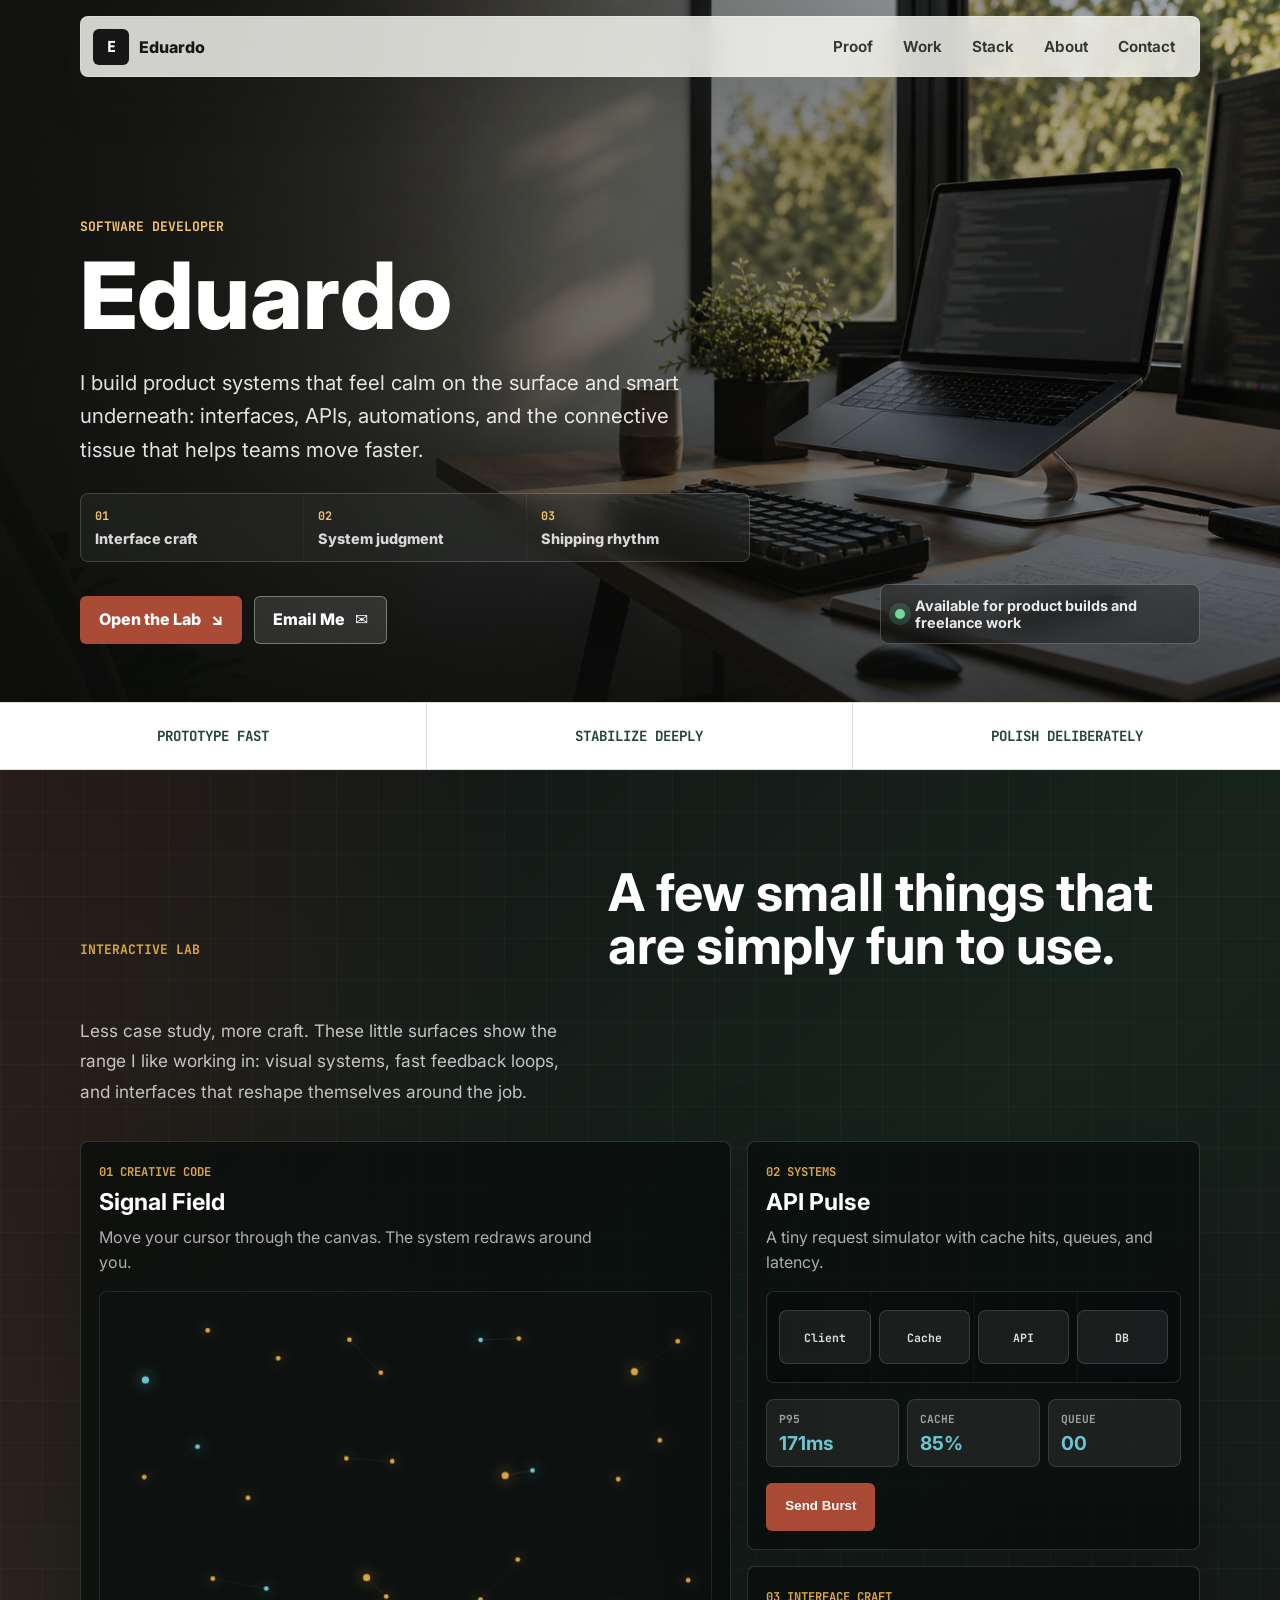
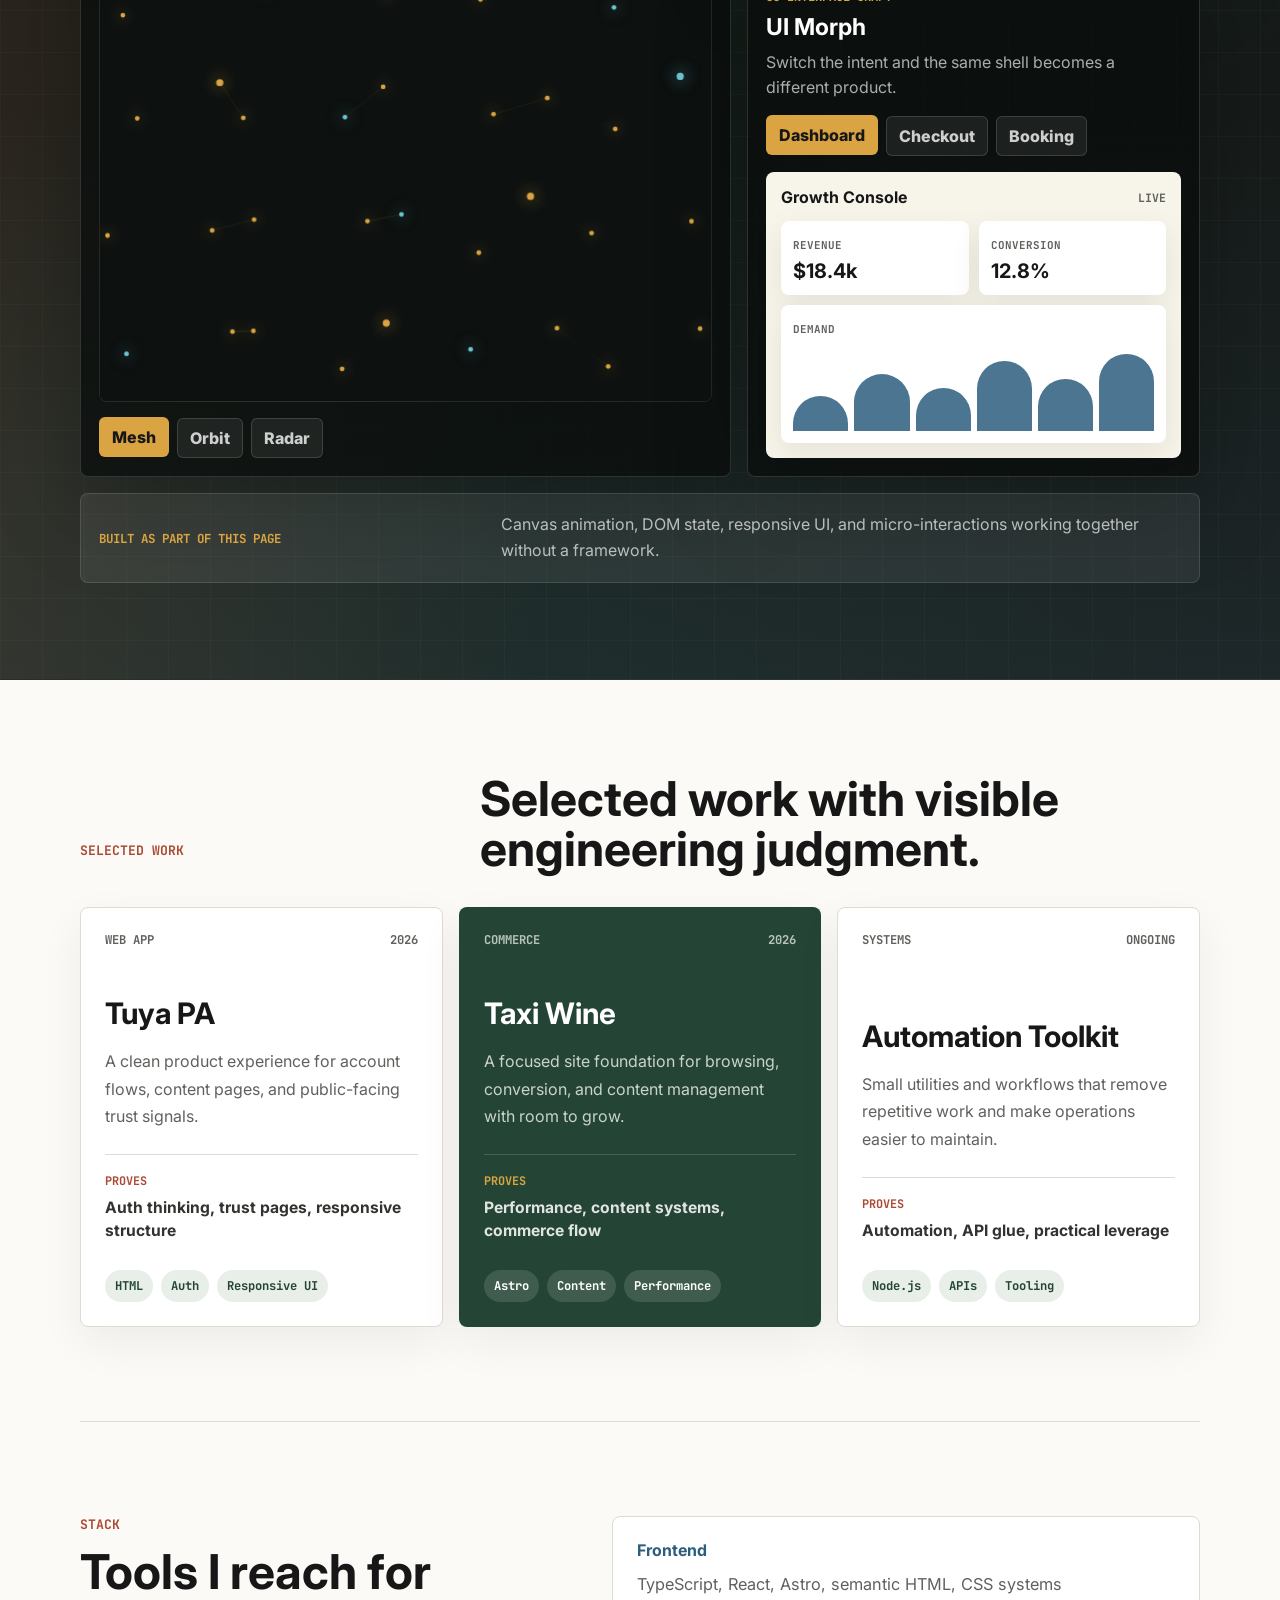
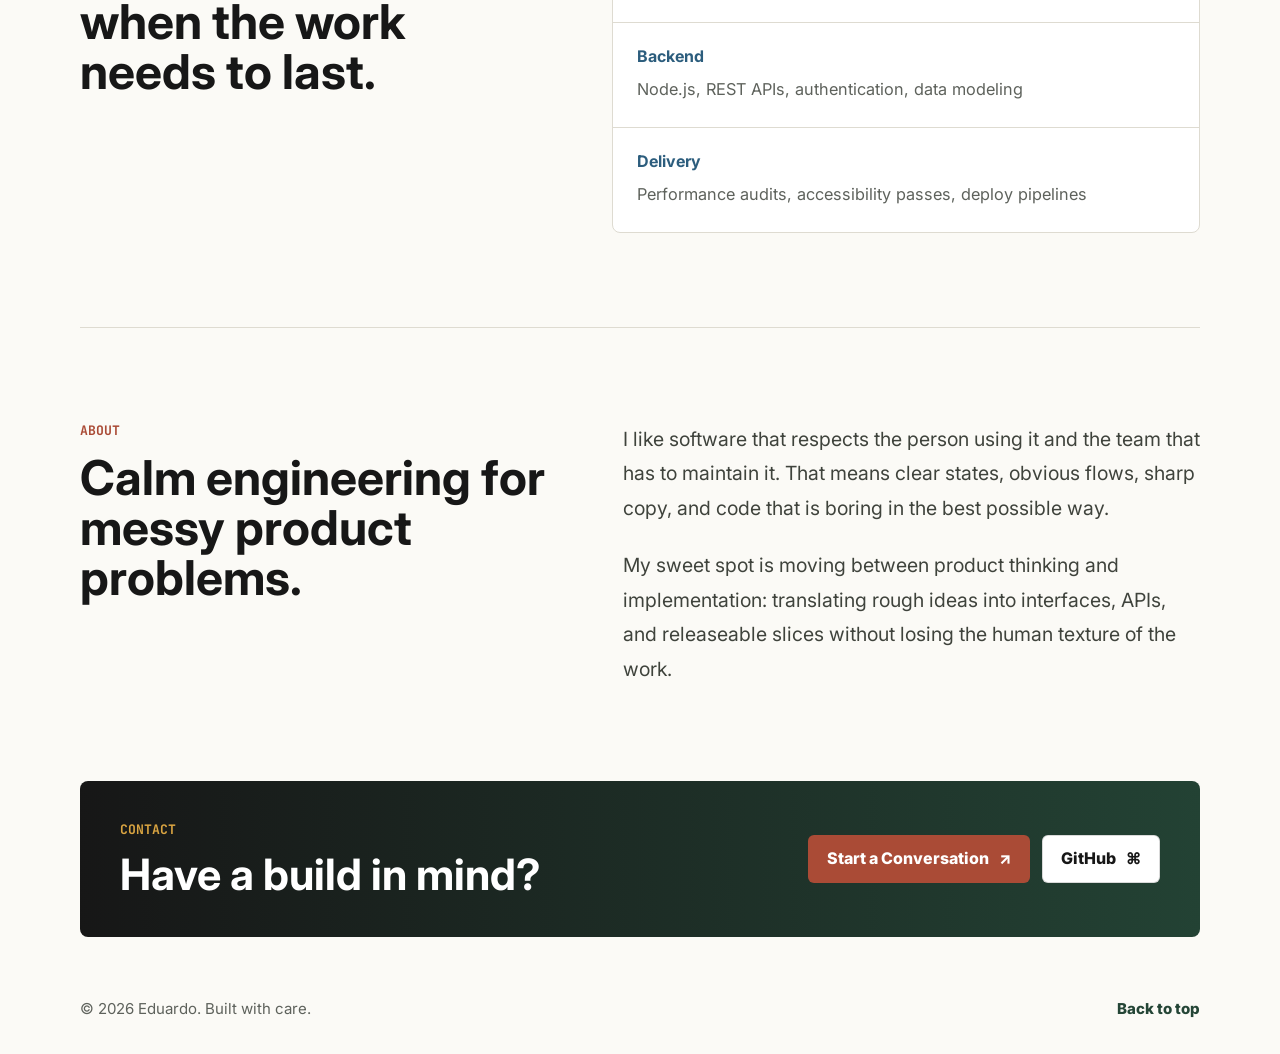
==== index.html @ 9466d489 "Initial personal site" ====
<!doctype html>
<html lang="en">
  <head>
    <meta charset="utf-8" />
    <meta name="viewport" content="width=device-width, initial-scale=1" />
    <meta
      name="description"
      content="Eduardo is a software developer building thoughtful web products, resilient systems, and clean user experiences."
    />
    <title>Eduardo | Software Developer</title>
    <link rel="preconnect" href="https://fonts.googleapis.com" />
    <link rel="preconnect" href="https://fonts.gstatic.com" crossorigin />
    <link
      href="https://fonts.googleapis.com/css2?family=Inter:wght@400;500;600;700;800&family=JetBrains+Mono:wght@500;600&display=swap"
      rel="stylesheet"
    />
    <link rel="stylesheet" href="./styles.css" />
  </head>
  <body>
    <header class="site-header" data-header>
      <a class="brand" href="#top" aria-label="Eduardo home">
        <span class="brand-mark">E</span>
        <span>Eduardo</span>
      </a>

      <nav class="nav-links" aria-label="Primary navigation">
        <a href="#proof">Proof</a>
        <a href="#work">Work</a>
        <a href="#stack">Stack</a>
        <a href="#about">About</a>
        <a href="#contact">Contact</a>
      </nav>
    </header>

    <main id="top">
      <section class="hero" aria-labelledby="hero-title">
        <div class="hero-content">
          <p class="eyebrow">Software Developer</p>
          <h1 id="hero-title">Eduardo</h1>
          <p class="hero-copy">
            I build product systems that feel calm on the surface and smart
            underneath: interfaces, APIs, automations, and the connective tissue
            that helps teams move faster.
          </p>
          <div class="hero-signals" aria-label="Core strengths">
            <span><strong>01</strong> Interface craft</span>
            <span><strong>02</strong> System judgment</span>
            <span><strong>03</strong> Shipping rhythm</span>
          </div>
          <div class="hero-actions" aria-label="Primary actions">
            <a class="button primary" href="#proof">
              <span>Open the Lab</span>
              <span aria-hidden="true">&#8600;</span>
            </a>
            <a class="button secondary" href="mailto:hello@eduardo.dev">
              <span>Email Me</span>
              <span aria-hidden="true">&#9993;</span>
            </a>
          </div>
        </div>

        <aside class="hero-status" aria-label="Availability">
          <span class="status-dot" aria-hidden="true"></span>
          Available for product builds and freelance work
        </aside>
      </section>

      <section class="intro-strip" aria-label="Developer focus areas">
        <p>Prototype fast</p>
        <p>Stabilize deeply</p>
        <p>Polish deliberately</p>
      </section>

      <section class="playground-lab" id="proof" aria-labelledby="proof-title">
        <div class="playground-head">
          <p class="eyebrow">Interactive Lab</p>
          <h2 id="proof-title">A few small things that are simply fun to use.</h2>
          <p>
            Less case study, more craft. These little surfaces show the range I
            like working in: visual systems, fast feedback loops, and interfaces
            that reshape themselves around the job.
          </p>
        </div>

        <div class="playground-grid" aria-label="Interactive developer demos">
          <article class="play-card field-card" data-reveal>
            <div class="play-card-head">
              <span>01 Creative Code</span>
              <h3>Signal Field</h3>
              <p>Move your cursor through the canvas. The system redraws around you.</p>
            </div>
            <canvas id="field-canvas" aria-label="Interactive signal field"></canvas>
            <div class="field-controls" aria-label="Signal field modes">
              <button class="field-button is-active" type="button" data-field-theme="mesh">
                Mesh
              </button>
              <button class="field-button" type="button" data-field-theme="orbit">
                Orbit
              </button>
              <button class="field-button" type="button" data-field-theme="radar">
                Radar
              </button>
            </div>
          </article>

          <article class="play-card api-card" data-reveal>
            <div class="play-card-head">
              <span>02 Systems</span>
              <h3>API Pulse</h3>
              <p>A tiny request simulator with cache hits, queues, and latency.</p>
            </div>
            <div class="api-pipeline" aria-hidden="true">
              <div class="pipeline-node">Client</div>
              <div class="pipeline-node">Cache</div>
              <div class="pipeline-node">API</div>
              <div class="pipeline-node">DB</div>
              <div class="packet-lane" data-packet-lane></div>
            </div>
            <div class="api-stats" aria-label="API pulse stats">
              <div><span>P95</span><strong data-latency>142ms</strong></div>
              <div><span>Cache</span><strong data-cache>67%</strong></div>
              <div><span>Queue</span><strong data-queue>03</strong></div>
            </div>
            <button class="button primary pulse-button" type="button" data-send-pulse>
              Send Burst
            </button>
          </article>

          <article class="play-card morph-card" data-reveal>
            <div class="play-card-head">
              <span>03 Interface Craft</span>
              <h3>UI Morph</h3>
              <p>Switch the intent and the same shell becomes a different product.</p>
            </div>
            <div class="morph-switch" role="group" aria-label="Interface mode">
              <button class="morph-button is-active" type="button" data-ui-mode="dashboard">
                Dashboard
              </button>
              <button class="morph-button" type="button" data-ui-mode="checkout">
                Checkout
              </button>
              <button class="morph-button" type="button" data-ui-mode="booking">
                Booking
              </button>
            </div>
            <div class="mini-screen" data-mini-screen aria-live="polite"></div>
          </article>
        </div>

        <div class="lab-note">
          <span>Built as part of this page</span>
          <p>
            Canvas animation, DOM state, responsive UI, and micro-interactions
            working together without a framework.
          </p>
        </div>
      </section>

      <section class="section" id="work" aria-labelledby="work-title">
        <div class="section-heading">
          <p class="eyebrow">Selected Work</p>
          <h2 id="work-title">Selected work with visible engineering judgment.</h2>
        </div>

        <div class="project-grid">
          <article class="project-card">
            <div class="project-meta">
              <span>Web App</span>
              <span>2026</span>
            </div>
            <h3>Tuya PA</h3>
            <p>
              A clean product experience for account flows, content pages, and
              public-facing trust signals.
            </p>
            <div class="project-proof">
              <span>Proves</span>
              <strong>Auth thinking, trust pages, responsive structure</strong>
            </div>
            <ul class="tag-list" aria-label="Technologies">
              <li>HTML</li>
              <li>Auth</li>
              <li>Responsive UI</li>
            </ul>
          </article>

          <article class="project-card accent">
            <div class="project-meta">
              <span>Commerce</span>
              <span>2026</span>
            </div>
            <h3>Taxi Wine</h3>
            <p>
              A focused site foundation for browsing, conversion, and content
              management with room to grow.
            </p>
            <div class="project-proof">
              <span>Proves</span>
              <strong>Performance, content systems, commerce flow</strong>
            </div>
            <ul class="tag-list" aria-label="Technologies">
              <li>Astro</li>
              <li>Content</li>
              <li>Performance</li>
            </ul>
          </article>

          <article class="project-card">
            <div class="project-meta">
              <span>Systems</span>
              <span>Ongoing</span>
            </div>
            <h3>Automation Toolkit</h3>
            <p>
              Small utilities and workflows that remove repetitive work and
              make operations easier to maintain.
            </p>
            <div class="project-proof">
              <span>Proves</span>
              <strong>Automation, API glue, practical leverage</strong>
            </div>
            <ul class="tag-list" aria-label="Technologies">
              <li>Node.js</li>
              <li>APIs</li>
              <li>Tooling</li>
            </ul>
          </article>
        </div>
      </section>

      <section class="section split-section" id="stack" aria-labelledby="stack-title">
        <div class="section-heading compact">
          <p class="eyebrow">Stack</p>
          <h2 id="stack-title">Tools I reach for when the work needs to last.</h2>
        </div>

        <div class="stack-panel">
          <div class="stack-group">
            <h3>Frontend</h3>
            <p>TypeScript, React, Astro, semantic HTML, CSS systems</p>
          </div>
          <div class="stack-group">
            <h3>Backend</h3>
            <p>Node.js, REST APIs, authentication, data modeling</p>
          </div>
          <div class="stack-group">
            <h3>Delivery</h3>
            <p>Performance audits, accessibility passes, deploy pipelines</p>
          </div>
        </div>
      </section>

      <section class="section about-section" id="about" aria-labelledby="about-title">
        <div class="section-heading compact">
          <p class="eyebrow">About</p>
          <h2 id="about-title">Calm engineering for messy product problems.</h2>
        </div>
        <div class="about-copy">
          <p>
            I like software that respects the person using it and the team that
            has to maintain it. That means clear states, obvious flows, sharp
            copy, and code that is boring in the best possible way.
          </p>
          <p>
            My sweet spot is moving between product thinking and implementation:
            translating rough ideas into interfaces, APIs, and releaseable
            slices without losing the human texture of the work.
          </p>
        </div>
      </section>

      <section class="contact-section" id="contact" aria-labelledby="contact-title">
        <div>
          <p class="eyebrow">Contact</p>
          <h2 id="contact-title">Have a build in mind?</h2>
        </div>
        <div class="contact-actions">
          <a class="button primary" href="mailto:hello@eduardo.dev">
            <span>Start a Conversation</span>
            <span aria-hidden="true">&#8599;</span>
          </a>
          <a class="button ghost" href="https://github.com/" target="_blank" rel="noreferrer">
            <span>GitHub</span>
            <span aria-hidden="true">&#8984;</span>
          </a>
        </div>
      </section>
    </main>

    <footer class="site-footer">
      <p>&copy; <span data-year></span> Eduardo. Built with care.</p>
      <a href="#top">Back to top</a>
    </footer>

    <script src="./script.js"></script>
  </body>
</html>
---- styles.css ----
:root {
  --ink: #171717;
  --muted: #5e625c;
  --paper: #fbfaf6;
  --paper-strong: #ffffff;
  --line: #dedbd1;
  --forest: #244536;
  --blue: #2c5d7d;
  --brick: #aa4b36;
  --gold: #d9a441;
  --cyan: #6bc5d2;
  --violet: #7d6bd2;
  --charcoal: #121615;
  --shadow: 0 24px 80px rgba(23, 23, 23, 0.14);
}

* {
  box-sizing: border-box;
}

html {
  scroll-behavior: smooth;
}

[id] {
  scroll-margin-top: 96px;
}

body {
  margin: 0;
  color: var(--ink);
  background: var(--paper);
  font-family: "Inter", system-ui, -apple-system, BlinkMacSystemFont, "Segoe UI", sans-serif;
  letter-spacing: 0;
}

body::selection {
  color: var(--paper-strong);
  background: var(--brick);
}

a {
  color: inherit;
  text-decoration: none;
}

.site-header {
  position: fixed;
  z-index: 20;
  top: 16px;
  left: 50%;
  display: flex;
  width: min(1120px, calc(100% - 32px));
  min-height: 58px;
  align-items: center;
  justify-content: space-between;
  gap: 24px;
  padding: 10px 12px;
  border: 1px solid rgba(255, 255, 255, 0.22);
  border-radius: 8px;
  background: rgba(251, 250, 246, 0.82);
  box-shadow: 0 16px 56px rgba(23, 23, 23, 0.16);
  backdrop-filter: blur(18px);
  transform: translateX(-50%);
  transition: border-color 180ms ease, background-color 180ms ease, box-shadow 180ms ease;
}

.site-header.is-scrolled {
  border-color: rgba(36, 69, 54, 0.16);
  background: rgba(251, 250, 246, 0.94);
  box-shadow: 0 12px 40px rgba(23, 23, 23, 0.12);
}

.brand,
.nav-links {
  display: flex;
  align-items: center;
}

.brand {
  gap: 10px;
  font-weight: 800;
}

.brand-mark {
  display: grid;
  width: 36px;
  height: 36px;
  place-items: center;
  border-radius: 6px;
  color: var(--paper-strong);
  background: var(--ink);
  font-family: "JetBrains Mono", monospace;
  font-size: 0.95rem;
}

.nav-links {
  gap: 6px;
}

.nav-links a {
  padding: 10px 12px;
  border-radius: 6px;
  color: #343630;
  font-size: 0.95rem;
  font-weight: 650;
  transition: background-color 160ms ease, color 160ms ease;
}

.nav-links a:hover,
.nav-links a:focus-visible {
  color: var(--paper-strong);
  background: var(--forest);
  outline: none;
}

.hero {
  position: relative;
  display: grid;
  min-height: 78svh;
  align-items: end;
  padding: 132px max(24px, calc((100vw - 1120px) / 2)) 58px;
  overflow: hidden;
  color: var(--paper-strong);
  background:
    linear-gradient(90deg, rgba(12, 14, 12, 0.86) 0%, rgba(12, 14, 12, 0.62) 40%, rgba(12, 14, 12, 0.24) 100%),
    linear-gradient(0deg, rgba(12, 14, 12, 0.52), rgba(12, 14, 12, 0.02) 44%),
    url("./assets/hero-workspace.png") center / cover no-repeat;
}

.hero-content {
  width: min(700px, 100%);
}

.eyebrow {
  margin: 0 0 14px;
  color: var(--brick);
  font-family: "JetBrains Mono", monospace;
  font-size: 0.82rem;
  font-weight: 700;
  text-transform: uppercase;
}

.hero .eyebrow {
  color: #f1c36c;
}

h1,
h2,
h3,
p {
  overflow-wrap: anywhere;
}

h1,
h2,
h3 {
  margin: 0;
  line-height: 1;
  letter-spacing: 0;
}

h1 {
  font-size: 5.8rem;
  font-weight: 800;
}

.hero-copy {
  max-width: 650px;
  margin: 24px 0 0;
  color: rgba(255, 255, 255, 0.88);
  font-size: 1.28rem;
  line-height: 1.65;
}

.hero-signals {
  display: grid;
  grid-template-columns: repeat(3, minmax(0, 1fr));
  gap: 1px;
  width: min(670px, 100%);
  margin-top: 26px;
  border: 1px solid rgba(255, 255, 255, 0.14);
  border-radius: 8px;
  overflow: hidden;
  background: rgba(255, 255, 255, 0.08);
  backdrop-filter: blur(14px);
}

.hero-signals span {
  display: grid;
  gap: 6px;
  padding: 14px;
  color: rgba(255, 255, 255, 0.82);
  background: rgba(12, 14, 12, 0.24);
  font-size: 0.9rem;
  font-weight: 800;
}

.hero-signals strong {
  color: #f1c36c;
  font-family: "JetBrains Mono", monospace;
  font-size: 0.74rem;
}

.hero-actions,
.contact-actions {
  display: flex;
  flex-wrap: wrap;
  gap: 12px;
}

.hero-actions {
  margin-top: 34px;
}

.button {
  display: inline-flex;
  min-height: 48px;
  align-items: center;
  justify-content: center;
  gap: 10px;
  padding: 13px 18px;
  border: 1px solid transparent;
  border-radius: 6px;
  font-weight: 800;
  line-height: 1.1;
  transition: background-color 160ms ease, border-color 160ms ease, color 160ms ease, transform 160ms ease;
}

.button:hover,
.button:focus-visible {
  transform: translateY(-2px);
  outline: none;
}

.button.primary {
  color: var(--paper-strong);
  background: var(--brick);
}

.button.primary:hover,
.button.primary:focus-visible {
  background: #923e2e;
}

.button.secondary {
  border-color: rgba(255, 255, 255, 0.35);
  color: var(--paper-strong);
  background: rgba(255, 255, 255, 0.12);
}

.button.secondary:hover,
.button.secondary:focus-visible {
  background: rgba(255, 255, 255, 0.22);
}

.button.ghost {
  border-color: rgba(23, 23, 23, 0.16);
  color: var(--ink);
  background: var(--paper-strong);
}

.button.ghost:hover,
.button.ghost:focus-visible {
  border-color: var(--forest);
  color: var(--paper-strong);
  background: var(--forest);
}

.hero-status {
  position: absolute;
  right: max(24px, calc((100vw - 1120px) / 2));
  bottom: 58px;
  display: inline-flex;
  max-width: 320px;
  align-items: center;
  gap: 10px;
  padding: 12px 14px;
  border: 1px solid rgba(255, 255, 255, 0.22);
  border-radius: 8px;
  color: rgba(255, 255, 255, 0.9);
  background: rgba(12, 14, 12, 0.34);
  backdrop-filter: blur(14px);
  font-size: 0.9rem;
  font-weight: 700;
}

.status-dot {
  width: 10px;
  height: 10px;
  flex: 0 0 10px;
  border-radius: 50%;
  background: #75d99b;
  box-shadow: 0 0 0 6px rgba(117, 217, 155, 0.18);
}

.intro-strip {
  display: grid;
  grid-template-columns: repeat(3, 1fr);
  border-top: 1px solid var(--line);
  border-bottom: 1px solid var(--line);
  background: var(--paper-strong);
}

.intro-strip p {
  margin: 0;
  padding: 24px;
  border-right: 1px solid var(--line);
  color: var(--forest);
  font-family: "JetBrains Mono", monospace;
  font-size: 0.88rem;
  font-weight: 700;
  text-align: center;
  text-transform: uppercase;
}

.intro-strip p:last-child {
  border-right: 0;
}

.demo-lab {
  position: relative;
  padding: 96px 0;
  color: var(--paper-strong);
  background:
    linear-gradient(rgba(255, 255, 255, 0.025) 1px, transparent 1px),
    linear-gradient(90deg, rgba(255, 255, 255, 0.025) 1px, transparent 1px),
    linear-gradient(135deg, #121615 0%, #18221e 50%, #151516 100%);
  background-size: 42px 42px, 42px 42px, auto;
  border-bottom: 1px solid rgba(255, 255, 255, 0.1);
  overflow: hidden;
}

.demo-lab::before {
  position: absolute;
  inset: 0;
  pointer-events: none;
  content: "";
  background:
    linear-gradient(90deg, rgba(170, 75, 54, 0.12), transparent 42%),
    linear-gradient(0deg, rgba(107, 197, 210, 0.1), transparent 38%);
  opacity: 0.9;
}

.demo-heading,
.demo-workbench,
.demo-reasons {
  position: relative;
  z-index: 1;
  width: min(1120px, calc(100% - 48px));
  margin: 0 auto;
}

.demo-heading {
  display: grid;
  grid-template-columns: 0.82fr 1.18fr;
  gap: 42px;
  align-items: end;
}

.demo-heading .eyebrow {
  color: var(--gold);
}

.demo-heading h2 {
  max-width: 620px;
  color: var(--paper-strong);
  font-size: 3.25rem;
  line-height: 1.02;
}

.demo-heading p:not(.eyebrow) {
  max-width: 620px;
  margin: 0;
  color: rgba(255, 255, 255, 0.74);
  font-size: 1.08rem;
  line-height: 1.75;
}

.demo-workbench {
  display: grid;
  grid-template-columns: 330px 1fr;
  gap: 16px;
  margin-top: 34px;
}

.demo-tabs {
  display: grid;
  gap: 10px;
  align-self: start;
}

.demo-tab {
  display: grid;
  grid-template-columns: auto 1fr;
  gap: 7px 14px;
  min-height: 96px;
  padding: 18px;
  border: 1px solid rgba(255, 255, 255, 0.14);
  border-radius: 8px;
  color: rgba(255, 255, 255, 0.76);
  background: rgba(255, 255, 255, 0.07);
  cursor: pointer;
  font: inherit;
  text-align: left;
  transition: border-color 160ms ease, background-color 160ms ease, transform 160ms ease;
}

.demo-tab:hover,
.demo-tab:focus-visible {
  border-color: rgba(217, 164, 65, 0.48);
  background: rgba(255, 255, 255, 0.1);
  outline: none;
}

.demo-tab.is-active {
  border-color: rgba(217, 164, 65, 0.78);
  background: rgba(217, 164, 65, 0.16);
  transform: translateX(4px);
}

.demo-tab span {
  grid-row: span 2;
  color: var(--gold);
  font-family: "JetBrains Mono", monospace;
  font-size: 0.78rem;
  font-weight: 700;
}

.demo-tab strong {
  color: var(--paper-strong);
  font-size: 1rem;
  line-height: 1.2;
}

.demo-tab em {
  color: rgba(255, 255, 255, 0.58);
  font-style: normal;
  font-size: 0.9rem;
  line-height: 1.45;
}

.demo-panel {
  min-height: 660px;
  border: 1px solid rgba(255, 255, 255, 0.14);
  border-radius: 8px;
  overflow: hidden;
  background: rgba(10, 13, 12, 0.78);
  box-shadow: 0 28px 90px rgba(0, 0, 0, 0.28);
}

.demo-panel-header {
  display: grid;
  grid-template-columns: auto 1fr auto;
  gap: 18px;
  align-items: center;
  min-height: 62px;
  padding: 15px 18px;
  border-bottom: 1px solid rgba(255, 255, 255, 0.12);
  background: rgba(255, 255, 255, 0.05);
}

.demo-panel-header span,
.demo-panel-header small {
  color: rgba(255, 255, 255, 0.58);
  font-family: "JetBrains Mono", monospace;
  font-size: 0.76rem;
  font-weight: 700;
  text-transform: uppercase;
}

.demo-panel-header strong {
  color: var(--paper-strong);
  font-size: 1rem;
  line-height: 1.25;
}

.demo-panel-body {
  padding: 18px;
}

.micro-app {
  display: grid;
  grid-template-columns: 0.92fr 1.08fr;
  gap: 16px;
}

.micro-inputs,
.micro-output {
  min-width: 0;
}

.micro-card {
  padding: 18px;
  border: 1px solid rgba(255, 255, 255, 0.12);
  border-radius: 8px;
  background: rgba(255, 255, 255, 0.07);
}

.micro-card + .micro-card {
  margin-top: 12px;
}

.micro-card h3 {
  margin: 0 0 14px;
  color: var(--paper-strong);
  font-size: 1rem;
  line-height: 1.25;
}

.micro-card p {
  margin: 0;
  color: rgba(255, 255, 255, 0.68);
  line-height: 1.65;
}

.micro-field {
  display: grid;
  gap: 8px;
  margin-top: 14px;
}

.micro-field:first-child {
  margin-top: 0;
}

.micro-field label,
.check-grid span,
.sample-row span {
  color: rgba(255, 255, 255, 0.6);
  font-family: "JetBrains Mono", monospace;
  font-size: 0.74rem;
  font-weight: 700;
  text-transform: uppercase;
}

.micro-field textarea,
.micro-field input,
.micro-field select {
  width: 100%;
  border: 1px solid rgba(255, 255, 255, 0.16);
  border-radius: 6px;
  color: var(--paper-strong);
  background: rgba(0, 0, 0, 0.2);
  font: inherit;
  font-size: 1rem;
  line-height: 1.45;
}

.micro-field textarea {
  min-height: 190px;
  resize: vertical;
  padding: 12px;
}

.micro-field input,
.micro-field select {
  min-height: 44px;
  padding: 9px 11px;
}

.range-row {
  display: grid;
  grid-template-columns: 1fr auto;
  gap: 12px;
  align-items: center;
}

.range-row input {
  accent-color: var(--gold);
}

.range-row output {
  min-width: 4ch;
  color: var(--gold);
  font-family: "JetBrains Mono", monospace;
  font-weight: 700;
  text-align: right;
}

.sample-row,
.check-grid {
  display: grid;
  gap: 8px;
}

.sample-buttons {
  display: flex;
  flex-wrap: wrap;
  gap: 8px;
}

.sample-buttons button,
.check-grid label {
  border: 1px solid rgba(255, 255, 255, 0.14);
  border-radius: 6px;
  color: rgba(255, 255, 255, 0.8);
  background: rgba(255, 255, 255, 0.07);
  cursor: pointer;
  font: inherit;
  font-size: 0.9rem;
}

.sample-buttons button {
  padding: 9px 10px;
  font-weight: 800;
}

.sample-buttons button:hover,
.sample-buttons button:focus-visible,
.check-grid label:hover {
  border-color: rgba(217, 164, 65, 0.42);
  outline: none;
}

.check-grid {
  grid-template-columns: repeat(2, 1fr);
  margin-top: 14px;
}

.check-grid span {
  grid-column: 1 / -1;
}

.check-grid label {
  display: flex;
  align-items: center;
  gap: 8px;
  min-height: 44px;
  padding: 10px;
}

.check-grid input {
  width: auto;
  accent-color: var(--gold);
}

.score-card {
  display: grid;
  gap: 12px;
  padding: 18px;
  border-radius: 8px;
  background: var(--paper-strong);
  color: var(--ink);
}

.score-line {
  display: flex;
  align-items: end;
  justify-content: space-between;
  gap: 18px;
}

.score-line span {
  color: var(--muted);
  font-family: "JetBrains Mono", monospace;
  font-size: 0.76rem;
  font-weight: 700;
  text-transform: uppercase;
}

.score-line strong {
  color: var(--forest);
  font-size: 3.4rem;
  line-height: 0.9;
}

.bar-track {
  height: 10px;
  border-radius: 999px;
  overflow: hidden;
  background: #e7e1d5;
}

.bar-fill {
  display: block;
  width: var(--bar-value, 50%);
  height: 100%;
  border-radius: inherit;
  background: linear-gradient(90deg, var(--brick), var(--gold), var(--cyan));
}

.output-list {
  display: grid;
  gap: 10px;
  margin: 0;
  padding: 0;
  list-style: none;
}

.output-list li,
.response-box,
.plan-step {
  padding: 12px;
  border: 1px solid rgba(255, 255, 255, 0.12);
  border-radius: 6px;
  color: rgba(255, 255, 255, 0.78);
  background: rgba(255, 255, 255, 0.06);
  line-height: 1.5;
}

.output-list strong,
.plan-step strong {
  color: var(--paper-strong);
}

.response-box {
  color: rgba(255, 255, 255, 0.86);
}

.pill-row {
  display: flex;
  flex-wrap: wrap;
  gap: 8px;
}

.pill {
  padding: 8px 10px;
  border-radius: 999px;
  color: var(--ink);
  background: var(--gold);
  font-family: "JetBrains Mono", monospace;
  font-size: 0.74rem;
  font-weight: 700;
}

.plan-steps {
  display: grid;
  gap: 10px;
}

.demo-reasons {
  display: grid;
  grid-template-columns: repeat(3, 1fr);
  gap: 14px;
  margin-top: 16px;
}

.demo-reasons article {
  padding: 18px;
  border: 1px solid rgba(255, 255, 255, 0.12);
  border-radius: 8px;
  background: rgba(255, 255, 255, 0.07);
}

.demo-reasons span {
  color: var(--cyan);
  font-family: "JetBrains Mono", monospace;
  font-size: 0.78rem;
  font-weight: 700;
  text-transform: uppercase;
}

.demo-reasons p {
  margin: 8px 0 0;
  color: rgba(255, 255, 255, 0.68);
  font-size: 0.96rem;
  line-height: 1.6;
}

.rescue-lab {
  position: relative;
  padding: 96px 0;
  color: var(--paper-strong);
  background:
    linear-gradient(rgba(255, 255, 255, 0.026) 1px, transparent 1px),
    linear-gradient(90deg, rgba(255, 255, 255, 0.026) 1px, transparent 1px),
    linear-gradient(135deg, #111413 0%, #18221d 52%, #141516 100%);
  background-size: 42px 42px, 42px 42px, auto;
  border-bottom: 1px solid rgba(255, 255, 255, 0.1);
  overflow: clip;
}

.rescue-lab::before {
  position: absolute;
  inset: 0;
  pointer-events: none;
  content: "";
  background:
    linear-gradient(90deg, rgba(170, 75, 54, 0.14), transparent 46%),
    linear-gradient(0deg, rgba(107, 197, 210, 0.09), transparent 42%);
}

.rescue-intro,
.scenario-picker,
.rescue-story {
  position: relative;
  z-index: 1;
  width: min(1120px, calc(100% - 48px));
  margin: 0 auto;
}

.rescue-intro {
  display: grid;
  grid-template-columns: 0.9fr 1.1fr;
  gap: 44px;
  align-items: end;
}

.rescue-intro .eyebrow {
  color: var(--gold);
}

.rescue-intro h2 {
  max-width: 680px;
  color: var(--paper-strong);
  font-size: 3.25rem;
  line-height: 1.02;
}

.rescue-intro p:not(.eyebrow) {
  max-width: 620px;
  margin: 0;
  color: rgba(255, 255, 255, 0.74);
  font-size: 1.08rem;
  line-height: 1.75;
}

.scenario-picker {
  display: flex;
  flex-wrap: wrap;
  gap: 8px;
  margin-top: 30px;
}

.scenario-button {
  min-height: 44px;
  padding: 10px 14px;
  border: 1px solid rgba(255, 255, 255, 0.14);
  border-radius: 6px;
  color: rgba(255, 255, 255, 0.78);
  background: rgba(255, 255, 255, 0.07);
  cursor: pointer;
  font: inherit;
  font-weight: 800;
  transition: background-color 160ms ease, border-color 160ms ease, color 160ms ease, transform 160ms ease;
}

.scenario-button:hover,
.scenario-button:focus-visible {
  border-color: rgba(217, 164, 65, 0.5);
  color: var(--paper-strong);
  outline: none;
}

.scenario-button.is-active {
  color: var(--ink);
  border-color: transparent;
  background: var(--gold);
  transform: translateY(-1px);
}

.rescue-story {
  display: grid;
  grid-template-columns: minmax(0, 1.1fr) minmax(320px, 0.9fr);
  gap: 24px;
  margin-top: 22px;
  align-items: start;
}

.rescue-visual {
  position: sticky;
  top: 100px;
}

.rescue-dashboard {
  position: relative;
  min-height: 650px;
  padding: 18px;
  border: 1px solid rgba(255, 255, 255, 0.14);
  border-radius: 8px;
  overflow: hidden;
  background:
    linear-gradient(rgba(255, 255, 255, 0.035) 1px, transparent 1px),
    linear-gradient(90deg, rgba(255, 255, 255, 0.035) 1px, transparent 1px),
    rgba(10, 13, 12, 0.84);
  background-size: 28px 28px;
  box-shadow: 0 28px 90px rgba(0, 0, 0, 0.3);
}

.dashboard-topline {
  display: flex;
  align-items: center;
  justify-content: space-between;
  gap: 18px;
  min-height: 48px;
  padding-bottom: 14px;
  border-bottom: 1px solid rgba(255, 255, 255, 0.12);
}

.dashboard-topline span,
.artifact-head span,
.rescue-meter span {
  color: rgba(255, 255, 255, 0.58);
  font-family: "JetBrains Mono", monospace;
  font-size: 0.74rem;
  font-weight: 700;
  text-transform: uppercase;
}

.dashboard-topline strong {
  color: var(--paper-strong);
  font-size: 1.02rem;
  line-height: 1.25;
  text-align: right;
}

.signal-map {
  position: absolute;
  inset: 78px 18px auto;
  height: 225px;
  pointer-events: none;
}

.pulse-node,
.pulse-line {
  position: absolute;
  display: block;
}

.pulse-node {
  width: 14px;
  height: 14px;
  border-radius: 999px;
  background: var(--gold);
  box-shadow: 0 0 0 8px rgba(217, 164, 65, 0.14), 0 0 34px rgba(217, 164, 65, 0.56);
  animation: node-pulse 1800ms ease-in-out infinite;
}

.node-a {
  top: 22%;
  left: 13%;
}

.node-b {
  top: 10%;
  right: 20%;
  animation-delay: 220ms;
}

.node-c {
  right: 10%;
  bottom: 14%;
  background: var(--cyan);
  box-shadow: 0 0 0 8px rgba(107, 197, 210, 0.14), 0 0 34px rgba(107, 197, 210, 0.55);
  animation-delay: 440ms;
}

.node-d {
  bottom: 8%;
  left: 35%;
  background: var(--brick);
  box-shadow: 0 0 0 8px rgba(170, 75, 54, 0.16), 0 0 34px rgba(170, 75, 54, 0.5);
  animation-delay: 660ms;
}

.pulse-line {
  height: 1px;
  background: linear-gradient(90deg, transparent, rgba(255, 255, 255, 0.4), transparent);
  transform-origin: left center;
  animation: line-scan 2400ms linear infinite;
}

.line-a {
  top: 30%;
  left: 15%;
  width: 62%;
  transform: rotate(-8deg);
}

.line-b {
  top: 51%;
  left: 36%;
  width: 48%;
  transform: rotate(20deg);
  animation-delay: 360ms;
}

.line-c {
  top: 70%;
  left: 18%;
  width: 68%;
  transform: rotate(-14deg);
  animation-delay: 720ms;
}

.request-stack {
  position: relative;
  z-index: 1;
  display: grid;
  grid-template-columns: repeat(3, 1fr);
  gap: 10px;
  margin-top: 250px;
}

.request-card {
  min-height: 126px;
  padding: 14px;
  border: 1px solid rgba(255, 255, 255, 0.13);
  border-radius: 8px;
  background: rgba(255, 255, 255, 0.08);
  backdrop-filter: blur(10px);
  transition: transform 220ms ease, border-color 220ms ease, background-color 220ms ease;
}

.request-card.is-primary {
  border-color: rgba(217, 164, 65, 0.48);
  background: rgba(217, 164, 65, 0.14);
  transform: translateY(-6px);
}

.request-card span {
  color: var(--gold);
  font-family: "JetBrains Mono", monospace;
  font-size: 0.72rem;
  font-weight: 700;
  text-transform: uppercase;
}

.request-card strong {
  display: block;
  margin-top: 10px;
  color: var(--paper-strong);
  font-size: 1rem;
  line-height: 1.25;
}

.request-card p {
  margin: 8px 0 0;
  color: rgba(255, 255, 255, 0.66);
  font-size: 0.86rem;
  line-height: 1.45;
}

.rescue-meter,
.artifact-preview {
  position: relative;
  z-index: 1;
  margin-top: 12px;
  padding: 16px;
  border: 1px solid rgba(255, 255, 255, 0.12);
  border-radius: 8px;
  background: rgba(0, 0, 0, 0.22);
}

.rescue-meter > div:first-child {
  display: flex;
  align-items: end;
  justify-content: space-between;
  gap: 20px;
  margin-bottom: 12px;
}

.rescue-meter strong {
  color: var(--paper-strong);
  font-size: 2.6rem;
  line-height: 0.9;
}

.artifact-head {
  display: flex;
  align-items: center;
  justify-content: space-between;
  gap: 18px;
  margin-bottom: 12px;
}

.artifact-head strong {
  color: var(--cyan);
  font-family: "JetBrains Mono", monospace;
  font-size: 0.82rem;
}

.artifact-list {
  display: grid;
  gap: 8px;
}

.artifact-item {
  display: grid;
  grid-template-columns: auto 1fr;
  gap: 10px;
  align-items: start;
  padding: 10px;
  border-radius: 6px;
  color: rgba(255, 255, 255, 0.78);
  background: rgba(255, 255, 255, 0.06);
  line-height: 1.45;
}

.artifact-item span {
  color: var(--gold);
  font-family: "JetBrains Mono", monospace;
  font-size: 0.72rem;
  font-weight: 700;
}

.rescue-steps {
  display: grid;
  gap: 18px;
}

.rescue-step {
  min-height: 52svh;
  padding: 24px;
  border: 1px solid rgba(255, 255, 255, 0.12);
  border-radius: 8px;
  background: rgba(255, 255, 255, 0.07);
  display: flex;
  flex-direction: column;
  justify-content: center;
  transition: border-color 180ms ease, background-color 180ms ease, transform 180ms ease;
}

.rescue-step.is-active {
  border-color: rgba(217, 164, 65, 0.6);
  background: rgba(217, 164, 65, 0.14);
  transform: translateX(-6px);
}

.rescue-step span {
  color: var(--gold);
  font-family: "JetBrains Mono", monospace;
  font-size: 0.8rem;
  font-weight: 700;
}

.rescue-step h3 {
  margin-top: 18px;
  color: var(--paper-strong);
  font-size: 2rem;
  line-height: 1.08;
}

.rescue-step p {
  margin: 18px 0 0;
  color: rgba(255, 255, 255, 0.72);
  font-size: 1.03rem;
  line-height: 1.72;
}

@keyframes node-pulse {
  0%,
  100% {
    transform: scale(0.92);
    opacity: 0.72;
  }
  50% {
    transform: scale(1.12);
    opacity: 1;
  }
}

@keyframes line-scan {
  0% {
    opacity: 0.1;
    filter: blur(0);
  }
  50% {
    opacity: 1;
    filter: blur(0.4px);
  }
  100% {
    opacity: 0.1;
    filter: blur(0);
  }
}

.playground-lab {
  position: relative;
  padding: 96px 0;
  color: var(--paper-strong);
  background:
    linear-gradient(rgba(255, 255, 255, 0.026) 1px, transparent 1px),
    linear-gradient(90deg, rgba(255, 255, 255, 0.026) 1px, transparent 1px),
    linear-gradient(135deg, #111413 0%, #17231d 48%, #151516 100%);
  background-size: 42px 42px, 42px 42px, auto;
  border-bottom: 1px solid rgba(255, 255, 255, 0.1);
  overflow: hidden;
}

.playground-lab::before {
  position: absolute;
  inset: 0;
  pointer-events: none;
  content: "";
  background:
    linear-gradient(90deg, rgba(170, 75, 54, 0.14), transparent 42%),
    linear-gradient(0deg, rgba(107, 197, 210, 0.1), transparent 38%);
}

.playground-head,
.playground-grid,
.lab-note {
  position: relative;
  z-index: 1;
  width: min(1120px, calc(100% - 48px));
  margin: 0 auto;
}

.playground-head {
  display: grid;
  grid-template-columns: 0.9fr 1.1fr;
  gap: 44px;
  align-items: end;
}

.playground-head .eyebrow {
  color: var(--gold);
}

.playground-head h2 {
  max-width: 660px;
  color: var(--paper-strong);
  font-size: 3.25rem;
  line-height: 1.02;
}

.playground-head p:not(.eyebrow) {
  max-width: 620px;
  margin: 0;
  color: rgba(255, 255, 255, 0.74);
  font-size: 1.08rem;
  line-height: 1.75;
}

.playground-grid {
  display: grid;
  grid-template-columns: minmax(0, 1.18fr) minmax(320px, 0.82fr);
  grid-template-rows: repeat(2, minmax(280px, auto));
  gap: 16px;
  margin-top: 34px;
}

.play-card {
  position: relative;
  min-width: 0;
  padding: 18px;
  border: 1px solid rgba(255, 255, 255, 0.14);
  border-radius: 8px;
  overflow: hidden;
  background: rgba(10, 13, 12, 0.78);
  box-shadow: 0 28px 90px rgba(0, 0, 0, 0.26);
  opacity: 0;
  transform: translateY(24px);
  transition: opacity 500ms ease, transform 500ms ease, border-color 180ms ease;
}

.play-card.is-visible {
  opacity: 1;
  transform: translateY(0);
}

.play-card:hover {
  border-color: rgba(217, 164, 65, 0.4);
}

.field-card {
  grid-row: span 2;
  min-height: 620px;
  display: grid;
  grid-template-rows: auto 1fr auto;
  gap: 16px;
}

.play-card-head {
  position: relative;
  z-index: 2;
}

.play-card-head span {
  color: var(--gold);
  font-family: "JetBrains Mono", monospace;
  font-size: 0.76rem;
  font-weight: 700;
  text-transform: uppercase;
}

.play-card-head h3 {
  margin-top: 10px;
  color: var(--paper-strong);
  font-size: 1.45rem;
  line-height: 1.08;
}

.play-card-head p {
  max-width: 520px;
  margin: 10px 0 0;
  color: rgba(255, 255, 255, 0.66);
  line-height: 1.58;
}

#field-canvas {
  width: 100%;
  min-height: 430px;
  height: 100%;
  border: 1px solid rgba(255, 255, 255, 0.11);
  border-radius: 8px;
  background:
    radial-gradient(circle at 30% 20%, rgba(217, 164, 65, 0.12), transparent 34%),
    radial-gradient(circle at 70% 60%, rgba(107, 197, 210, 0.1), transparent 36%),
    rgba(0, 0, 0, 0.24);
}

.field-controls,
.morph-switch {
  display: flex;
  flex-wrap: wrap;
  gap: 8px;
}

.field-button,
.morph-button {
  min-height: 40px;
  padding: 9px 12px;
  border: 1px solid rgba(255, 255, 255, 0.14);
  border-radius: 6px;
  color: rgba(255, 255, 255, 0.78);
  background: rgba(255, 255, 255, 0.07);
  cursor: pointer;
  font: inherit;
  font-weight: 800;
  transition: background-color 160ms ease, border-color 160ms ease, color 160ms ease, transform 160ms ease;
}

.field-button:hover,
.field-button:focus-visible,
.morph-button:hover,
.morph-button:focus-visible {
  border-color: rgba(217, 164, 65, 0.48);
  color: var(--paper-strong);
  outline: none;
}

.field-button.is-active,
.morph-button.is-active {
  color: var(--ink);
  border-color: transparent;
  background: var(--gold);
  transform: translateY(-1px);
}

.api-card,
.morph-card {
  display: grid;
  gap: 16px;
  align-content: start;
}

.api-pipeline {
  position: relative;
  display: grid;
  grid-template-columns: repeat(4, 1fr);
  gap: 8px;
  min-height: 92px;
  align-items: center;
  padding: 12px;
  border: 1px solid rgba(255, 255, 255, 0.11);
  border-radius: 8px;
  background:
    linear-gradient(90deg, rgba(255, 255, 255, 0.08), transparent 1px) 0 0 / 25% 100%,
    rgba(0, 0, 0, 0.2);
}

.pipeline-node {
  position: relative;
  z-index: 2;
  display: grid;
  min-height: 54px;
  place-items: center;
  border: 1px solid rgba(255, 255, 255, 0.14);
  border-radius: 8px;
  color: rgba(255, 255, 255, 0.86);
  background: rgba(255, 255, 255, 0.07);
  font-family: "JetBrains Mono", monospace;
  font-size: 0.72rem;
  font-weight: 700;
}

.packet-lane {
  position: absolute;
  inset: 0;
  overflow: hidden;
  pointer-events: none;
}

.packet {
  position: absolute;
  top: var(--packet-top, 42%);
  left: 12px;
  width: 11px;
  height: 11px;
  border-radius: 50%;
  background: var(--packet-color, var(--gold));
  box-shadow: 0 0 22px var(--packet-color, var(--gold));
  animation: packet-run var(--packet-speed, 1200ms) ease-in-out forwards;
}

.api-stats {
  display: grid;
  grid-template-columns: repeat(3, 1fr);
  gap: 8px;
}

.api-stats div {
  padding: 12px;
  border: 1px solid rgba(255, 255, 255, 0.12);
  border-radius: 8px;
  background: rgba(255, 255, 255, 0.07);
}

.api-stats span {
  display: block;
  color: rgba(255, 255, 255, 0.58);
  font-family: "JetBrains Mono", monospace;
  font-size: 0.7rem;
  font-weight: 700;
  text-transform: uppercase;
}

.api-stats strong {
  display: block;
  margin-top: 8px;
  color: var(--cyan);
  font-size: 1.2rem;
  line-height: 1;
}

.pulse-button {
  justify-self: start;
}

.mini-screen {
  min-height: 230px;
  padding: 14px;
  border: 1px solid rgba(255, 255, 255, 0.11);
  border-radius: 8px;
  background: #f7f4ea;
  color: var(--ink);
}

.screen-top {
  display: flex;
  align-items: center;
  justify-content: space-between;
  gap: 12px;
  margin-bottom: 14px;
}

.screen-top strong {
  font-size: 1rem;
}

.screen-top span {
  color: var(--muted);
  font-family: "JetBrains Mono", monospace;
  font-size: 0.72rem;
  font-weight: 700;
  text-transform: uppercase;
}

.screen-grid {
  display: grid;
  grid-template-columns: 1fr 1fr;
  gap: 10px;
}

.screen-tile {
  min-height: 74px;
  padding: 12px;
  border-radius: 8px;
  background: var(--paper-strong);
  box-shadow: 0 10px 30px rgba(23, 23, 23, 0.08);
}

.screen-tile.wide {
  grid-column: 1 / -1;
}

.screen-tile span {
  color: var(--muted);
  font-family: "JetBrains Mono", monospace;
  font-size: 0.68rem;
  font-weight: 700;
  text-transform: uppercase;
}

.screen-tile strong {
  display: block;
  margin-top: 8px;
  font-size: 1.25rem;
  line-height: 1.08;
}

.screen-bars {
  display: flex;
  align-items: end;
  gap: 6px;
  height: 84px;
  margin-top: 10px;
}

.screen-bars i {
  flex: 1;
  min-width: 10px;
  border-radius: 999px 999px 4px 4px;
  background: var(--blue);
  opacity: 0.85;
}

.screen-list {
  display: grid;
  gap: 8px;
  margin-top: 10px;
}

.screen-list i {
  display: block;
  height: 10px;
  border-radius: 999px;
  background: #dedbd1;
}

.screen-list i:nth-child(2) {
  width: 72%;
}

.screen-list i:nth-child(3) {
  width: 46%;
}

.lab-note {
  display: flex;
  align-items: center;
  justify-content: space-between;
  gap: 24px;
  margin-top: 16px;
  padding: 18px;
  border: 1px solid rgba(255, 255, 255, 0.12);
  border-radius: 8px;
  background: rgba(255, 255, 255, 0.07);
}

.lab-note span {
  color: var(--gold);
  font-family: "JetBrains Mono", monospace;
  font-size: 0.78rem;
  font-weight: 700;
  text-transform: uppercase;
}

.lab-note p {
  max-width: 680px;
  margin: 0;
  color: rgba(255, 255, 255, 0.68);
  line-height: 1.6;
}

@keyframes packet-run {
  0% {
    transform: translateX(0) scale(0.72);
    opacity: 0;
  }
  12% {
    opacity: 1;
  }
  100% {
    transform: translateX(calc(100vw - 180px)) scale(1);
    opacity: 0;
  }
}

.section {
  width: min(1120px, calc(100% - 48px));
  margin: 0 auto;
  padding: 94px 0;
}

.section-heading {
  display: flex;
  align-items: end;
  justify-content: space-between;
  gap: 40px;
  margin-bottom: 34px;
}

.section-heading.compact {
  display: block;
  max-width: 560px;
  margin-bottom: 0;
}

.section-heading h2 {
  max-width: 720px;
  font-size: 3rem;
  line-height: 1.04;
}

.project-grid {
  display: grid;
  grid-template-columns: repeat(3, 1fr);
  gap: 16px;
}

.project-card {
  display: flex;
  min-height: 420px;
  flex-direction: column;
  justify-content: space-between;
  padding: 24px;
  border: 1px solid var(--line);
  border-radius: 8px;
  background: var(--paper-strong);
  box-shadow: 0 16px 46px rgba(23, 23, 23, 0.06);
  transition: border-color 180ms ease, box-shadow 180ms ease, transform 180ms ease;
}

.project-card:hover {
  border-color: rgba(170, 75, 54, 0.34);
  box-shadow: var(--shadow);
  transform: translateY(-4px);
}

.project-card.accent {
  color: var(--paper-strong);
  border-color: transparent;
  background: var(--forest);
}

.project-meta {
  display: flex;
  justify-content: space-between;
  gap: 12px;
  color: var(--muted);
  font-family: "JetBrains Mono", monospace;
  font-size: 0.76rem;
  font-weight: 700;
  text-transform: uppercase;
}

.project-card.accent .project-meta {
  color: rgba(255, 255, 255, 0.68);
}

.project-card h3 {
  margin-top: auto;
  font-size: 1.85rem;
  line-height: 1.08;
}

.project-card p {
  margin: 18px 0 0;
  color: var(--muted);
  font-size: 1rem;
  line-height: 1.7;
}

.project-card.accent p {
  color: rgba(255, 255, 255, 0.76);
}

.project-proof {
  margin-top: 24px;
  padding-top: 18px;
  border-top: 1px solid var(--line);
}

.project-card.accent .project-proof {
  border-color: rgba(255, 255, 255, 0.16);
}

.project-proof span {
  display: block;
  color: var(--brick);
  font-family: "JetBrains Mono", monospace;
  font-size: 0.74rem;
  font-weight: 700;
  text-transform: uppercase;
}

.project-card.accent .project-proof span {
  color: var(--gold);
}

.project-proof strong {
  display: block;
  margin-top: 8px;
  color: #30332e;
  font-size: 0.98rem;
  line-height: 1.45;
}

.project-card.accent .project-proof strong {
  color: rgba(255, 255, 255, 0.86);
}

.tag-list {
  display: flex;
  flex-wrap: wrap;
  gap: 8px;
  margin: 28px 0 0;
  padding: 0;
  list-style: none;
}

.tag-list li {
  padding: 8px 10px;
  border-radius: 999px;
  color: var(--forest);
  background: #e8eee8;
  font-family: "JetBrains Mono", monospace;
  font-size: 0.76rem;
  font-weight: 700;
}

.project-card.accent .tag-list li {
  color: var(--paper-strong);
  background: rgba(255, 255, 255, 0.12);
}

.split-section {
  display: grid;
  grid-template-columns: 0.88fr 1.12fr;
  gap: 70px;
  align-items: start;
  border-top: 1px solid var(--line);
}

.stack-panel {
  display: grid;
  gap: 0;
  border: 1px solid var(--line);
  border-radius: 8px;
  overflow: hidden;
  background: var(--paper-strong);
}

.stack-group {
  padding: 24px;
  border-bottom: 1px solid var(--line);
}

.stack-group:last-child {
  border-bottom: 0;
}

.stack-group h3 {
  color: var(--blue);
  font-size: 1rem;
  line-height: 1.2;
}

.stack-group p {
  margin: 10px 0 0;
  color: var(--muted);
  font-size: 1.02rem;
  line-height: 1.65;
}

.about-section {
  display: grid;
  grid-template-columns: 0.9fr 1.1fr;
  gap: 70px;
  border-top: 1px solid var(--line);
}

.about-copy {
  display: grid;
  gap: 22px;
}

.about-copy p {
  margin: 0;
  color: #3f433c;
  font-size: 1.22rem;
  line-height: 1.78;
}

.contact-section {
  display: flex;
  width: min(1120px, calc(100% - 48px));
  align-items: center;
  justify-content: space-between;
  gap: 32px;
  margin: 0 auto 36px;
  padding: 40px;
  border-radius: 8px;
  color: var(--paper-strong);
  background:
    linear-gradient(90deg, rgba(23, 23, 23, 0.94), rgba(36, 69, 54, 0.94)),
    var(--ink);
}

.contact-section .eyebrow {
  color: var(--gold);
}

.contact-section h2 {
  font-size: 2.7rem;
  line-height: 1.05;
}

.site-footer {
  display: flex;
  width: min(1120px, calc(100% - 48px));
  align-items: center;
  justify-content: space-between;
  gap: 20px;
  margin: 0 auto;
  padding: 26px 0 36px;
  color: var(--muted);
  font-size: 0.94rem;
}

.site-footer p {
  margin: 0;
}

.site-footer a {
  color: var(--forest);
  font-weight: 800;
}

@media (max-width: 900px) {
  [id] {
    scroll-margin-top: 132px;
  }

  .site-header {
    align-items: flex-start;
    flex-direction: column;
    gap: 10px;
  }

  .nav-links {
    width: 100%;
    justify-content: space-between;
  }

  .nav-links a {
    padding: 9px 8px;
    font-size: 0.86rem;
  }

  .hero {
    min-height: 72svh;
    padding-top: 162px;
    background-position: 64% center;
  }

  h1 {
    font-size: 4.2rem;
  }

  .hero-copy {
    max-width: 560px;
    font-size: 1.08rem;
  }

  .demo-heading,
  .demo-workbench,
  .demo-reasons,
  .micro-app,
  .rescue-intro,
  .rescue-story,
  .playground-head,
  .playground-grid {
    grid-template-columns: 1fr;
  }

  .hero-status {
    position: static;
    max-width: 100%;
    margin-top: 28px;
    justify-self: start;
  }

  .intro-strip,
  .project-grid,
  .split-section,
  .about-section {
    grid-template-columns: 1fr;
  }

  .intro-strip p {
    border-right: 0;
    border-bottom: 1px solid var(--line);
  }

  .intro-strip p:last-child {
    border-bottom: 0;
  }

  .section {
    padding: 72px 0;
  }

  .demo-lab {
    padding: 78px 0;
  }

  .rescue-lab {
    padding: 78px 0;
  }

  .playground-lab {
    padding: 78px 0;
  }

  .playground-head p:not(.eyebrow) {
    margin-top: 20px;
  }

  .field-card {
    grid-row: auto;
    min-height: 560px;
  }

  .rescue-intro p:not(.eyebrow) {
    margin-top: 20px;
  }

  .rescue-visual {
    position: relative;
    top: auto;
  }

  .rescue-step {
    min-height: 0;
  }

  .rescue-step.is-active {
    transform: none;
  }

  .demo-workbench {
    gap: 32px;
  }

  .section-heading {
    display: block;
  }

  .section-heading h2,
  .demo-heading h2,
  .rescue-intro h2,
  .playground-head h2,
  .contact-section h2 {
    font-size: 2.35rem;
  }

  .demo-heading p:not(.eyebrow) {
    margin-top: 20px;
  }

  .split-section,
  .about-section {
    gap: 34px;
  }

  .contact-section {
    align-items: flex-start;
    flex-direction: column;
  }
}

@media (max-width: 560px) {
  .site-header,
  .section,
  .demo-heading,
  .demo-workbench,
  .demo-reasons,
  .rescue-intro,
  .scenario-picker,
  .rescue-story,
  .playground-head,
  .playground-grid,
  .lab-note,
  .contact-section,
  .site-footer {
    width: calc(100% - 28px);
  }

  .brand {
    width: 100%;
    justify-content: space-between;
  }

  .hero {
    min-height: 72svh;
    padding: 156px 14px 34px;
    background-position: 68% center;
  }

  h1 {
    font-size: 3.25rem;
  }

  .hero-copy,
  .about-copy p {
    font-size: 1rem;
  }

  .hero-signals {
    gap: 0;
    grid-template-columns: 1fr;
  }

  .hero-signals span {
    padding: 12px;
  }

  .hero-actions,
  .contact-actions {
    width: 100%;
  }

  .button {
    width: 100%;
  }

  .section-heading h2,
  .demo-heading h2,
  .rescue-intro h2,
  .playground-head h2,
  .contact-section h2 {
    font-size: 1.9rem;
  }

  .playground-grid {
    gap: 12px;
  }

  .play-card {
    padding: 14px;
  }

  .field-card {
    min-height: 500px;
  }

  #field-canvas {
    min-height: 320px;
  }

  .api-pipeline,
  .api-stats,
  .screen-grid {
    grid-template-columns: 1fr;
  }

  .lab-note {
    align-items: flex-start;
    flex-direction: column;
  }

  .rescue-dashboard {
    min-height: 0;
    padding: 14px;
  }

  .dashboard-topline,
  .artifact-head,
  .rescue-meter > div:first-child {
    align-items: flex-start;
    flex-direction: column;
  }

  .dashboard-topline strong {
    text-align: left;
  }

  .signal-map {
    position: relative;
    inset: auto;
    height: 150px;
    margin-top: 12px;
  }

  .request-stack {
    grid-template-columns: 1fr;
    margin-top: 12px;
  }

  .request-card {
    min-height: 0;
  }

  .rescue-step {
    padding: 20px;
  }

  .rescue-step h3 {
    font-size: 1.35rem;
  }

  .demo-panel {
    min-height: 0;
  }

  .demo-panel-header {
    grid-template-columns: 1fr;
    gap: 6px;
  }

  .demo-tabs {
    gap: 8px;
  }

  .demo-tab {
    min-height: 0;
    padding: 14px;
  }

  .demo-tab.is-active {
    transform: none;
  }

  .demo-panel-body {
    padding: 14px;
  }

  .check-grid {
    grid-template-columns: 1fr;
  }

  .score-line {
    align-items: flex-start;
    flex-direction: column;
  }

  .score-line strong {
    font-size: 3rem;
  }

  .project-card {
    min-height: 360px;
    padding: 20px;
  }

  .contact-section {
    padding: 26px 20px;
  }

  .site-footer {
    align-items: flex-start;
    flex-direction: column;
  }
}

@media (prefers-reduced-motion: reduce) {
  *,
  *::before,
  *::after {
    scroll-behavior: auto !important;
    transition-duration: 0.01ms !important;
    animation-duration: 0.01ms !important;
    animation-iteration-count: 1 !important;
  }
}
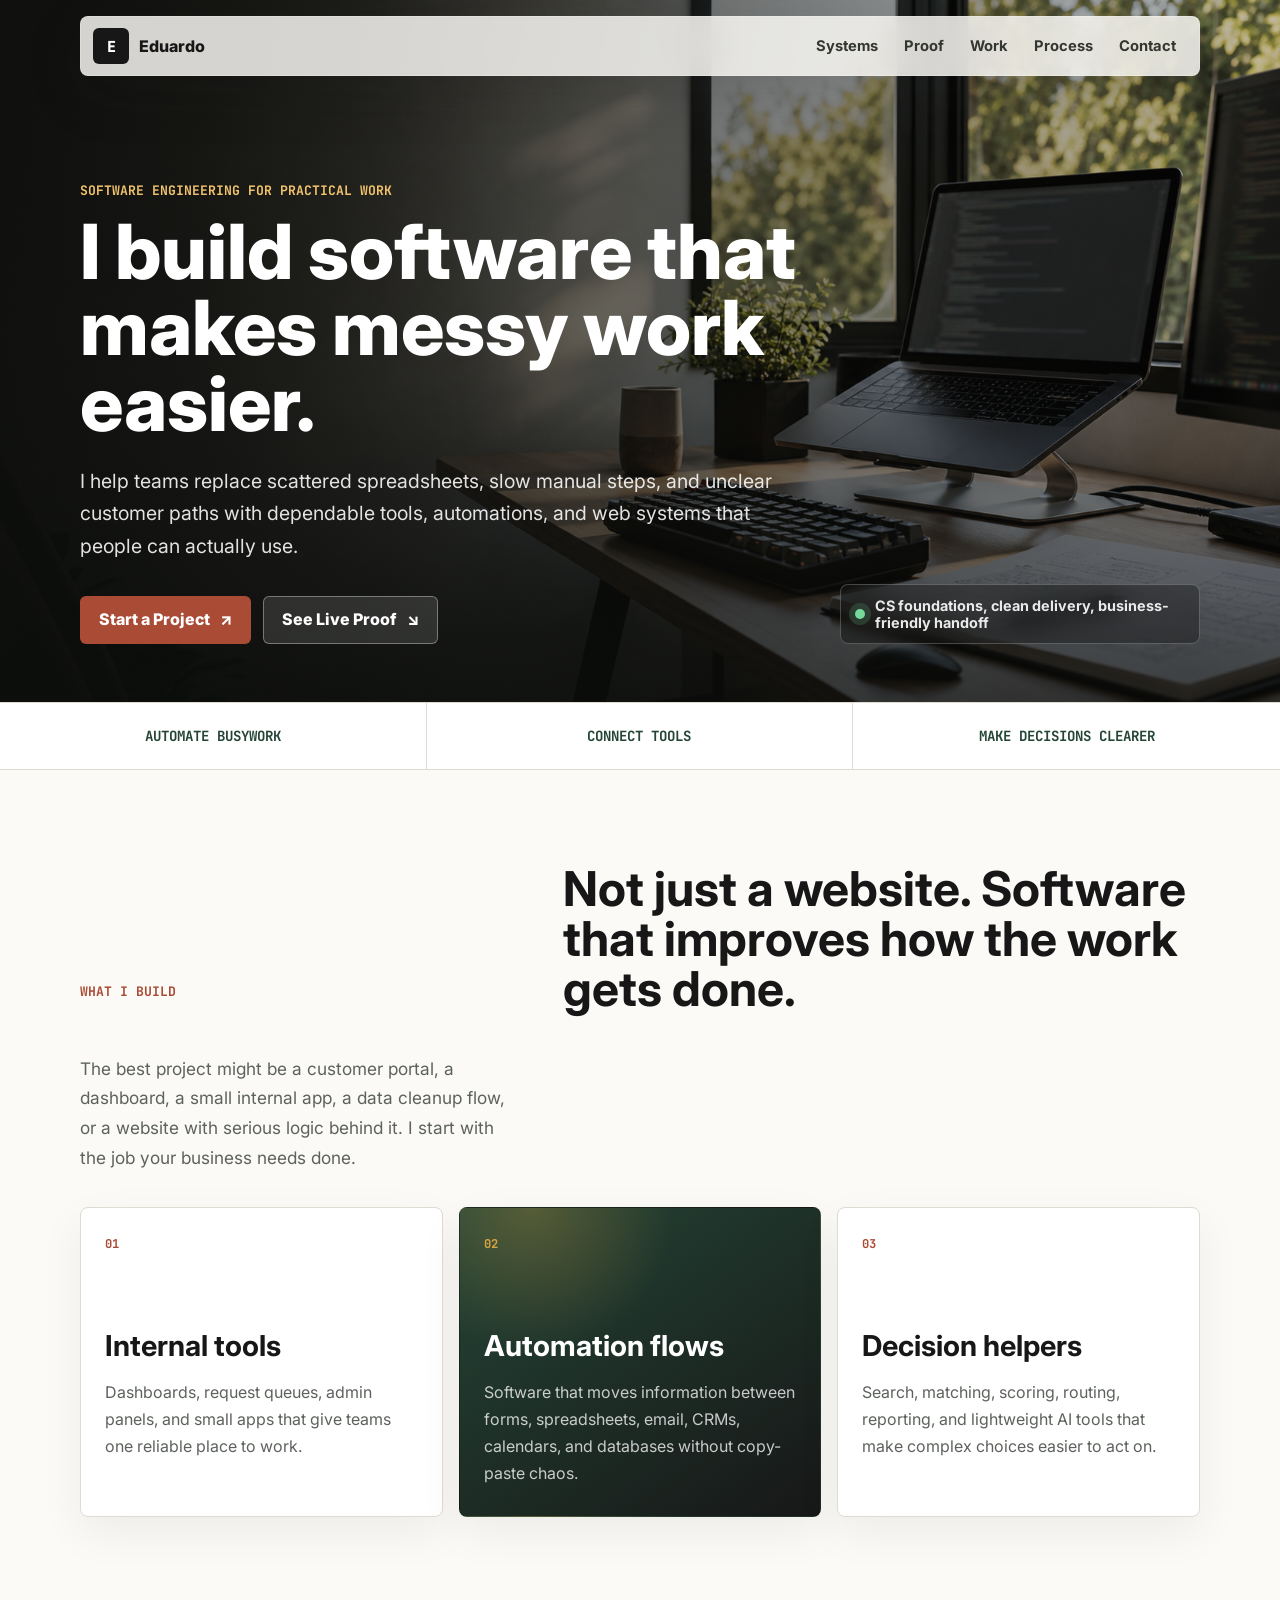
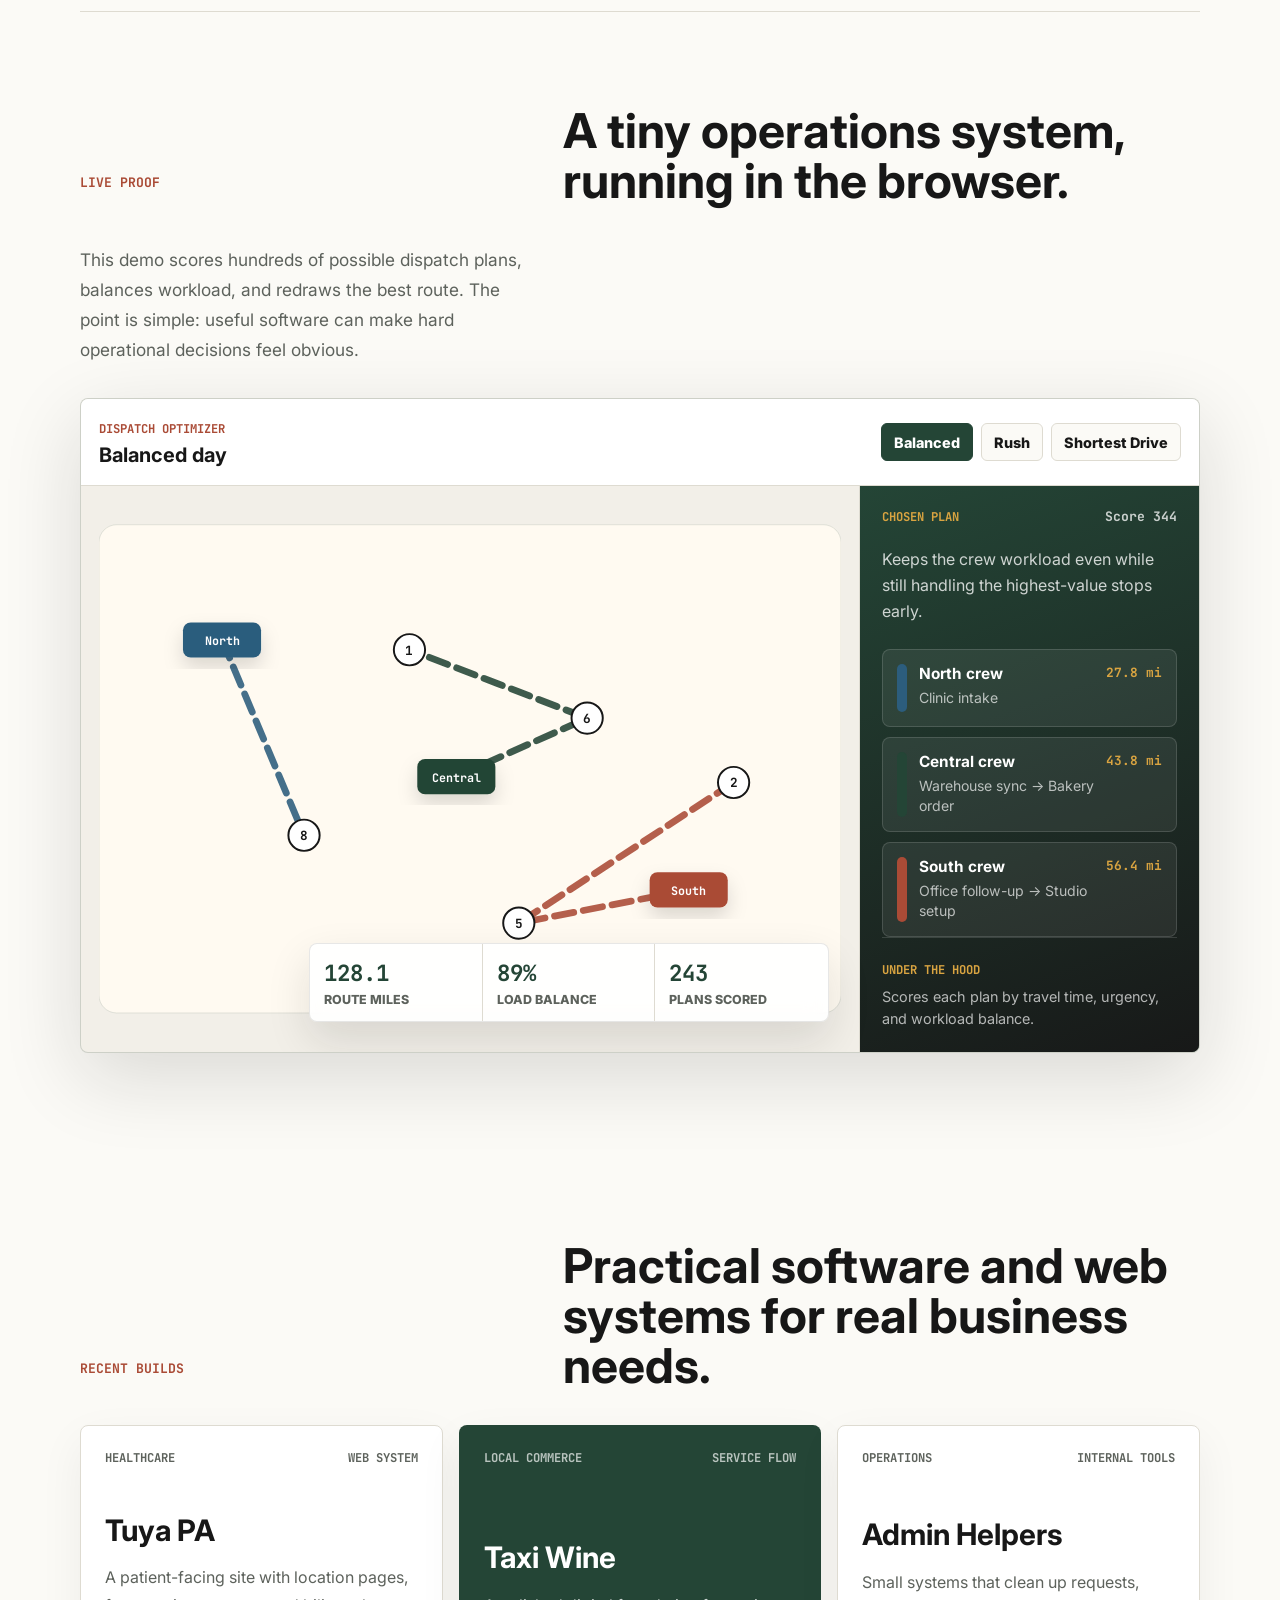
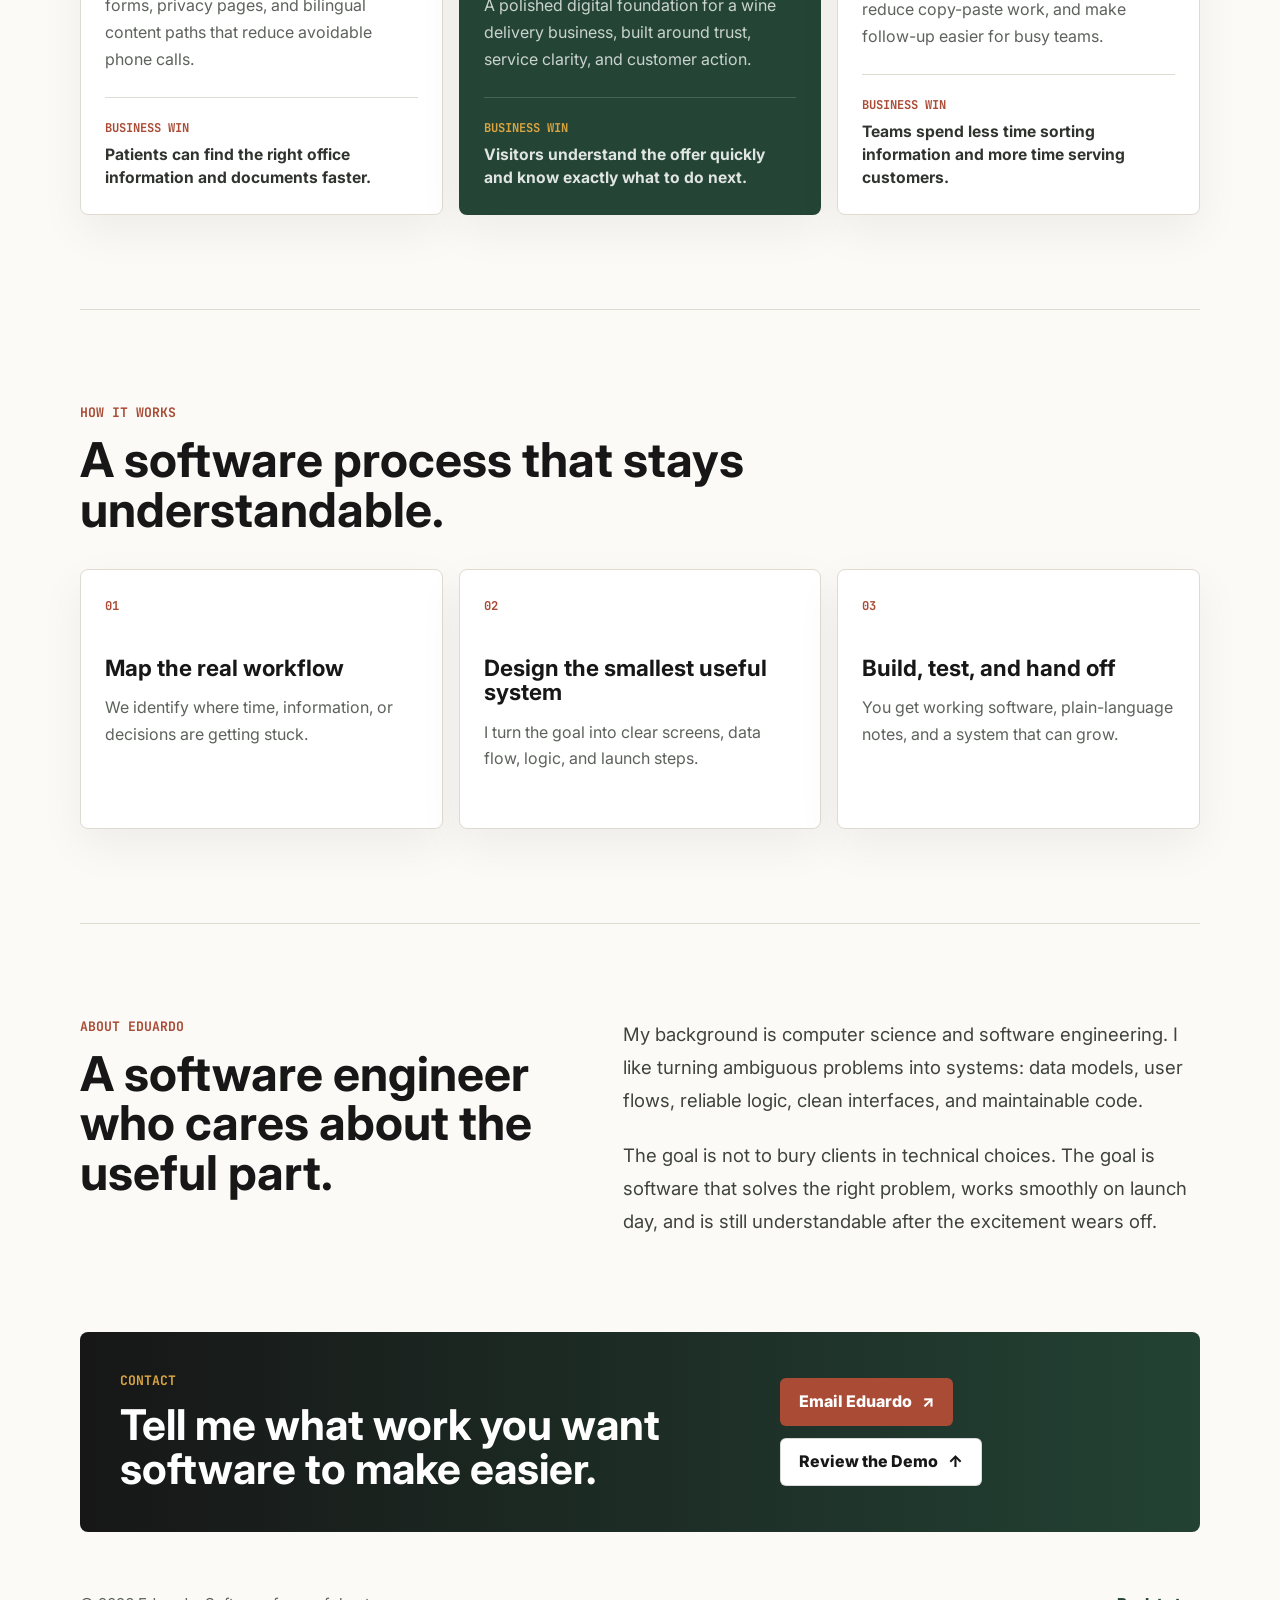
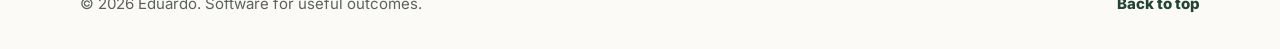
==== commit ce4c65e1: "Refocus site around software engineering" ====
--- a/index.html
+++ b/index.html
@@ -5,13 +5,13 @@
     <meta name="viewport" content="width=device-width, initial-scale=1" />
     <meta
       name="description"
-      content="Eduardo is a software developer building thoughtful web products, resilient systems, and clean user experiences."
+      content="Eduardo is a software engineer who builds practical business systems, automations, dashboards, and internal tools for teams that need software to make work easier."
     />
-    <title>Eduardo | Software Developer</title>
+    <title>Eduardo | Software Engineer for Practical Systems</title>
     <link rel="preconnect" href="https://fonts.googleapis.com" />
     <link rel="preconnect" href="https://fonts.gstatic.com" crossorigin />
     <link
-      href="https://fonts.googleapis.com/css2?family=Inter:wght@400;500;600;700;800&family=JetBrains+Mono:wght@500;600&display=swap"
+      href="https://fonts.googleapis.com/css2?family=Inter:wght@400;500;600;700;800&family=JetBrains+Mono:wght@600;700&display=swap"
       rel="stylesheet"
     />
     <link rel="stylesheet" href="./styles.css" />
@@ -24,10 +24,10 @@
       </a>
 
       <nav class="nav-links" aria-label="Primary navigation">
+        <a href="#systems">Systems</a>
         <a href="#proof">Proof</a>
         <a href="#work">Work</a>
-        <a href="#stack">Stack</a>
-        <a href="#about">About</a>
+        <a href="#process">Process</a>
         <a href="#contact">Contact</a>
       </nav>
     </header>
@@ -35,236 +35,262 @@
     <main id="top">
       <section class="hero" aria-labelledby="hero-title">
         <div class="hero-content">
-          <p class="eyebrow">Software Developer</p>
-          <h1 id="hero-title">Eduardo</h1>
+          <p class="eyebrow">Software Engineering for Practical Work</p>
+          <h1 id="hero-title">I build software that makes messy work easier.</h1>
           <p class="hero-copy">
-            I build product systems that feel calm on the surface and smart
-            underneath: interfaces, APIs, automations, and the connective tissue
-            that helps teams move faster.
-          </p>
-          <div class="hero-signals" aria-label="Core strengths">
-            <span><strong>01</strong> Interface craft</span>
-            <span><strong>02</strong> System judgment</span>
-            <span><strong>03</strong> Shipping rhythm</span>
-          </div>
+            I help teams replace scattered spreadsheets, slow manual steps, and
+            unclear customer paths with dependable tools, automations, and web
+            systems that people can actually use.
+          </p>
           <div class="hero-actions" aria-label="Primary actions">
-            <a class="button primary" href="#proof">
-              <span>Open the Lab</span>
+            <a class="button primary" href="mailto:hello@eduardo.dev?subject=Project%20inquiry">
+              <span>Start a Project</span>
+              <span aria-hidden="true">&#8599;</span>
+            </a>
+            <a class="button secondary" href="#proof">
+              <span>See Live Proof</span>
               <span aria-hidden="true">&#8600;</span>
             </a>
-            <a class="button secondary" href="mailto:hello@eduardo.dev">
-              <span>Email Me</span>
-              <span aria-hidden="true">&#9993;</span>
-            </a>
           </div>
         </div>
 
-        <aside class="hero-status" aria-label="Availability">
+        <aside class="hero-note" aria-label="Engineering focus">
           <span class="status-dot" aria-hidden="true"></span>
-          Available for product builds and freelance work
+          CS foundations, clean delivery, business-friendly handoff
         </aside>
       </section>
 
-      <section class="intro-strip" aria-label="Developer focus areas">
-        <p>Prototype fast</p>
-        <p>Stabilize deeply</p>
-        <p>Polish deliberately</p>
-      </section>
-
-      <section class="playground-lab" id="proof" aria-labelledby="proof-title">
-        <div class="playground-head">
-          <p class="eyebrow">Interactive Lab</p>
-          <h2 id="proof-title">A few small things that are simply fun to use.</h2>
+      <section class="outcome-strip" aria-label="Business outcomes">
+        <p>Automate busywork</p>
+        <p>Connect tools</p>
+        <p>Make decisions clearer</p>
+      </section>
+
+      <section class="section systems-section" id="systems" aria-labelledby="systems-title">
+        <div class="section-heading">
+          <p class="eyebrow">What I Build</p>
+          <h2 id="systems-title">Not just a website. Software that improves how the work gets done.</h2>
           <p>
-            Less case study, more craft. These little surfaces show the range I
-            like working in: visual systems, fast feedback loops, and interfaces
-            that reshape themselves around the job.
-          </p>
-        </div>
-
-        <div class="playground-grid" aria-label="Interactive developer demos">
-          <article class="play-card field-card" data-reveal>
-            <div class="play-card-head">
-              <span>01 Creative Code</span>
-              <h3>Signal Field</h3>
-              <p>Move your cursor through the canvas. The system redraws around you.</p>
-            </div>
-            <canvas id="field-canvas" aria-label="Interactive signal field"></canvas>
-            <div class="field-controls" aria-label="Signal field modes">
-              <button class="field-button is-active" type="button" data-field-theme="mesh">
-                Mesh
+            The best project might be a customer portal, a dashboard, a small
+            internal app, a data cleanup flow, or a website with serious logic
+            behind it. I start with the job your business needs done.
+          </p>
+        </div>
+
+        <div class="system-grid">
+          <article class="system-card">
+            <span>01</span>
+            <h3>Internal tools</h3>
+            <p>
+              Dashboards, request queues, admin panels, and small apps that
+              give teams one reliable place to work.
+            </p>
+          </article>
+          <article class="system-card accent">
+            <span>02</span>
+            <h3>Automation flows</h3>
+            <p>
+              Software that moves information between forms, spreadsheets,
+              email, CRMs, calendars, and databases without copy-paste chaos.
+            </p>
+          </article>
+          <article class="system-card">
+            <span>03</span>
+            <h3>Decision helpers</h3>
+            <p>
+              Search, matching, scoring, routing, reporting, and lightweight AI
+              tools that make complex choices easier to act on.
+            </p>
+          </article>
+        </div>
+      </section>
+
+      <section class="section proof-section" id="proof" aria-labelledby="proof-title">
+        <div class="section-heading proof-heading">
+          <p class="eyebrow">Live Proof</p>
+          <h2 id="proof-title">A tiny operations system, running in the browser.</h2>
+          <p>
+            This demo scores hundreds of possible dispatch plans, balances
+            workload, and redraws the best route. The point is simple: useful
+            software can make hard operational decisions feel obvious.
+          </p>
+        </div>
+
+        <div class="optimizer-demo">
+          <div class="demo-topbar">
+            <div>
+              <span class="demo-label">Dispatch optimizer</span>
+              <strong data-plan-name>Balanced day</strong>
+            </div>
+            <div class="scenario-buttons" role="tablist" aria-label="Dispatch scenarios">
+              <button class="scenario-button is-active" type="button" data-scenario="balanced">
+                Balanced
               </button>
-              <button class="field-button" type="button" data-field-theme="orbit">
-                Orbit
+              <button class="scenario-button" type="button" data-scenario="rush">
+                Rush
               </button>
-              <button class="field-button" type="button" data-field-theme="radar">
-                Radar
+              <button class="scenario-button" type="button" data-scenario="travel">
+                Shortest Drive
               </button>
             </div>
-          </article>
-
-          <article class="play-card api-card" data-reveal>
-            <div class="play-card-head">
-              <span>02 Systems</span>
-              <h3>API Pulse</h3>
-              <p>A tiny request simulator with cache hits, queues, and latency.</p>
-            </div>
-            <div class="api-pipeline" aria-hidden="true">
-              <div class="pipeline-node">Client</div>
-              <div class="pipeline-node">Cache</div>
-              <div class="pipeline-node">API</div>
-              <div class="pipeline-node">DB</div>
-              <div class="packet-lane" data-packet-lane></div>
-            </div>
-            <div class="api-stats" aria-label="API pulse stats">
-              <div><span>P95</span><strong data-latency>142ms</strong></div>
-              <div><span>Cache</span><strong data-cache>67%</strong></div>
-              <div><span>Queue</span><strong data-queue>03</strong></div>
-            </div>
-            <button class="button primary pulse-button" type="button" data-send-pulse>
-              Send Burst
-            </button>
-          </article>
-
-          <article class="play-card morph-card" data-reveal>
-            <div class="play-card-head">
-              <span>03 Interface Craft</span>
-              <h3>UI Morph</h3>
-              <p>Switch the intent and the same shell becomes a different product.</p>
-            </div>
-            <div class="morph-switch" role="group" aria-label="Interface mode">
-              <button class="morph-button is-active" type="button" data-ui-mode="dashboard">
-                Dashboard
-              </button>
-              <button class="morph-button" type="button" data-ui-mode="checkout">
-                Checkout
-              </button>
-              <button class="morph-button" type="button" data-ui-mode="booking">
-                Booking
-              </button>
-            </div>
-            <div class="mini-screen" data-mini-screen aria-live="polite"></div>
-          </article>
-        </div>
-
-        <div class="lab-note">
-          <span>Built as part of this page</span>
-          <p>
-            Canvas animation, DOM state, responsive UI, and micro-interactions
-            working together without a framework.
-          </p>
-        </div>
-      </section>
-
-      <section class="section" id="work" aria-labelledby="work-title">
+          </div>
+
+          <div class="demo-body">
+            <div class="map-shell">
+              <svg
+                class="dispatch-map"
+                viewBox="0 0 760 500"
+                role="img"
+                aria-label="Animated service dispatch map"
+              >
+                <defs>
+                  <pattern id="grid" width="38" height="38" patternUnits="userSpaceOnUse">
+                    <path d="M 38 0 L 0 0 0 38" fill="none" />
+                  </pattern>
+                  <filter id="soft-shadow" x="-30%" y="-30%" width="160%" height="160%">
+                    <feDropShadow dx="0" dy="10" stdDeviation="10" flood-opacity="0.14" />
+                  </filter>
+                </defs>
+                <rect class="map-bg" width="760" height="500" rx="18" />
+                <rect class="map-grid" width="760" height="500" rx="18" fill="url(#grid)" />
+                <g data-route-lines></g>
+                <g data-map-nodes></g>
+              </svg>
+
+              <div class="metric-cluster" aria-label="Optimizer metrics">
+                <div>
+                  <span data-demo-miles>0</span>
+                  <small>route miles</small>
+                </div>
+                <div>
+                  <span data-demo-balance>0%</span>
+                  <small>load balance</small>
+                </div>
+                <div>
+                  <span data-demo-checked>0</span>
+                  <small>plans scored</small>
+                </div>
+              </div>
+            </div>
+
+            <aside class="demo-panel">
+              <div class="panel-header">
+                <span>Chosen plan</span>
+                <strong data-plan-score>Score 0</strong>
+              </div>
+              <p data-plan-summary>
+                The optimizer is choosing the best route for the current day.
+              </p>
+              <div class="schedule-list" data-schedule-list></div>
+              <div class="logic-strip">
+                <span>Under the hood</span>
+                <p data-model-summary>
+                  Brute-force assignment, greedy route ordering, weighted
+                  scoring, and live SVG rendering.
+                </p>
+              </div>
+            </aside>
+          </div>
+        </div>
+      </section>
+
+      <section class="section work-section" id="work" aria-labelledby="work-title">
         <div class="section-heading">
-          <p class="eyebrow">Selected Work</p>
-          <h2 id="work-title">Selected work with visible engineering judgment.</h2>
+          <p class="eyebrow">Recent Builds</p>
+          <h2 id="work-title">Practical software and web systems for real business needs.</h2>
         </div>
 
         <div class="project-grid">
           <article class="project-card">
             <div class="project-meta">
-              <span>Web App</span>
-              <span>2026</span>
+              <span>Healthcare</span>
+              <span>Web System</span>
             </div>
             <h3>Tuya PA</h3>
             <p>
-              A clean product experience for account flows, content pages, and
-              public-facing trust signals.
-            </p>
-            <div class="project-proof">
-              <span>Proves</span>
-              <strong>Auth thinking, trust pages, responsive structure</strong>
-            </div>
-            <ul class="tag-list" aria-label="Technologies">
-              <li>HTML</li>
-              <li>Auth</li>
-              <li>Responsive UI</li>
-            </ul>
+              A patient-facing site with location pages, forms, privacy pages,
+              and bilingual content paths that reduce avoidable phone calls.
+            </p>
+            <div class="business-win">
+              <span>Business win</span>
+              <strong>Patients can find the right office information and documents faster.</strong>
+            </div>
           </article>
 
           <article class="project-card accent">
             <div class="project-meta">
-              <span>Commerce</span>
-              <span>2026</span>
+              <span>Local Commerce</span>
+              <span>Service Flow</span>
             </div>
             <h3>Taxi Wine</h3>
             <p>
-              A focused site foundation for browsing, conversion, and content
-              management with room to grow.
-            </p>
-            <div class="project-proof">
-              <span>Proves</span>
-              <strong>Performance, content systems, commerce flow</strong>
-            </div>
-            <ul class="tag-list" aria-label="Technologies">
-              <li>Astro</li>
-              <li>Content</li>
-              <li>Performance</li>
-            </ul>
+              A polished digital foundation for a wine delivery business, built
+              around trust, service clarity, and customer action.
+            </p>
+            <div class="business-win">
+              <span>Business win</span>
+              <strong>Visitors understand the offer quickly and know exactly what to do next.</strong>
+            </div>
           </article>
 
           <article class="project-card">
             <div class="project-meta">
-              <span>Systems</span>
-              <span>Ongoing</span>
-            </div>
-            <h3>Automation Toolkit</h3>
-            <p>
-              Small utilities and workflows that remove repetitive work and
-              make operations easier to maintain.
-            </p>
-            <div class="project-proof">
-              <span>Proves</span>
-              <strong>Automation, API glue, practical leverage</strong>
-            </div>
-            <ul class="tag-list" aria-label="Technologies">
-              <li>Node.js</li>
-              <li>APIs</li>
-              <li>Tooling</li>
-            </ul>
-          </article>
-        </div>
-      </section>
-
-      <section class="section split-section" id="stack" aria-labelledby="stack-title">
+              <span>Operations</span>
+              <span>Internal Tools</span>
+            </div>
+            <h3>Admin Helpers</h3>
+            <p>
+              Small systems that clean up requests, reduce copy-paste work, and
+              make follow-up easier for busy teams.
+            </p>
+            <div class="business-win">
+              <span>Business win</span>
+              <strong>Teams spend less time sorting information and more time serving customers.</strong>
+            </div>
+          </article>
+        </div>
+      </section>
+
+      <section class="section process-section" id="process" aria-labelledby="process-title">
         <div class="section-heading compact">
-          <p class="eyebrow">Stack</p>
-          <h2 id="stack-title">Tools I reach for when the work needs to last.</h2>
-        </div>
-
-        <div class="stack-panel">
-          <div class="stack-group">
-            <h3>Frontend</h3>
-            <p>TypeScript, React, Astro, semantic HTML, CSS systems</p>
-          </div>
-          <div class="stack-group">
-            <h3>Backend</h3>
-            <p>Node.js, REST APIs, authentication, data modeling</p>
-          </div>
-          <div class="stack-group">
-            <h3>Delivery</h3>
-            <p>Performance audits, accessibility passes, deploy pipelines</p>
-          </div>
+          <p class="eyebrow">How It Works</p>
+          <h2 id="process-title">A software process that stays understandable.</h2>
+        </div>
+
+        <div class="process-list">
+          <article>
+            <span>01</span>
+            <h3>Map the real workflow</h3>
+            <p>We identify where time, information, or decisions are getting stuck.</p>
+          </article>
+          <article>
+            <span>02</span>
+            <h3>Design the smallest useful system</h3>
+            <p>I turn the goal into clear screens, data flow, logic, and launch steps.</p>
+          </article>
+          <article>
+            <span>03</span>
+            <h3>Build, test, and hand off</h3>
+            <p>You get working software, plain-language notes, and a system that can grow.</p>
+          </article>
         </div>
       </section>
 
       <section class="section about-section" id="about" aria-labelledby="about-title">
         <div class="section-heading compact">
-          <p class="eyebrow">About</p>
-          <h2 id="about-title">Calm engineering for messy product problems.</h2>
+          <p class="eyebrow">About Eduardo</p>
+          <h2 id="about-title">A software engineer who cares about the useful part.</h2>
         </div>
         <div class="about-copy">
           <p>
-            I like software that respects the person using it and the team that
-            has to maintain it. That means clear states, obvious flows, sharp
-            copy, and code that is boring in the best possible way.
+            My background is computer science and software engineering. I like
+            turning ambiguous problems into systems: data models, user flows,
+            reliable logic, clean interfaces, and maintainable code.
           </p>
           <p>
-            My sweet spot is moving between product thinking and implementation:
-            translating rough ideas into interfaces, APIs, and releaseable
-            slices without losing the human texture of the work.
+            The goal is not to bury clients in technical choices. The goal is
+            software that solves the right problem, works smoothly on launch day,
+            and is still understandable after the excitement wears off.
           </p>
         </div>
       </section>
@@ -272,23 +298,23 @@
       <section class="contact-section" id="contact" aria-labelledby="contact-title">
         <div>
           <p class="eyebrow">Contact</p>
-          <h2 id="contact-title">Have a build in mind?</h2>
+          <h2 id="contact-title">Tell me what work you want software to make easier.</h2>
         </div>
         <div class="contact-actions">
-          <a class="button primary" href="mailto:hello@eduardo.dev">
-            <span>Start a Conversation</span>
+          <a class="button primary" href="mailto:hello@eduardo.dev?subject=Project%20inquiry">
+            <span>Email Eduardo</span>
             <span aria-hidden="true">&#8599;</span>
           </a>
-          <a class="button ghost" href="https://github.com/" target="_blank" rel="noreferrer">
-            <span>GitHub</span>
-            <span aria-hidden="true">&#8984;</span>
+          <a class="button ghost" href="#proof">
+            <span>Review the Demo</span>
+            <span aria-hidden="true">&#8593;</span>
           </a>
         </div>
       </section>
     </main>
 
     <footer class="site-footer">
-      <p>&copy; <span data-year></span> Eduardo. Built with care.</p>
+      <p>&copy; <span data-year></span> Eduardo. Software for useful outcomes.</p>
       <a href="#top">Back to top</a>
     </footer>
 
--- a/styles.css
+++ b/styles.css
@@ -1,6 +1,6 @@
 :root {
   --ink: #171717;
-  --muted: #5e625c;
+  --muted: #5d625c;
   --paper: #fbfaf6;
   --paper-strong: #ffffff;
   --line: #dedbd1;
@@ -8,9 +8,7 @@
   --blue: #2c5d7d;
   --brick: #aa4b36;
   --gold: #d9a441;
-  --cyan: #6bc5d2;
-  --violet: #7d6bd2;
-  --charcoal: #121615;
+  --mint: #75d99b;
   --shadow: 0 24px 80px rgba(23, 23, 23, 0.14);
 }
 
@@ -54,11 +52,11 @@
   min-height: 58px;
   align-items: center;
   justify-content: space-between;
-  gap: 24px;
+  gap: 18px;
   padding: 10px 12px;
   border: 1px solid rgba(255, 255, 255, 0.22);
   border-radius: 8px;
-  background: rgba(251, 250, 246, 0.82);
+  background: rgba(251, 250, 246, 0.84);
   box-shadow: 0 16px 56px rgba(23, 23, 23, 0.16);
   backdrop-filter: blur(18px);
   transform: translateX(-50%);
@@ -67,7 +65,7 @@
 
 .site-header.is-scrolled {
   border-color: rgba(36, 69, 54, 0.16);
-  background: rgba(251, 250, 246, 0.94);
+  background: rgba(251, 250, 246, 0.95);
   box-shadow: 0 12px 40px rgba(23, 23, 23, 0.12);
 }
 
@@ -95,15 +93,17 @@
 }
 
 .nav-links {
-  gap: 6px;
+  gap: 4px;
+  flex-wrap: wrap;
+  justify-content: flex-end;
 }
 
 .nav-links a {
-  padding: 10px 12px;
+  padding: 10px 11px;
   border-radius: 6px;
   color: #343630;
-  font-size: 0.95rem;
-  font-weight: 650;
+  font-size: 0.92rem;
+  font-weight: 700;
   transition: background-color 160ms ease, color 160ms ease;
 }
 
@@ -123,13 +123,13 @@
   overflow: hidden;
   color: var(--paper-strong);
   background:
-    linear-gradient(90deg, rgba(12, 14, 12, 0.86) 0%, rgba(12, 14, 12, 0.62) 40%, rgba(12, 14, 12, 0.24) 100%),
-    linear-gradient(0deg, rgba(12, 14, 12, 0.52), rgba(12, 14, 12, 0.02) 44%),
+    linear-gradient(90deg, rgba(12, 14, 12, 0.9) 0%, rgba(12, 14, 12, 0.64) 44%, rgba(12, 14, 12, 0.22) 100%),
+    linear-gradient(0deg, rgba(12, 14, 12, 0.56), rgba(12, 14, 12, 0.02) 46%),
     url("./assets/hero-workspace.png") center / cover no-repeat;
 }
 
 .hero-content {
-  width: min(700px, 100%);
+  width: min(780px, 100%);
 }
 
 .eyebrow {
@@ -148,58 +148,32 @@
 h1,
 h2,
 h3,
+h4,
 p {
   overflow-wrap: anywhere;
 }
 
 h1,
 h2,
-h3 {
+h3,
+h4 {
   margin: 0;
   line-height: 1;
   letter-spacing: 0;
 }
 
 h1 {
-  font-size: 5.8rem;
+  max-width: 880px;
+  font-size: 4.75rem;
   font-weight: 800;
 }
 
 .hero-copy {
-  max-width: 650px;
+  max-width: 720px;
   margin: 24px 0 0;
   color: rgba(255, 255, 255, 0.88);
-  font-size: 1.28rem;
-  line-height: 1.65;
-}
-
-.hero-signals {
-  display: grid;
-  grid-template-columns: repeat(3, minmax(0, 1fr));
-  gap: 1px;
-  width: min(670px, 100%);
-  margin-top: 26px;
-  border: 1px solid rgba(255, 255, 255, 0.14);
-  border-radius: 8px;
-  overflow: hidden;
-  background: rgba(255, 255, 255, 0.08);
-  backdrop-filter: blur(14px);
-}
-
-.hero-signals span {
-  display: grid;
-  gap: 6px;
-  padding: 14px;
-  color: rgba(255, 255, 255, 0.82);
-  background: rgba(12, 14, 12, 0.24);
-  font-size: 0.9rem;
-  font-weight: 800;
-}
-
-.hero-signals strong {
-  color: #f1c36c;
-  font-family: "JetBrains Mono", monospace;
-  font-size: 0.74rem;
+  font-size: 1.22rem;
+  line-height: 1.66;
 }
 
 .hero-actions,
@@ -267,12 +241,12 @@
   background: var(--forest);
 }
 
-.hero-status {
+.hero-note {
   position: absolute;
   right: max(24px, calc((100vw - 1120px) / 2));
   bottom: 58px;
   display: inline-flex;
-  max-width: 320px;
+  max-width: 360px;
   align-items: center;
   gap: 10px;
   padding: 12px 14px;
@@ -290,11 +264,11 @@
   height: 10px;
   flex: 0 0 10px;
   border-radius: 50%;
-  background: #75d99b;
+  background: var(--mint);
   box-shadow: 0 0 0 6px rgba(117, 217, 155, 0.18);
 }
 
-.intro-strip {
+.outcome-strip {
   display: grid;
   grid-template-columns: repeat(3, 1fr);
   border-top: 1px solid var(--line);
@@ -302,7 +276,7 @@
   background: var(--paper-strong);
 }
 
-.intro-strip p {
+.outcome-strip p {
   margin: 0;
   padding: 24px;
   border-right: 1px solid var(--line);
@@ -314,1304 +288,376 @@
   text-transform: uppercase;
 }
 
-.intro-strip p:last-child {
+.outcome-strip p:last-child {
   border-right: 0;
 }
 
-.demo-lab {
-  position: relative;
-  padding: 96px 0;
-  color: var(--paper-strong);
-  background:
-    linear-gradient(rgba(255, 255, 255, 0.025) 1px, transparent 1px),
-    linear-gradient(90deg, rgba(255, 255, 255, 0.025) 1px, transparent 1px),
-    linear-gradient(135deg, #121615 0%, #18221e 50%, #151516 100%);
-  background-size: 42px 42px, 42px 42px, auto;
-  border-bottom: 1px solid rgba(255, 255, 255, 0.1);
-  overflow: hidden;
-}
-
-.demo-lab::before {
-  position: absolute;
-  inset: 0;
-  pointer-events: none;
-  content: "";
-  background:
-    linear-gradient(90deg, rgba(170, 75, 54, 0.12), transparent 42%),
-    linear-gradient(0deg, rgba(107, 197, 210, 0.1), transparent 38%);
-  opacity: 0.9;
-}
-
-.demo-heading,
-.demo-workbench,
-.demo-reasons {
-  position: relative;
-  z-index: 1;
+.section {
   width: min(1120px, calc(100% - 48px));
   margin: 0 auto;
-}
-
-.demo-heading {
+  padding: 94px 0;
+}
+
+.section-heading {
   display: grid;
   grid-template-columns: 0.82fr 1.18fr;
-  gap: 42px;
+  gap: 40px;
   align-items: end;
-}
-
-.demo-heading .eyebrow {
-  color: var(--gold);
-}
-
-.demo-heading h2 {
-  max-width: 620px;
-  color: var(--paper-strong);
-  font-size: 3.25rem;
-  line-height: 1.02;
-}
-
-.demo-heading p:not(.eyebrow) {
-  max-width: 620px;
+  margin-bottom: 34px;
+}
+
+.section-heading.compact {
+  display: block;
+  max-width: 680px;
+}
+
+.section-heading h2 {
+  max-width: 760px;
+  font-size: 3rem;
+  line-height: 1.04;
+}
+
+.section-heading p:not(.eyebrow) {
   margin: 0;
-  color: rgba(255, 255, 255, 0.74);
+  color: var(--muted);
   font-size: 1.08rem;
-  line-height: 1.75;
-}
-
-.demo-workbench {
-  display: grid;
-  grid-template-columns: 330px 1fr;
+  line-height: 1.72;
+}
+
+.system-grid,
+.project-grid,
+.process-list {
+  display: grid;
+  grid-template-columns: repeat(3, 1fr);
   gap: 16px;
-  margin-top: 34px;
-}
-
-.demo-tabs {
-  display: grid;
-  gap: 10px;
-  align-self: start;
-}
-
-.demo-tab {
-  display: grid;
-  grid-template-columns: auto 1fr;
-  gap: 7px 14px;
-  min-height: 96px;
-  padding: 18px;
-  border: 1px solid rgba(255, 255, 255, 0.14);
+}
+
+.system-card,
+.project-card,
+.process-list article {
+  border: 1px solid var(--line);
   border-radius: 8px;
-  color: rgba(255, 255, 255, 0.76);
-  background: rgba(255, 255, 255, 0.07);
-  cursor: pointer;
-  font: inherit;
-  text-align: left;
-  transition: border-color 160ms ease, background-color 160ms ease, transform 160ms ease;
-}
-
-.demo-tab:hover,
-.demo-tab:focus-visible {
-  border-color: rgba(217, 164, 65, 0.48);
-  background: rgba(255, 255, 255, 0.1);
-  outline: none;
-}
-
-.demo-tab.is-active {
-  border-color: rgba(217, 164, 65, 0.78);
-  background: rgba(217, 164, 65, 0.16);
-  transform: translateX(4px);
-}
-
-.demo-tab span {
-  grid-row: span 2;
-  color: var(--gold);
-  font-family: "JetBrains Mono", monospace;
-  font-size: 0.78rem;
-  font-weight: 700;
-}
-
-.demo-tab strong {
-  color: var(--paper-strong);
-  font-size: 1rem;
-  line-height: 1.2;
-}
-
-.demo-tab em {
-  color: rgba(255, 255, 255, 0.58);
-  font-style: normal;
-  font-size: 0.9rem;
-  line-height: 1.45;
-}
-
-.demo-panel {
-  min-height: 660px;
-  border: 1px solid rgba(255, 255, 255, 0.14);
-  border-radius: 8px;
-  overflow: hidden;
-  background: rgba(10, 13, 12, 0.78);
-  box-shadow: 0 28px 90px rgba(0, 0, 0, 0.28);
-}
-
-.demo-panel-header {
-  display: grid;
-  grid-template-columns: auto 1fr auto;
-  gap: 18px;
-  align-items: center;
-  min-height: 62px;
-  padding: 15px 18px;
-  border-bottom: 1px solid rgba(255, 255, 255, 0.12);
-  background: rgba(255, 255, 255, 0.05);
-}
-
-.demo-panel-header span,
-.demo-panel-header small {
-  color: rgba(255, 255, 255, 0.58);
+  background: var(--paper-strong);
+  box-shadow: 0 16px 46px rgba(23, 23, 23, 0.06);
+}
+
+.system-card {
+  min-height: 310px;
+  padding: 24px;
+}
+
+.system-card.accent {
+  color: var(--paper-strong);
+  border-color: transparent;
+  background:
+    radial-gradient(circle at 20% 0%, rgba(217, 164, 65, 0.28), transparent 34%),
+    linear-gradient(145deg, var(--forest), #171717);
+}
+
+.system-card span,
+.project-meta,
+.business-win span,
+.process-list span,
+.demo-label,
+.panel-header span,
+.logic-strip span {
   font-family: "JetBrains Mono", monospace;
   font-size: 0.76rem;
   font-weight: 700;
   text-transform: uppercase;
 }
 
-.demo-panel-header strong {
-  color: var(--paper-strong);
-  font-size: 1rem;
-  line-height: 1.25;
-}
-
-.demo-panel-body {
-  padding: 18px;
-}
-
-.micro-app {
-  display: grid;
-  grid-template-columns: 0.92fr 1.08fr;
-  gap: 16px;
-}
-
-.micro-inputs,
-.micro-output {
-  min-width: 0;
-}
-
-.micro-card {
-  padding: 18px;
-  border: 1px solid rgba(255, 255, 255, 0.12);
+.system-card span,
+.process-list span,
+.business-win span {
+  color: var(--brick);
+}
+
+.system-card.accent span {
+  color: var(--gold);
+}
+
+.system-card h3 {
+  margin-top: 78px;
+  font-size: 1.8rem;
+  line-height: 1.08;
+}
+
+.system-card p {
+  margin: 18px 0 0;
+  color: var(--muted);
+  line-height: 1.7;
+}
+
+.system-card.accent p {
+  color: rgba(255, 255, 255, 0.76);
+}
+
+.proof-section {
+  border-top: 1px solid var(--line);
+}
+
+.proof-heading h2 {
+  max-width: 650px;
+}
+
+.optimizer-demo {
+  overflow: hidden;
+  border: 1px solid rgba(36, 69, 54, 0.18);
   border-radius: 8px;
-  background: rgba(255, 255, 255, 0.07);
-}
-
-.micro-card + .micro-card {
-  margin-top: 12px;
-}
-
-.micro-card h3 {
-  margin: 0 0 14px;
-  color: var(--paper-strong);
-  font-size: 1rem;
-  line-height: 1.25;
-}
-
-.micro-card p {
-  margin: 0;
-  color: rgba(255, 255, 255, 0.68);
-  line-height: 1.65;
-}
-
-.micro-field {
-  display: grid;
-  gap: 8px;
-  margin-top: 14px;
-}
-
-.micro-field:first-child {
-  margin-top: 0;
-}
-
-.micro-field label,
-.check-grid span,
-.sample-row span {
-  color: rgba(255, 255, 255, 0.6);
-  font-family: "JetBrains Mono", monospace;
-  font-size: 0.74rem;
-  font-weight: 700;
-  text-transform: uppercase;
-}
-
-.micro-field textarea,
-.micro-field input,
-.micro-field select {
-  width: 100%;
-  border: 1px solid rgba(255, 255, 255, 0.16);
-  border-radius: 6px;
-  color: var(--paper-strong);
-  background: rgba(0, 0, 0, 0.2);
-  font: inherit;
-  font-size: 1rem;
-  line-height: 1.45;
-}
-
-.micro-field textarea {
-  min-height: 190px;
-  resize: vertical;
-  padding: 12px;
-}
-
-.micro-field input,
-.micro-field select {
-  min-height: 44px;
-  padding: 9px 11px;
-}
-
-.range-row {
-  display: grid;
-  grid-template-columns: 1fr auto;
-  gap: 12px;
-  align-items: center;
-}
-
-.range-row input {
-  accent-color: var(--gold);
-}
-
-.range-row output {
-  min-width: 4ch;
-  color: var(--gold);
-  font-family: "JetBrains Mono", monospace;
-  font-weight: 700;
-  text-align: right;
-}
-
-.sample-row,
-.check-grid {
-  display: grid;
-  gap: 8px;
-}
-
-.sample-buttons {
-  display: flex;
-  flex-wrap: wrap;
-  gap: 8px;
-}
-
-.sample-buttons button,
-.check-grid label {
-  border: 1px solid rgba(255, 255, 255, 0.14);
-  border-radius: 6px;
-  color: rgba(255, 255, 255, 0.8);
-  background: rgba(255, 255, 255, 0.07);
-  cursor: pointer;
-  font: inherit;
-  font-size: 0.9rem;
-}
-
-.sample-buttons button {
-  padding: 9px 10px;
-  font-weight: 800;
-}
-
-.sample-buttons button:hover,
-.sample-buttons button:focus-visible,
-.check-grid label:hover {
-  border-color: rgba(217, 164, 65, 0.42);
-  outline: none;
-}
-
-.check-grid {
-  grid-template-columns: repeat(2, 1fr);
-  margin-top: 14px;
-}
-
-.check-grid span {
-  grid-column: 1 / -1;
-}
-
-.check-grid label {
-  display: flex;
-  align-items: center;
-  gap: 8px;
-  min-height: 44px;
-  padding: 10px;
-}
-
-.check-grid input {
-  width: auto;
-  accent-color: var(--gold);
-}
-
-.score-card {
-  display: grid;
-  gap: 12px;
-  padding: 18px;
-  border-radius: 8px;
-  background: var(--paper-strong);
-  color: var(--ink);
-}
-
-.score-line {
-  display: flex;
-  align-items: end;
-  justify-content: space-between;
-  gap: 18px;
-}
-
-.score-line span {
-  color: var(--muted);
-  font-family: "JetBrains Mono", monospace;
-  font-size: 0.76rem;
-  font-weight: 700;
-  text-transform: uppercase;
-}
-
-.score-line strong {
-  color: var(--forest);
-  font-size: 3.4rem;
-  line-height: 0.9;
-}
-
-.bar-track {
-  height: 10px;
-  border-radius: 999px;
-  overflow: hidden;
-  background: #e7e1d5;
-}
-
-.bar-fill {
-  display: block;
-  width: var(--bar-value, 50%);
-  height: 100%;
-  border-radius: inherit;
-  background: linear-gradient(90deg, var(--brick), var(--gold), var(--cyan));
-}
-
-.output-list {
-  display: grid;
-  gap: 10px;
-  margin: 0;
-  padding: 0;
-  list-style: none;
-}
-
-.output-list li,
-.response-box,
-.plan-step {
-  padding: 12px;
-  border: 1px solid rgba(255, 255, 255, 0.12);
-  border-radius: 6px;
-  color: rgba(255, 255, 255, 0.78);
-  background: rgba(255, 255, 255, 0.06);
-  line-height: 1.5;
-}
-
-.output-list strong,
-.plan-step strong {
-  color: var(--paper-strong);
-}
-
-.response-box {
-  color: rgba(255, 255, 255, 0.86);
-}
-
-.pill-row {
-  display: flex;
-  flex-wrap: wrap;
-  gap: 8px;
-}
-
-.pill {
-  padding: 8px 10px;
-  border-radius: 999px;
-  color: var(--ink);
-  background: var(--gold);
-  font-family: "JetBrains Mono", monospace;
-  font-size: 0.74rem;
-  font-weight: 700;
-}
-
-.plan-steps {
-  display: grid;
-  gap: 10px;
-}
-
-.demo-reasons {
-  display: grid;
-  grid-template-columns: repeat(3, 1fr);
-  gap: 14px;
-  margin-top: 16px;
-}
-
-.demo-reasons article {
-  padding: 18px;
-  border: 1px solid rgba(255, 255, 255, 0.12);
-  border-radius: 8px;
-  background: rgba(255, 255, 255, 0.07);
-}
-
-.demo-reasons span {
-  color: var(--cyan);
-  font-family: "JetBrains Mono", monospace;
-  font-size: 0.78rem;
-  font-weight: 700;
-  text-transform: uppercase;
-}
-
-.demo-reasons p {
-  margin: 8px 0 0;
-  color: rgba(255, 255, 255, 0.68);
-  font-size: 0.96rem;
-  line-height: 1.6;
-}
-
-.rescue-lab {
-  position: relative;
-  padding: 96px 0;
-  color: var(--paper-strong);
-  background:
-    linear-gradient(rgba(255, 255, 255, 0.026) 1px, transparent 1px),
-    linear-gradient(90deg, rgba(255, 255, 255, 0.026) 1px, transparent 1px),
-    linear-gradient(135deg, #111413 0%, #18221d 52%, #141516 100%);
-  background-size: 42px 42px, 42px 42px, auto;
-  border-bottom: 1px solid rgba(255, 255, 255, 0.1);
-  overflow: clip;
-}
-
-.rescue-lab::before {
-  position: absolute;
-  inset: 0;
-  pointer-events: none;
-  content: "";
-  background:
-    linear-gradient(90deg, rgba(170, 75, 54, 0.14), transparent 46%),
-    linear-gradient(0deg, rgba(107, 197, 210, 0.09), transparent 42%);
-}
-
-.rescue-intro,
-.scenario-picker,
-.rescue-story {
-  position: relative;
-  z-index: 1;
-  width: min(1120px, calc(100% - 48px));
-  margin: 0 auto;
-}
-
-.rescue-intro {
-  display: grid;
-  grid-template-columns: 0.9fr 1.1fr;
-  gap: 44px;
-  align-items: end;
-}
-
-.rescue-intro .eyebrow {
-  color: var(--gold);
-}
-
-.rescue-intro h2 {
-  max-width: 680px;
-  color: var(--paper-strong);
-  font-size: 3.25rem;
-  line-height: 1.02;
-}
-
-.rescue-intro p:not(.eyebrow) {
-  max-width: 620px;
-  margin: 0;
-  color: rgba(255, 255, 255, 0.74);
-  font-size: 1.08rem;
-  line-height: 1.75;
-}
-
-.scenario-picker {
-  display: flex;
-  flex-wrap: wrap;
-  gap: 8px;
-  margin-top: 30px;
-}
-
-.scenario-button {
-  min-height: 44px;
-  padding: 10px 14px;
-  border: 1px solid rgba(255, 255, 255, 0.14);
-  border-radius: 6px;
-  color: rgba(255, 255, 255, 0.78);
-  background: rgba(255, 255, 255, 0.07);
-  cursor: pointer;
-  font: inherit;
-  font-weight: 800;
-  transition: background-color 160ms ease, border-color 160ms ease, color 160ms ease, transform 160ms ease;
-}
-
-.scenario-button:hover,
-.scenario-button:focus-visible {
-  border-color: rgba(217, 164, 65, 0.5);
-  color: var(--paper-strong);
-  outline: none;
-}
-
-.scenario-button.is-active {
-  color: var(--ink);
-  border-color: transparent;
-  background: var(--gold);
-  transform: translateY(-1px);
-}
-
-.rescue-story {
-  display: grid;
-  grid-template-columns: minmax(0, 1.1fr) minmax(320px, 0.9fr);
-  gap: 24px;
-  margin-top: 22px;
-  align-items: start;
-}
-
-.rescue-visual {
-  position: sticky;
-  top: 100px;
-}
-
-.rescue-dashboard {
-  position: relative;
-  min-height: 650px;
-  padding: 18px;
-  border: 1px solid rgba(255, 255, 255, 0.14);
-  border-radius: 8px;
-  overflow: hidden;
-  background:
-    linear-gradient(rgba(255, 255, 255, 0.035) 1px, transparent 1px),
-    linear-gradient(90deg, rgba(255, 255, 255, 0.035) 1px, transparent 1px),
-    rgba(10, 13, 12, 0.84);
-  background-size: 28px 28px;
-  box-shadow: 0 28px 90px rgba(0, 0, 0, 0.3);
-}
-
-.dashboard-topline {
+  background: #f2efe8;
+  box-shadow: var(--shadow);
+}
+
+.demo-topbar {
   display: flex;
   align-items: center;
   justify-content: space-between;
   gap: 18px;
-  min-height: 48px;
-  padding-bottom: 14px;
-  border-bottom: 1px solid rgba(255, 255, 255, 0.12);
-}
-
-.dashboard-topline span,
-.artifact-head span,
-.rescue-meter span {
-  color: rgba(255, 255, 255, 0.58);
+  padding: 18px;
+  border-bottom: 1px solid var(--line);
+  background: var(--paper-strong);
+}
+
+.demo-topbar strong {
+  display: block;
+  margin-top: 6px;
+  font-size: 1.25rem;
+}
+
+.demo-label {
+  color: var(--brick);
+}
+
+.scenario-buttons {
+  display: flex;
+  flex-wrap: wrap;
+  gap: 8px;
+  justify-content: flex-end;
+}
+
+.scenario-button {
+  min-height: 38px;
+  padding: 9px 12px;
+  border: 1px solid var(--line);
+  border-radius: 6px;
+  color: var(--ink);
+  background: var(--paper);
+  cursor: pointer;
+  font: inherit;
+  font-size: 0.9rem;
+  font-weight: 800;
+  transition: background-color 160ms ease, border-color 160ms ease, color 160ms ease;
+}
+
+.scenario-button:hover,
+.scenario-button:focus-visible,
+.scenario-button.is-active {
+  border-color: var(--forest);
+  color: var(--paper-strong);
+  background: var(--forest);
+  outline: none;
+}
+
+.demo-body {
+  display: grid;
+  grid-template-columns: minmax(0, 1fr) 340px;
+  gap: 0;
+}
+
+.map-shell {
+  position: relative;
+  min-height: 520px;
+  padding: 18px;
+}
+
+.dispatch-map {
+  display: block;
+  width: 100%;
+  height: 100%;
+  min-height: 484px;
+}
+
+.map-bg {
+  fill: #fffaf1;
+}
+
+.map-grid {
+  stroke: rgba(36, 69, 54, 0.12);
+}
+
+.route-path {
+  fill: none;
+  stroke-linecap: round;
+  stroke-linejoin: round;
+  stroke-width: 7;
+  stroke-opacity: 0.88;
+  stroke-dasharray: 20 10;
+}
+
+.job-dot {
+  fill: var(--paper-strong);
+  stroke: var(--ink);
+  stroke-width: 2;
+}
+
+.job-node text,
+.tech-node text {
+  fill: var(--ink);
   font-family: "JetBrains Mono", monospace;
-  font-size: 0.74rem;
+  font-size: 13px;
   font-weight: 700;
+  pointer-events: none;
+}
+
+.tech-node text {
+  fill: var(--paper-strong);
+  font-size: 12px;
+}
+
+.metric-cluster {
+  position: absolute;
+  right: 30px;
+  bottom: 30px;
+  display: grid;
+  grid-template-columns: repeat(3, 1fr);
+  width: min(520px, calc(100% - 60px));
+  overflow: hidden;
+  border: 1px solid rgba(23, 23, 23, 0.1);
+  border-radius: 8px;
+  background: rgba(255, 255, 255, 0.88);
+  box-shadow: 0 18px 44px rgba(23, 23, 23, 0.12);
+  backdrop-filter: blur(12px);
+}
+
+.metric-cluster div {
+  display: grid;
+  gap: 4px;
+  padding: 14px;
+  border-right: 1px solid var(--line);
+}
+
+.metric-cluster div:last-child {
+  border-right: 0;
+}
+
+.metric-cluster span {
+  color: var(--forest);
+  font-family: "JetBrains Mono", monospace;
+  font-size: 1.4rem;
+  font-weight: 700;
+}
+
+.metric-cluster small {
+  color: var(--muted);
+  font-size: 0.78rem;
+  font-weight: 800;
   text-transform: uppercase;
 }
 
-.dashboard-topline strong {
-  color: var(--paper-strong);
-  font-size: 1.02rem;
-  line-height: 1.25;
-  text-align: right;
-}
-
-.signal-map {
-  position: absolute;
-  inset: 78px 18px auto;
-  height: 225px;
-  pointer-events: none;
-}
-
-.pulse-node,
-.pulse-line {
-  position: absolute;
-  display: block;
-}
-
-.pulse-node {
-  width: 14px;
-  height: 14px;
-  border-radius: 999px;
-  background: var(--gold);
-  box-shadow: 0 0 0 8px rgba(217, 164, 65, 0.14), 0 0 34px rgba(217, 164, 65, 0.56);
-  animation: node-pulse 1800ms ease-in-out infinite;
-}
-
-.node-a {
-  top: 22%;
-  left: 13%;
-}
-
-.node-b {
-  top: 10%;
-  right: 20%;
-  animation-delay: 220ms;
-}
-
-.node-c {
-  right: 10%;
-  bottom: 14%;
-  background: var(--cyan);
-  box-shadow: 0 0 0 8px rgba(107, 197, 210, 0.14), 0 0 34px rgba(107, 197, 210, 0.55);
-  animation-delay: 440ms;
-}
-
-.node-d {
-  bottom: 8%;
-  left: 35%;
-  background: var(--brick);
-  box-shadow: 0 0 0 8px rgba(170, 75, 54, 0.16), 0 0 34px rgba(170, 75, 54, 0.5);
-  animation-delay: 660ms;
-}
-
-.pulse-line {
-  height: 1px;
-  background: linear-gradient(90deg, transparent, rgba(255, 255, 255, 0.4), transparent);
-  transform-origin: left center;
-  animation: line-scan 2400ms linear infinite;
-}
-
-.line-a {
-  top: 30%;
-  left: 15%;
-  width: 62%;
-  transform: rotate(-8deg);
-}
-
-.line-b {
-  top: 51%;
-  left: 36%;
-  width: 48%;
-  transform: rotate(20deg);
-  animation-delay: 360ms;
-}
-
-.line-c {
-  top: 70%;
-  left: 18%;
-  width: 68%;
-  transform: rotate(-14deg);
-  animation-delay: 720ms;
-}
-
-.request-stack {
-  position: relative;
-  z-index: 1;
-  display: grid;
-  grid-template-columns: repeat(3, 1fr);
-  gap: 10px;
-  margin-top: 250px;
-}
-
-.request-card {
-  min-height: 126px;
-  padding: 14px;
-  border: 1px solid rgba(255, 255, 255, 0.13);
-  border-radius: 8px;
-  background: rgba(255, 255, 255, 0.08);
-  backdrop-filter: blur(10px);
-  transition: transform 220ms ease, border-color 220ms ease, background-color 220ms ease;
-}
-
-.request-card.is-primary {
-  border-color: rgba(217, 164, 65, 0.48);
-  background: rgba(217, 164, 65, 0.14);
-  transform: translateY(-6px);
-}
-
-.request-card span {
-  color: var(--gold);
-  font-family: "JetBrains Mono", monospace;
-  font-size: 0.72rem;
-  font-weight: 700;
-  text-transform: uppercase;
-}
-
-.request-card strong {
-  display: block;
-  margin-top: 10px;
-  color: var(--paper-strong);
-  font-size: 1rem;
-  line-height: 1.25;
-}
-
-.request-card p {
-  margin: 8px 0 0;
-  color: rgba(255, 255, 255, 0.66);
-  font-size: 0.86rem;
-  line-height: 1.45;
-}
-
-.rescue-meter,
-.artifact-preview {
-  position: relative;
-  z-index: 1;
-  margin-top: 12px;
-  padding: 16px;
-  border: 1px solid rgba(255, 255, 255, 0.12);
-  border-radius: 8px;
-  background: rgba(0, 0, 0, 0.22);
-}
-
-.rescue-meter > div:first-child {
+.demo-panel {
   display: flex;
-  align-items: end;
-  justify-content: space-between;
-  gap: 20px;
-  margin-bottom: 12px;
-}
-
-.rescue-meter strong {
-  color: var(--paper-strong);
-  font-size: 2.6rem;
-  line-height: 0.9;
-}
-
-.artifact-head {
+  min-height: 520px;
+  flex-direction: column;
+  padding: 22px;
+  border-left: 1px solid var(--line);
+  background:
+    linear-gradient(160deg, rgba(36, 69, 54, 0.97), rgba(23, 23, 23, 0.97)),
+    var(--forest);
+  color: var(--paper-strong);
+}
+
+.panel-header {
   display: flex;
   align-items: center;
   justify-content: space-between;
-  gap: 18px;
-  margin-bottom: 12px;
-}
-
-.artifact-head strong {
-  color: var(--cyan);
+  gap: 16px;
+}
+
+.panel-header span {
+  color: var(--gold);
+}
+
+.panel-header strong {
+  color: rgba(255, 255, 255, 0.76);
   font-family: "JetBrains Mono", monospace;
   font-size: 0.82rem;
 }
 
-.artifact-list {
-  display: grid;
-  gap: 8px;
-}
-
-.artifact-item {
-  display: grid;
-  grid-template-columns: auto 1fr;
+.demo-panel > p {
+  margin: 22px 0 0;
+  color: rgba(255, 255, 255, 0.78);
+  line-height: 1.62;
+}
+
+.schedule-list {
+  display: grid;
   gap: 10px;
+  margin-top: 24px;
+}
+
+.schedule-item {
+  display: grid;
+  grid-template-columns: 10px 1fr auto;
+  gap: 12px;
   align-items: start;
-  padding: 10px;
-  border-radius: 6px;
-  color: rgba(255, 255, 255, 0.78);
-  background: rgba(255, 255, 255, 0.06);
+  padding: 14px;
+  border: 1px solid rgba(255, 255, 255, 0.14);
+  border-radius: 8px;
+  background: rgba(255, 255, 255, 0.07);
+}
+
+.schedule-item > span {
+  width: 10px;
+  height: 100%;
+  min-height: 48px;
+  border-radius: 999px;
+  background: var(--crew-color);
+}
+
+.schedule-item strong {
+  display: block;
+  font-size: 0.96rem;
+}
+
+.schedule-item p {
+  margin: 5px 0 0;
+  color: rgba(255, 255, 255, 0.68);
+  font-size: 0.88rem;
   line-height: 1.45;
 }
 
-.artifact-item span {
+.schedule-item em {
   color: var(--gold);
   font-family: "JetBrains Mono", monospace;
-  font-size: 0.72rem;
-  font-weight: 700;
-}
-
-.rescue-steps {
-  display: grid;
-  gap: 18px;
-}
-
-.rescue-step {
-  min-height: 52svh;
-  padding: 24px;
-  border: 1px solid rgba(255, 255, 255, 0.12);
-  border-radius: 8px;
-  background: rgba(255, 255, 255, 0.07);
-  display: flex;
-  flex-direction: column;
-  justify-content: center;
-  transition: border-color 180ms ease, background-color 180ms ease, transform 180ms ease;
-}
-
-.rescue-step.is-active {
-  border-color: rgba(217, 164, 65, 0.6);
-  background: rgba(217, 164, 65, 0.14);
-  transform: translateX(-6px);
-}
-
-.rescue-step span {
-  color: var(--gold);
-  font-family: "JetBrains Mono", monospace;
+  font-style: normal;
   font-size: 0.8rem;
   font-weight: 700;
 }
 
-.rescue-step h3 {
-  margin-top: 18px;
-  color: var(--paper-strong);
-  font-size: 2rem;
-  line-height: 1.08;
-}
-
-.rescue-step p {
-  margin: 18px 0 0;
-  color: rgba(255, 255, 255, 0.72);
-  font-size: 1.03rem;
-  line-height: 1.72;
-}
-
-@keyframes node-pulse {
-  0%,
-  100% {
-    transform: scale(0.92);
-    opacity: 0.72;
-  }
-  50% {
-    transform: scale(1.12);
-    opacity: 1;
-  }
-}
-
-@keyframes line-scan {
-  0% {
-    opacity: 0.1;
-    filter: blur(0);
-  }
-  50% {
-    opacity: 1;
-    filter: blur(0.4px);
-  }
-  100% {
-    opacity: 0.1;
-    filter: blur(0);
-  }
-}
-
-.playground-lab {
-  position: relative;
-  padding: 96px 0;
-  color: var(--paper-strong);
-  background:
-    linear-gradient(rgba(255, 255, 255, 0.026) 1px, transparent 1px),
-    linear-gradient(90deg, rgba(255, 255, 255, 0.026) 1px, transparent 1px),
-    linear-gradient(135deg, #111413 0%, #17231d 48%, #151516 100%);
-  background-size: 42px 42px, 42px 42px, auto;
-  border-bottom: 1px solid rgba(255, 255, 255, 0.1);
-  overflow: hidden;
-}
-
-.playground-lab::before {
-  position: absolute;
-  inset: 0;
-  pointer-events: none;
-  content: "";
-  background:
-    linear-gradient(90deg, rgba(170, 75, 54, 0.14), transparent 42%),
-    linear-gradient(0deg, rgba(107, 197, 210, 0.1), transparent 38%);
-}
-
-.playground-head,
-.playground-grid,
-.lab-note {
-  position: relative;
-  z-index: 1;
-  width: min(1120px, calc(100% - 48px));
-  margin: 0 auto;
-}
-
-.playground-head {
-  display: grid;
-  grid-template-columns: 0.9fr 1.1fr;
-  gap: 44px;
-  align-items: end;
-}
-
-.playground-head .eyebrow {
+.logic-strip {
+  margin-top: auto;
+  padding-top: 20px;
+  border-top: 1px solid rgba(255, 255, 255, 0.14);
+}
+
+.logic-strip span {
   color: var(--gold);
 }
 
-.playground-head h2 {
-  max-width: 660px;
-  color: var(--paper-strong);
-  font-size: 3.25rem;
-  line-height: 1.02;
-}
-
-.playground-head p:not(.eyebrow) {
-  max-width: 620px;
-  margin: 0;
-  color: rgba(255, 255, 255, 0.74);
-  font-size: 1.08rem;
-  line-height: 1.75;
-}
-
-.playground-grid {
-  display: grid;
-  grid-template-columns: minmax(0, 1.18fr) minmax(320px, 0.82fr);
-  grid-template-rows: repeat(2, minmax(280px, auto));
-  gap: 16px;
-  margin-top: 34px;
-}
-
-.play-card {
-  position: relative;
-  min-width: 0;
-  padding: 18px;
-  border: 1px solid rgba(255, 255, 255, 0.14);
-  border-radius: 8px;
-  overflow: hidden;
-  background: rgba(10, 13, 12, 0.78);
-  box-shadow: 0 28px 90px rgba(0, 0, 0, 0.26);
-  opacity: 0;
-  transform: translateY(24px);
-  transition: opacity 500ms ease, transform 500ms ease, border-color 180ms ease;
-}
-
-.play-card.is-visible {
-  opacity: 1;
-  transform: translateY(0);
-}
-
-.play-card:hover {
-  border-color: rgba(217, 164, 65, 0.4);
-}
-
-.field-card {
-  grid-row: span 2;
-  min-height: 620px;
-  display: grid;
-  grid-template-rows: auto 1fr auto;
-  gap: 16px;
-}
-
-.play-card-head {
-  position: relative;
-  z-index: 2;
-}
-
-.play-card-head span {
-  color: var(--gold);
-  font-family: "JetBrains Mono", monospace;
-  font-size: 0.76rem;
-  font-weight: 700;
-  text-transform: uppercase;
-}
-
-.play-card-head h3 {
-  margin-top: 10px;
-  color: var(--paper-strong);
-  font-size: 1.45rem;
-  line-height: 1.08;
-}
-
-.play-card-head p {
-  max-width: 520px;
-  margin: 10px 0 0;
-  color: rgba(255, 255, 255, 0.66);
-  line-height: 1.58;
-}
-
-#field-canvas {
-  width: 100%;
-  min-height: 430px;
-  height: 100%;
-  border: 1px solid rgba(255, 255, 255, 0.11);
-  border-radius: 8px;
-  background:
-    radial-gradient(circle at 30% 20%, rgba(217, 164, 65, 0.12), transparent 34%),
-    radial-gradient(circle at 70% 60%, rgba(107, 197, 210, 0.1), transparent 36%),
-    rgba(0, 0, 0, 0.24);
-}
-
-.field-controls,
-.morph-switch {
-  display: flex;
-  flex-wrap: wrap;
-  gap: 8px;
-}
-
-.field-button,
-.morph-button {
-  min-height: 40px;
-  padding: 9px 12px;
-  border: 1px solid rgba(255, 255, 255, 0.14);
-  border-radius: 6px;
-  color: rgba(255, 255, 255, 0.78);
-  background: rgba(255, 255, 255, 0.07);
-  cursor: pointer;
-  font: inherit;
-  font-weight: 800;
-  transition: background-color 160ms ease, border-color 160ms ease, color 160ms ease, transform 160ms ease;
-}
-
-.field-button:hover,
-.field-button:focus-visible,
-.morph-button:hover,
-.morph-button:focus-visible {
-  border-color: rgba(217, 164, 65, 0.48);
-  color: var(--paper-strong);
-  outline: none;
-}
-
-.field-button.is-active,
-.morph-button.is-active {
-  color: var(--ink);
-  border-color: transparent;
-  background: var(--gold);
-  transform: translateY(-1px);
-}
-
-.api-card,
-.morph-card {
-  display: grid;
-  gap: 16px;
-  align-content: start;
-}
-
-.api-pipeline {
-  position: relative;
-  display: grid;
-  grid-template-columns: repeat(4, 1fr);
-  gap: 8px;
-  min-height: 92px;
-  align-items: center;
-  padding: 12px;
-  border: 1px solid rgba(255, 255, 255, 0.11);
-  border-radius: 8px;
-  background:
-    linear-gradient(90deg, rgba(255, 255, 255, 0.08), transparent 1px) 0 0 / 25% 100%,
-    rgba(0, 0, 0, 0.2);
-}
-
-.pipeline-node {
-  position: relative;
-  z-index: 2;
-  display: grid;
-  min-height: 54px;
-  place-items: center;
-  border: 1px solid rgba(255, 255, 255, 0.14);
-  border-radius: 8px;
-  color: rgba(255, 255, 255, 0.86);
-  background: rgba(255, 255, 255, 0.07);
-  font-family: "JetBrains Mono", monospace;
-  font-size: 0.72rem;
-  font-weight: 700;
-}
-
-.packet-lane {
-  position: absolute;
-  inset: 0;
-  overflow: hidden;
-  pointer-events: none;
-}
-
-.packet {
-  position: absolute;
-  top: var(--packet-top, 42%);
-  left: 12px;
-  width: 11px;
-  height: 11px;
-  border-radius: 50%;
-  background: var(--packet-color, var(--gold));
-  box-shadow: 0 0 22px var(--packet-color, var(--gold));
-  animation: packet-run var(--packet-speed, 1200ms) ease-in-out forwards;
-}
-
-.api-stats {
-  display: grid;
-  grid-template-columns: repeat(3, 1fr);
-  gap: 8px;
-}
-
-.api-stats div {
-  padding: 12px;
-  border: 1px solid rgba(255, 255, 255, 0.12);
-  border-radius: 8px;
-  background: rgba(255, 255, 255, 0.07);
-}
-
-.api-stats span {
-  display: block;
-  color: rgba(255, 255, 255, 0.58);
-  font-family: "JetBrains Mono", monospace;
-  font-size: 0.7rem;
-  font-weight: 700;
-  text-transform: uppercase;
-}
-
-.api-stats strong {
-  display: block;
-  margin-top: 8px;
-  color: var(--cyan);
-  font-size: 1.2rem;
-  line-height: 1;
-}
-
-.pulse-button {
-  justify-self: start;
-}
-
-.mini-screen {
-  min-height: 230px;
-  padding: 14px;
-  border: 1px solid rgba(255, 255, 255, 0.11);
-  border-radius: 8px;
-  background: #f7f4ea;
-  color: var(--ink);
-}
-
-.screen-top {
-  display: flex;
-  align-items: center;
-  justify-content: space-between;
-  gap: 12px;
-  margin-bottom: 14px;
-}
-
-.screen-top strong {
-  font-size: 1rem;
-}
-
-.screen-top span {
-  color: var(--muted);
-  font-family: "JetBrains Mono", monospace;
-  font-size: 0.72rem;
-  font-weight: 700;
-  text-transform: uppercase;
-}
-
-.screen-grid {
-  display: grid;
-  grid-template-columns: 1fr 1fr;
-  gap: 10px;
-}
-
-.screen-tile {
-  min-height: 74px;
-  padding: 12px;
-  border-radius: 8px;
-  background: var(--paper-strong);
-  box-shadow: 0 10px 30px rgba(23, 23, 23, 0.08);
-}
-
-.screen-tile.wide {
-  grid-column: 1 / -1;
-}
-
-.screen-tile span {
-  color: var(--muted);
-  font-family: "JetBrains Mono", monospace;
-  font-size: 0.68rem;
-  font-weight: 700;
-  text-transform: uppercase;
-}
-
-.screen-tile strong {
-  display: block;
-  margin-top: 8px;
-  font-size: 1.25rem;
-  line-height: 1.08;
-}
-
-.screen-bars {
-  display: flex;
-  align-items: end;
-  gap: 6px;
-  height: 84px;
-  margin-top: 10px;
-}
-
-.screen-bars i {
-  flex: 1;
-  min-width: 10px;
-  border-radius: 999px 999px 4px 4px;
-  background: var(--blue);
-  opacity: 0.85;
-}
-
-.screen-list {
-  display: grid;
-  gap: 8px;
-  margin-top: 10px;
-}
-
-.screen-list i {
-  display: block;
-  height: 10px;
-  border-radius: 999px;
-  background: #dedbd1;
-}
-
-.screen-list i:nth-child(2) {
-  width: 72%;
-}
-
-.screen-list i:nth-child(3) {
-  width: 46%;
-}
-
-.lab-note {
-  display: flex;
-  align-items: center;
-  justify-content: space-between;
-  gap: 24px;
-  margin-top: 16px;
-  padding: 18px;
-  border: 1px solid rgba(255, 255, 255, 0.12);
-  border-radius: 8px;
-  background: rgba(255, 255, 255, 0.07);
-}
-
-.lab-note span {
-  color: var(--gold);
-  font-family: "JetBrains Mono", monospace;
-  font-size: 0.78rem;
-  font-weight: 700;
-  text-transform: uppercase;
-}
-
-.lab-note p {
-  max-width: 680px;
-  margin: 0;
+.logic-strip p {
+  margin: 8px 0 0;
   color: rgba(255, 255, 255, 0.68);
-  line-height: 1.6;
-}
-
-@keyframes packet-run {
-  0% {
-    transform: translateX(0) scale(0.72);
-    opacity: 0;
-  }
-  12% {
-    opacity: 1;
-  }
-  100% {
-    transform: translateX(calc(100vw - 180px)) scale(1);
-    opacity: 0;
-  }
-}
-
-.section {
-  width: min(1120px, calc(100% - 48px));
-  margin: 0 auto;
-  padding: 94px 0;
-}
-
-.section-heading {
-  display: flex;
-  align-items: end;
-  justify-content: space-between;
-  gap: 40px;
-  margin-bottom: 34px;
-}
-
-.section-heading.compact {
-  display: block;
-  max-width: 560px;
-  margin-bottom: 0;
-}
-
-.section-heading h2 {
-  max-width: 720px;
-  font-size: 3rem;
-  line-height: 1.04;
-}
-
-.project-grid {
-  display: grid;
-  grid-template-columns: repeat(3, 1fr);
-  gap: 16px;
+  font-size: 0.9rem;
+  line-height: 1.54;
 }
 
 .project-card {
   display: flex;
-  min-height: 420px;
+  min-height: 390px;
   flex-direction: column;
   justify-content: space-between;
   padding: 24px;
-  border: 1px solid var(--line);
-  border-radius: 8px;
-  background: var(--paper-strong);
-  box-shadow: 0 16px 46px rgba(23, 23, 23, 0.06);
   transition: border-color 180ms ease, box-shadow 180ms ease, transform 180ms ease;
 }
 
@@ -1632,10 +678,6 @@
   justify-content: space-between;
   gap: 12px;
   color: var(--muted);
-  font-family: "JetBrains Mono", monospace;
-  font-size: 0.76rem;
-  font-weight: 700;
-  text-transform: uppercase;
 }
 
 .project-card.accent .project-meta {
@@ -1651,7 +693,6 @@
 .project-card p {
   margin: 18px 0 0;
   color: var(--muted);
-  font-size: 1rem;
   line-height: 1.7;
 }
 
@@ -1659,30 +700,21 @@
   color: rgba(255, 255, 255, 0.76);
 }
 
-.project-proof {
+.business-win {
   margin-top: 24px;
   padding-top: 18px;
   border-top: 1px solid var(--line);
 }
 
-.project-card.accent .project-proof {
+.project-card.accent .business-win {
   border-color: rgba(255, 255, 255, 0.16);
 }
 
-.project-proof span {
-  display: block;
-  color: var(--brick);
-  font-family: "JetBrains Mono", monospace;
-  font-size: 0.74rem;
-  font-weight: 700;
-  text-transform: uppercase;
-}
-
-.project-card.accent .project-proof span {
+.project-card.accent .business-win span {
   color: var(--gold);
 }
 
-.project-proof strong {
+.business-win strong {
   display: block;
   margin-top: 8px;
   color: #30332e;
@@ -1690,70 +722,33 @@
   line-height: 1.45;
 }
 
-.project-card.accent .project-proof strong {
+.project-card.accent .business-win strong {
   color: rgba(255, 255, 255, 0.86);
 }
 
-.tag-list {
-  display: flex;
-  flex-wrap: wrap;
-  gap: 8px;
-  margin: 28px 0 0;
-  padding: 0;
-  list-style: none;
-}
-
-.tag-list li {
-  padding: 8px 10px;
-  border-radius: 999px;
-  color: var(--forest);
-  background: #e8eee8;
-  font-family: "JetBrains Mono", monospace;
-  font-size: 0.76rem;
-  font-weight: 700;
-}
-
-.project-card.accent .tag-list li {
-  color: var(--paper-strong);
-  background: rgba(255, 255, 255, 0.12);
-}
-
-.split-section {
-  display: grid;
-  grid-template-columns: 0.88fr 1.12fr;
-  gap: 70px;
-  align-items: start;
+.process-section,
+.about-section {
   border-top: 1px solid var(--line);
 }
 
-.stack-panel {
-  display: grid;
-  gap: 0;
-  border: 1px solid var(--line);
-  border-radius: 8px;
-  overflow: hidden;
-  background: var(--paper-strong);
-}
-
-.stack-group {
+.process-list {
+  margin-top: 34px;
+}
+
+.process-list article {
+  min-height: 260px;
   padding: 24px;
-  border-bottom: 1px solid var(--line);
-}
-
-.stack-group:last-child {
-  border-bottom: 0;
-}
-
-.stack-group h3 {
-  color: var(--blue);
-  font-size: 1rem;
-  line-height: 1.2;
-}
-
-.stack-group p {
-  margin: 10px 0 0;
+}
+
+.process-list h3 {
+  margin-top: 42px;
+  font-size: 1.4rem;
+  line-height: 1.1;
+}
+
+.process-list p {
+  margin: 14px 0 0;
   color: var(--muted);
-  font-size: 1.02rem;
   line-height: 1.65;
 }
 
@@ -1761,7 +756,6 @@
   display: grid;
   grid-template-columns: 0.9fr 1.1fr;
   gap: 70px;
-  border-top: 1px solid var(--line);
 }
 
 .about-copy {
@@ -1772,7 +766,7 @@
 .about-copy p {
   margin: 0;
   color: #3f433c;
-  font-size: 1.22rem;
+  font-size: 1.16rem;
   line-height: 1.78;
 }
 
@@ -1796,7 +790,8 @@
 }
 
 .contact-section h2 {
-  font-size: 2.7rem;
+  max-width: 640px;
+  font-size: 2.65rem;
   line-height: 1.05;
 }
 
@@ -1821,7 +816,7 @@
   font-weight: 800;
 }
 
-@media (max-width: 900px) {
+@media (max-width: 980px) {
   [id] {
     scroll-margin-top: 132px;
   }
@@ -1838,56 +833,48 @@
   }
 
   .nav-links a {
-    padding: 9px 8px;
-    font-size: 0.86rem;
+    padding: 9px 7px;
+    font-size: 0.84rem;
   }
 
   .hero {
     min-height: 72svh;
-    padding-top: 162px;
+    padding-top: 172px;
     background-position: 64% center;
   }
 
   h1 {
-    font-size: 4.2rem;
+    font-size: 3.75rem;
   }
 
   .hero-copy {
-    max-width: 560px;
+    max-width: 620px;
     font-size: 1.08rem;
   }
 
-  .demo-heading,
-  .demo-workbench,
-  .demo-reasons,
-  .micro-app,
-  .rescue-intro,
-  .rescue-story,
-  .playground-head,
-  .playground-grid {
-    grid-template-columns: 1fr;
-  }
-
-  .hero-status {
+  .hero-note {
     position: static;
     max-width: 100%;
     margin-top: 28px;
     justify-self: start;
   }
 
-  .intro-strip,
+  .outcome-strip,
+  .section-heading,
+  .system-grid,
   .project-grid,
-  .split-section,
-  .about-section {
+  .process-list,
+  .about-section,
+  .demo-body {
     grid-template-columns: 1fr;
   }
 
-  .intro-strip p {
+  .outcome-strip p {
     border-right: 0;
     border-bottom: 1px solid var(--line);
   }
 
-  .intro-strip p:last-child {
+  .outcome-strip p:last-child {
     border-bottom: 0;
   }
 
@@ -1895,67 +882,23 @@
     padding: 72px 0;
   }
 
-  .demo-lab {
-    padding: 78px 0;
-  }
-
-  .rescue-lab {
-    padding: 78px 0;
-  }
-
-  .playground-lab {
-    padding: 78px 0;
-  }
-
-  .playground-head p:not(.eyebrow) {
-    margin-top: 20px;
-  }
-
-  .field-card {
-    grid-row: auto;
-    min-height: 560px;
-  }
-
-  .rescue-intro p:not(.eyebrow) {
-    margin-top: 20px;
-  }
-
-  .rescue-visual {
-    position: relative;
-    top: auto;
-  }
-
-  .rescue-step {
-    min-height: 0;
-  }
-
-  .rescue-step.is-active {
-    transform: none;
-  }
-
-  .demo-workbench {
-    gap: 32px;
-  }
-
-  .section-heading {
-    display: block;
-  }
-
   .section-heading h2,
-  .demo-heading h2,
-  .rescue-intro h2,
-  .playground-head h2,
   .contact-section h2 {
-    font-size: 2.35rem;
-  }
-
-  .demo-heading p:not(.eyebrow) {
-    margin-top: 20px;
-  }
-
-  .split-section,
-  .about-section {
-    gap: 34px;
+    font-size: 2.28rem;
+  }
+
+  .system-card {
+    min-height: 240px;
+  }
+
+  .system-card h3 {
+    margin-top: 44px;
+  }
+
+  .demo-panel {
+    min-height: auto;
+    border-top: 1px solid var(--line);
+    border-left: 0;
   }
 
   .contact-section {
@@ -1967,15 +910,6 @@
 @media (max-width: 560px) {
   .site-header,
   .section,
-  .demo-heading,
-  .demo-workbench,
-  .demo-reasons,
-  .rescue-intro,
-  .scenario-picker,
-  .rescue-story,
-  .playground-head,
-  .playground-grid,
-  .lab-note,
   .contact-section,
   .site-footer {
     width: calc(100% - 28px);
@@ -1986,14 +920,18 @@
     justify-content: space-between;
   }
 
+  .nav-links {
+    gap: 2px;
+  }
+
   .hero {
-    min-height: 72svh;
-    padding: 156px 14px 34px;
+    min-height: 74svh;
+    padding: 176px 14px 34px;
     background-position: 68% center;
   }
 
   h1 {
-    font-size: 3.25rem;
+    font-size: 2.7rem;
   }
 
   .hero-copy,
@@ -2001,15 +939,6 @@
     font-size: 1rem;
   }
 
-  .hero-signals {
-    gap: 0;
-    grid-template-columns: 1fr;
-  }
-
-  .hero-signals span {
-    padding: 12px;
-  }
-
   .hero-actions,
   .contact-actions {
     width: 100%;
@@ -2020,122 +949,74 @@
   }
 
   .section-heading h2,
-  .demo-heading h2,
-  .rescue-intro h2,
-  .playground-head h2,
   .contact-section h2 {
     font-size: 1.9rem;
   }
 
-  .playground-grid {
-    gap: 12px;
-  }
-
-  .play-card {
-    padding: 14px;
-  }
-
-  .field-card {
-    min-height: 500px;
-  }
-
-  #field-canvas {
-    min-height: 320px;
-  }
-
-  .api-pipeline,
-  .api-stats,
-  .screen-grid {
-    grid-template-columns: 1fr;
-  }
-
-  .lab-note {
+  .demo-topbar {
     align-items: flex-start;
     flex-direction: column;
   }
 
-  .rescue-dashboard {
-    min-height: 0;
-    padding: 14px;
-  }
-
-  .dashboard-topline,
-  .artifact-head,
-  .rescue-meter > div:first-child {
-    align-items: flex-start;
-    flex-direction: column;
-  }
-
-  .dashboard-topline strong {
-    text-align: left;
-  }
-
-  .signal-map {
-    position: relative;
-    inset: auto;
-    height: 150px;
-    margin-top: 12px;
-  }
-
-  .request-stack {
+  .scenario-buttons {
+    width: 100%;
+    justify-content: stretch;
+  }
+
+  .scenario-button {
+    flex: 1 1 0;
+    min-width: 0;
+    padding-inline: 8px;
+    font-size: 0.78rem;
+  }
+
+  .map-shell {
+    min-height: 430px;
+    padding: 12px;
+  }
+
+  .dispatch-map {
+    min-height: 400px;
+  }
+
+  .metric-cluster {
+    right: 20px;
+    bottom: 20px;
     grid-template-columns: 1fr;
-    margin-top: 12px;
-  }
-
-  .request-card {
-    min-height: 0;
-  }
-
-  .rescue-step {
+    width: min(210px, calc(100% - 40px));
+  }
+
+  .metric-cluster div {
+    border-right: 0;
+    border-bottom: 1px solid var(--line);
+    padding: 10px 12px;
+  }
+
+  .metric-cluster div:last-child {
+    border-bottom: 0;
+  }
+
+  .metric-cluster span {
+    font-size: 1.12rem;
+  }
+
+  .system-card,
+  .project-card,
+  .process-list article,
+  .demo-panel {
     padding: 20px;
   }
 
-  .rescue-step h3 {
-    font-size: 1.35rem;
-  }
-
-  .demo-panel {
-    min-height: 0;
-  }
-
-  .demo-panel-header {
-    grid-template-columns: 1fr;
-    gap: 6px;
-  }
-
-  .demo-tabs {
-    gap: 8px;
-  }
-
-  .demo-tab {
-    min-height: 0;
-    padding: 14px;
-  }
-
-  .demo-tab.is-active {
-    transform: none;
-  }
-
-  .demo-panel-body {
-    padding: 14px;
-  }
-
-  .check-grid {
-    grid-template-columns: 1fr;
-  }
-
-  .score-line {
-    align-items: flex-start;
-    flex-direction: column;
-  }
-
-  .score-line strong {
-    font-size: 3rem;
-  }
-
   .project-card {
-    min-height: 360px;
-    padding: 20px;
+    min-height: 340px;
+  }
+
+  .schedule-item {
+    grid-template-columns: 10px 1fr;
+  }
+
+  .schedule-item em {
+    grid-column: 2;
   }
 
   .contact-section {
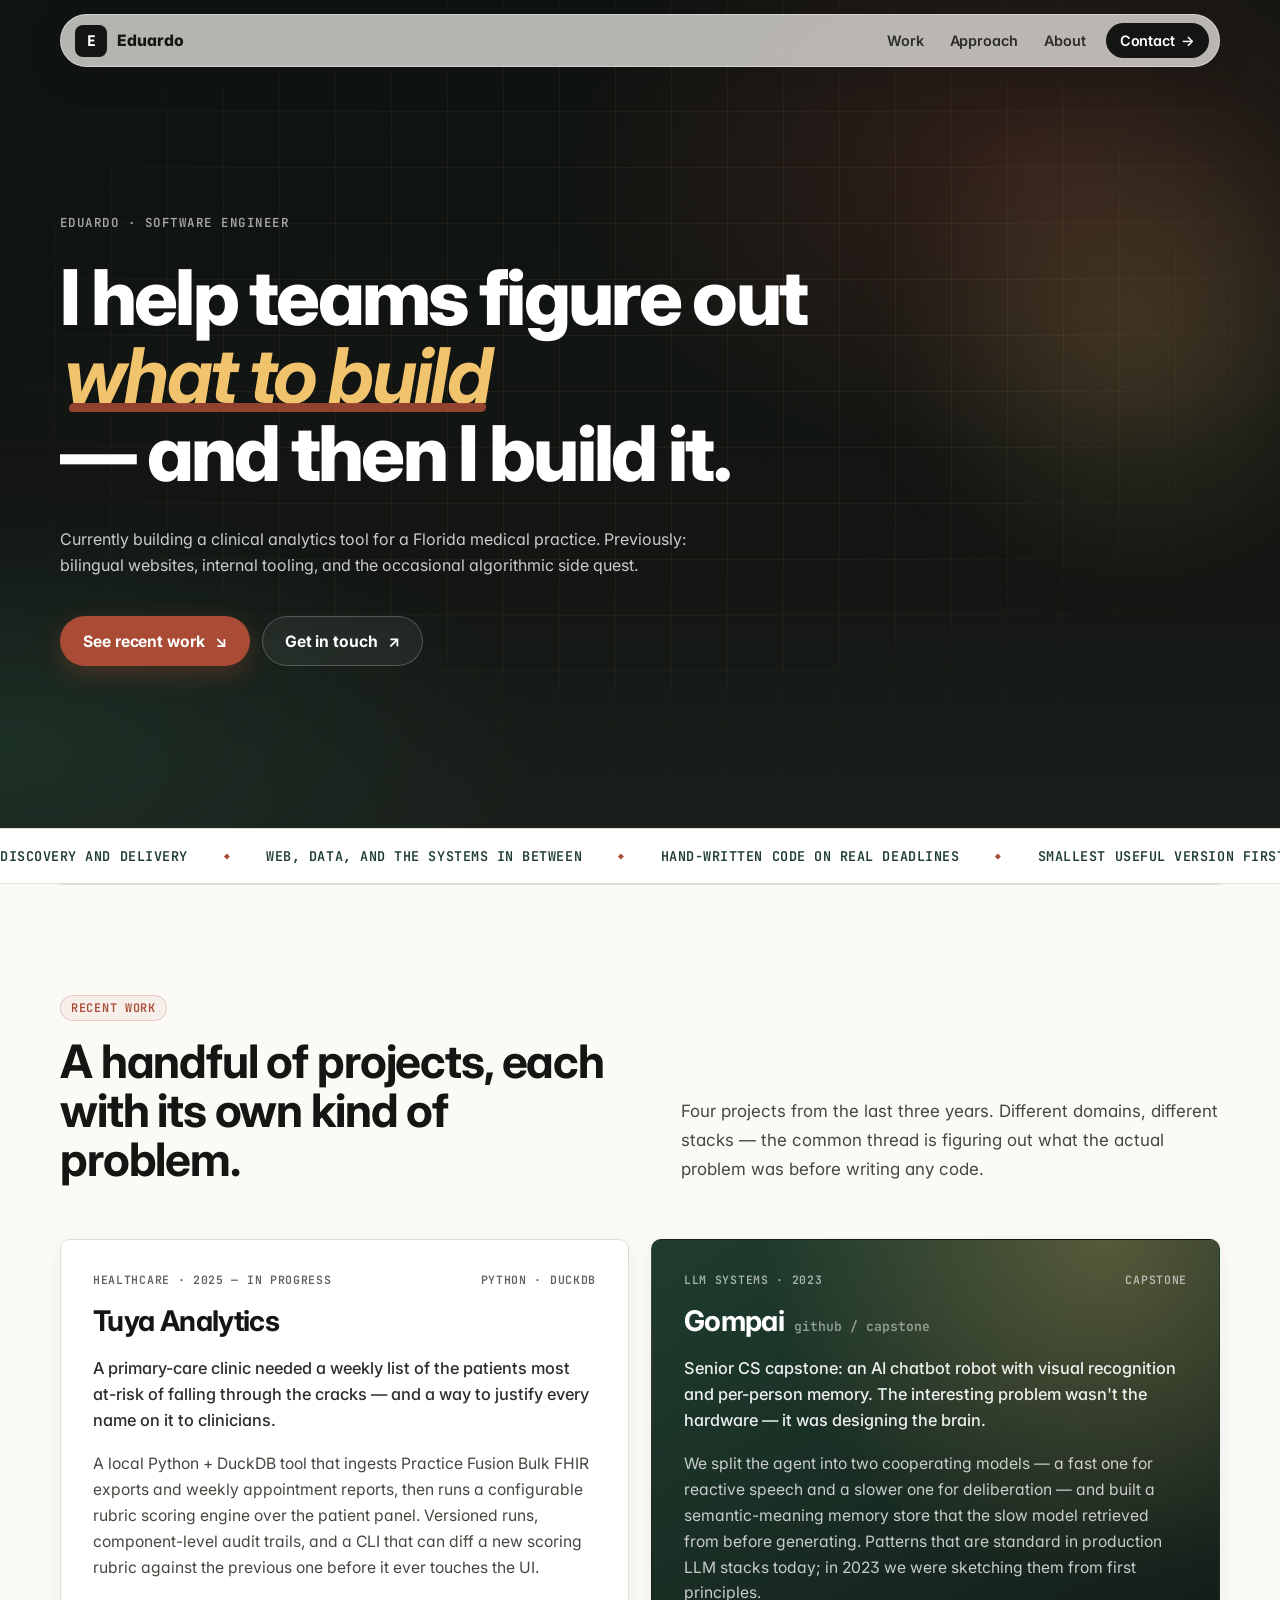
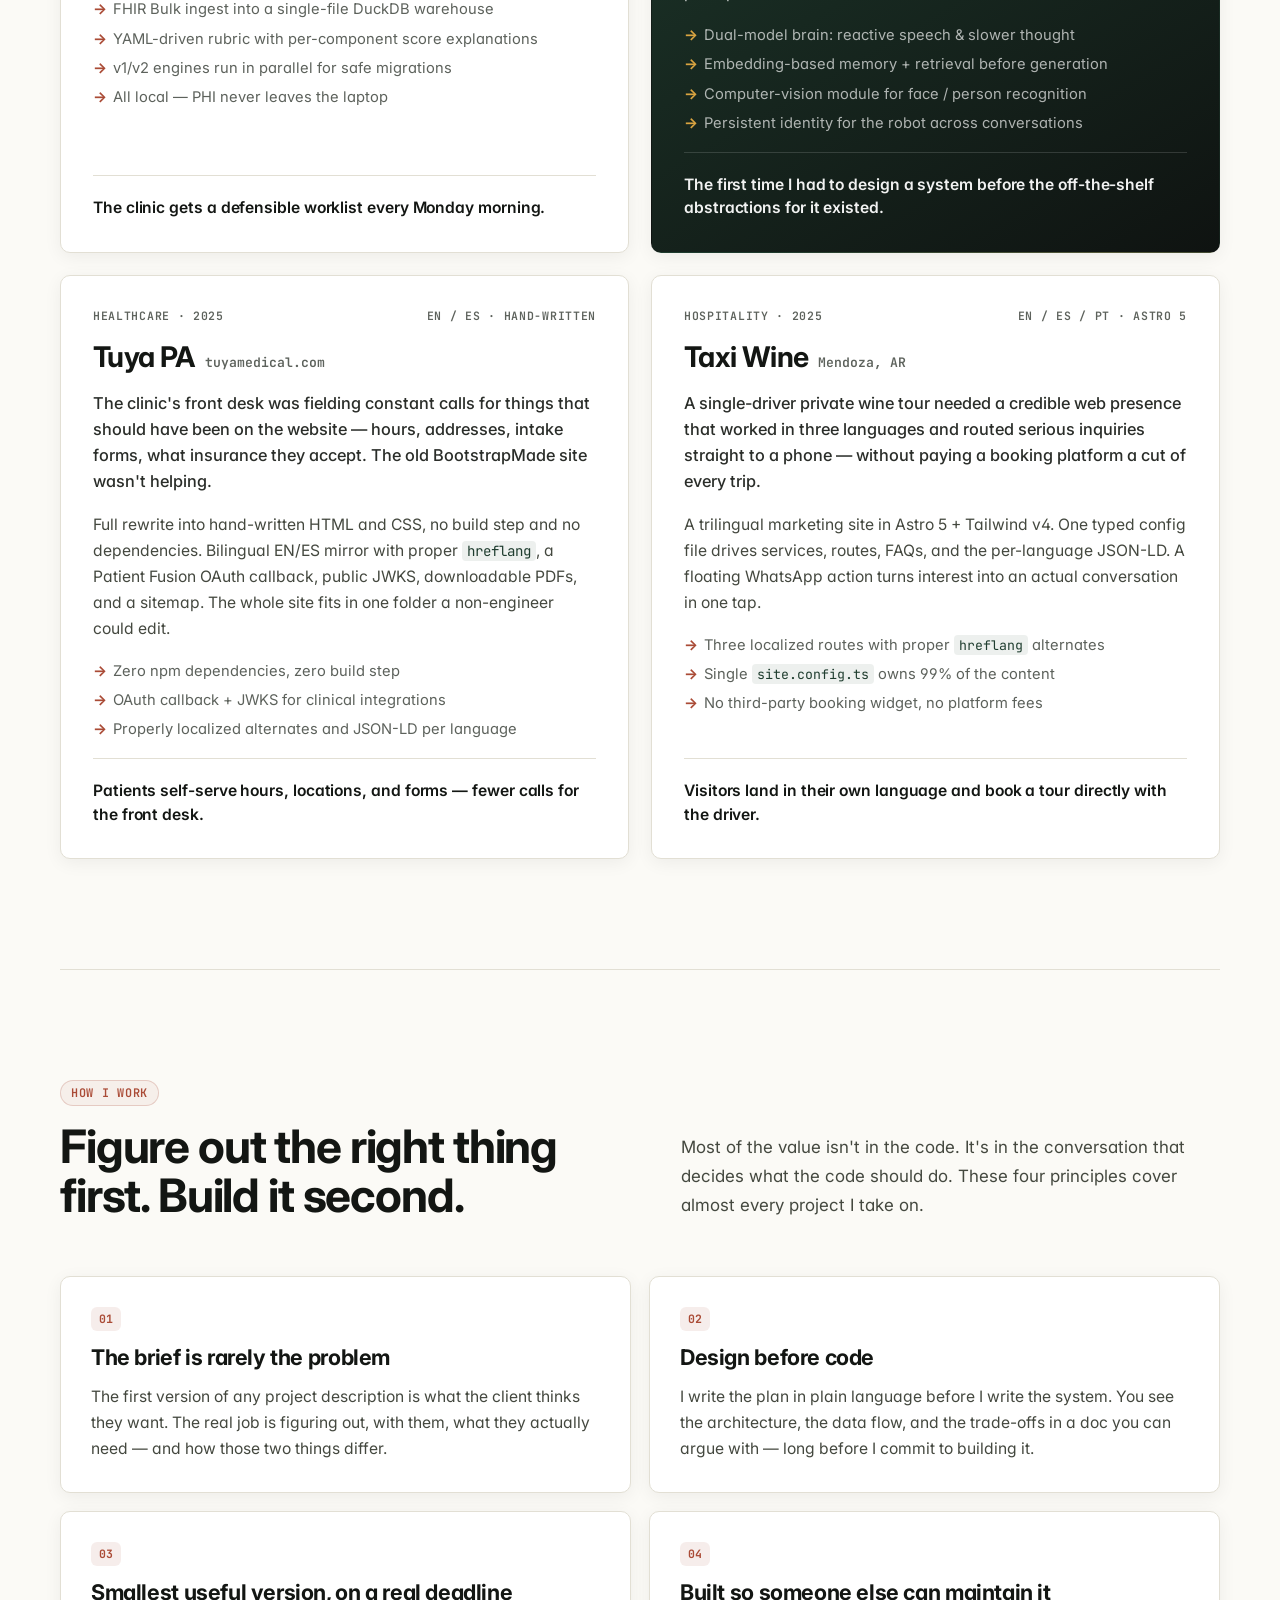
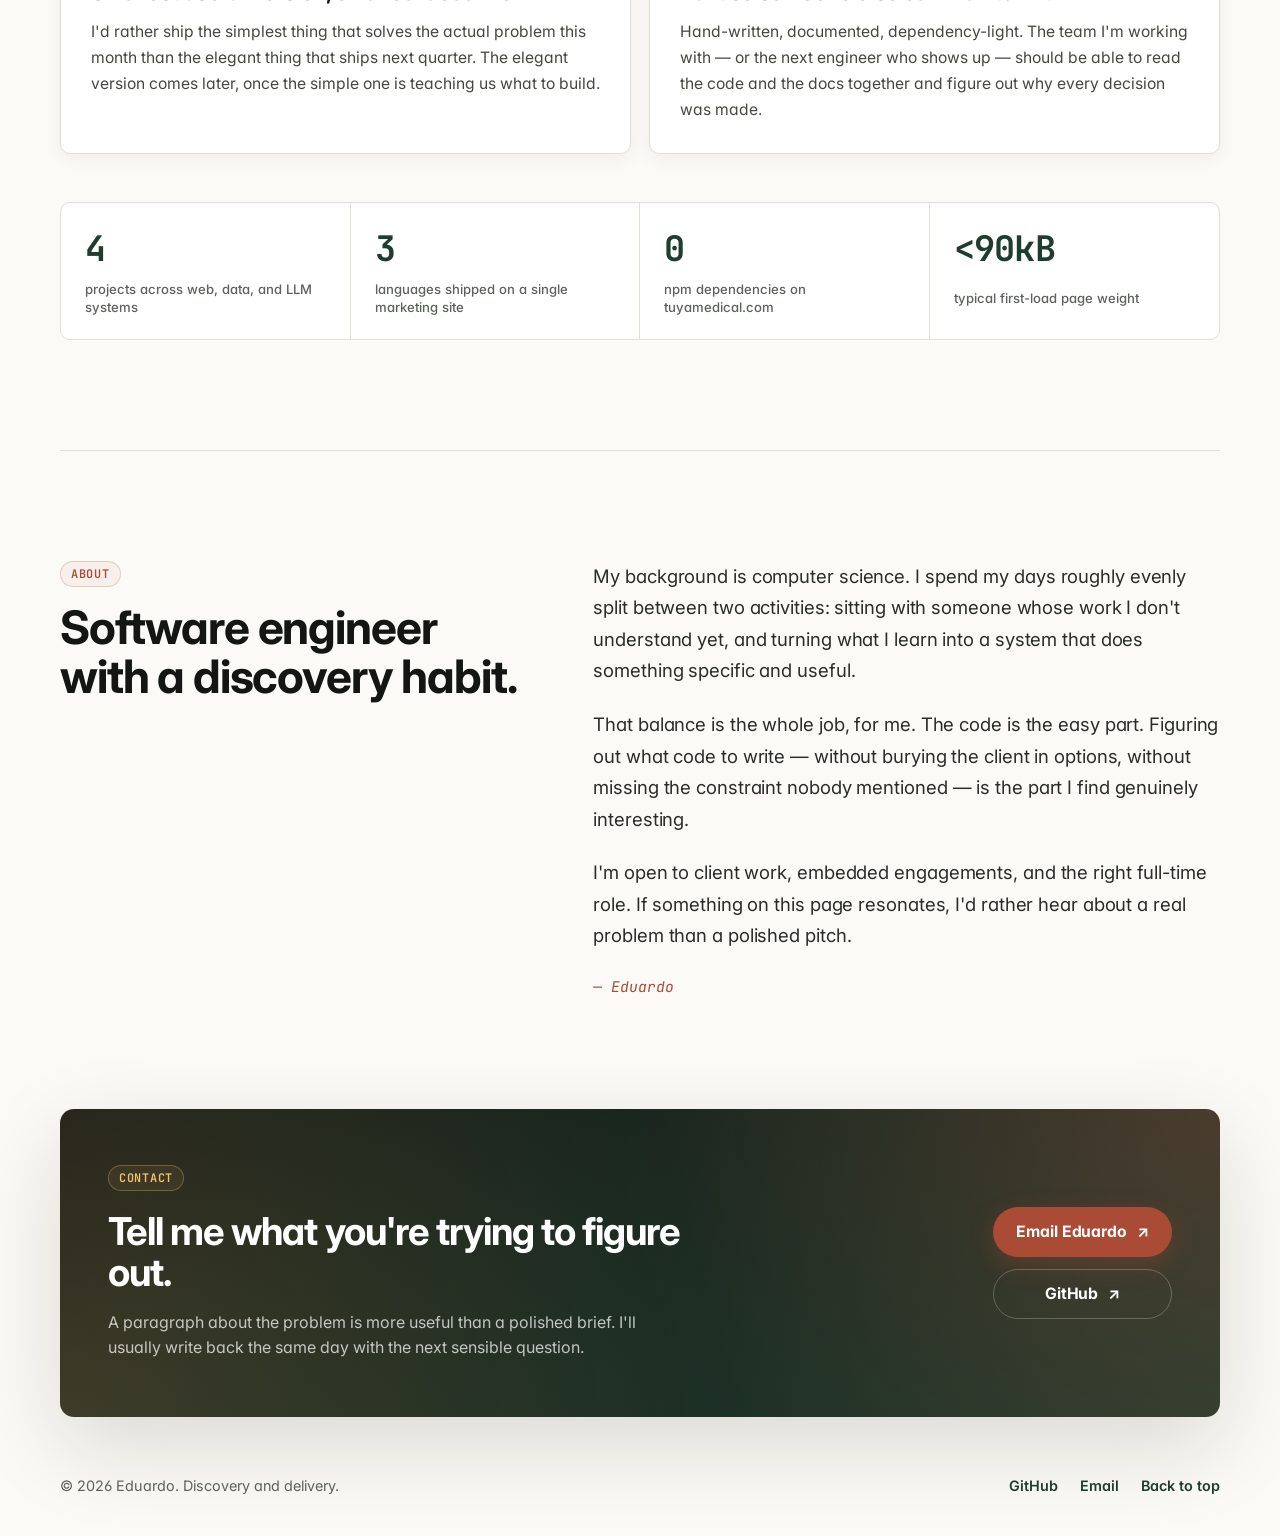
==== commit d5edcd0d: "Reposition site around discovery-and-delivery - Drop the optimizer "live proof" section and the abst" ====
--- a/index.html
+++ b/index.html
@@ -3,319 +3,357 @@
   <head>
     <meta charset="utf-8" />
     <meta name="viewport" content="width=device-width, initial-scale=1" />
+    <meta name="theme-color" content="#0f1311" />
+    <meta name="color-scheme" content="light" />
     <meta
       name="description"
-      content="Eduardo is a software engineer who builds practical business systems, automations, dashboards, and internal tools for teams that need software to make work easier."
+      content="Eduardo — software engineer. Discovery and delivery across web, internal tooling, and data systems. Currently building a clinical analytics tool for a Florida medical practice."
     />
-    <title>Eduardo | Software Engineer for Practical Systems</title>
+    <meta property="og:title" content="Eduardo — Software engineer. Discovery and delivery." />
+    <meta property="og:description" content="I help teams figure out what to build, and then I build it. Recent work across clinical analytics, bilingual websites, and LLM systems." />
+    <meta property="og:type" content="website" />
+    <link rel="icon" type="image/svg+xml" href="data:image/svg+xml,%3Csvg xmlns='http://www.w3.org/2000/svg' viewBox='0 0 32 32'%3E%3Crect width='32' height='32' rx='7' fill='%230f1311'/%3E%3Ctext x='16' y='22' font-family='ui-monospace,monospace' font-size='17' font-weight='800' fill='%23fbfaf6' text-anchor='middle'%3EE%3C/text%3E%3C/svg%3E" />
+    <title>Eduardo — Software engineer. Discovery and delivery.</title>
     <link rel="preconnect" href="https://fonts.googleapis.com" />
     <link rel="preconnect" href="https://fonts.gstatic.com" crossorigin />
     <link
-      href="https://fonts.googleapis.com/css2?family=Inter:wght@400;500;600;700;800&family=JetBrains+Mono:wght@600;700&display=swap"
+      href="https://fonts.googleapis.com/css2?family=Inter:wght@400;500;600;700;800;900&family=JetBrains+Mono:wght@500;600;700&display=swap"
       rel="stylesheet"
     />
     <link rel="stylesheet" href="./styles.css" />
   </head>
   <body>
     <header class="site-header" data-header>
-      <a class="brand" href="#top" aria-label="Eduardo home">
+      <a class="brand" href="#top" aria-label="Eduardo — back to top">
         <span class="brand-mark">E</span>
-        <span>Eduardo</span>
+        <span class="brand-name">Eduardo</span>
       </a>
 
-      <nav class="nav-links" aria-label="Primary navigation">
-        <a href="#systems">Systems</a>
-        <a href="#proof">Proof</a>
+      <nav class="nav-links" aria-label="Primary">
         <a href="#work">Work</a>
-        <a href="#process">Process</a>
-        <a href="#contact">Contact</a>
+        <a href="#approach">Approach</a>
+        <a href="#about">About</a>
+        <a href="#contact" class="nav-cta">Contact <span aria-hidden="true">&#8594;</span></a>
       </nav>
     </header>
 
     <main id="top">
       <section class="hero" aria-labelledby="hero-title">
-        <div class="hero-content">
-          <p class="eyebrow">Software Engineering for Practical Work</p>
-          <h1 id="hero-title">I build software that makes messy work easier.</h1>
+        <div class="hero-bg" aria-hidden="true">
+          <div class="hero-grid"></div>
+          <div class="hero-glow"></div>
+        </div>
+
+        <div class="hero-inner">
+          <p class="hero-eyebrow">Eduardo &middot; Software engineer</p>
+
+          <h1 id="hero-title">
+            I help teams figure out<br />
+            <em>what to build</em><br />
+            — and then I build it.
+          </h1>
+
           <p class="hero-copy">
-            I help teams replace scattered spreadsheets, slow manual steps, and
-            unclear customer paths with dependable tools, automations, and web
-            systems that people can actually use.
-          </p>
-          <div class="hero-actions" aria-label="Primary actions">
-            <a class="button primary" href="mailto:hello@eduardo.dev?subject=Project%20inquiry">
-              <span>Start a Project</span>
+            Currently building a clinical analytics tool for a Florida medical
+            practice. Previously: bilingual websites, internal tooling, and
+            the occasional algorithmic side quest.
+          </p>
+
+          <div class="hero-actions">
+            <a class="button primary" href="#work">
+              <span>See recent work</span>
+              <span aria-hidden="true">&#8600;</span>
+            </a>
+            <a class="button secondary" href="#contact">
+              <span>Get in touch</span>
               <span aria-hidden="true">&#8599;</span>
             </a>
-            <a class="button secondary" href="#proof">
-              <span>See Live Proof</span>
-              <span aria-hidden="true">&#8600;</span>
-            </a>
-          </div>
-        </div>
-
-        <aside class="hero-note" aria-label="Engineering focus">
-          <span class="status-dot" aria-hidden="true"></span>
-          CS foundations, clean delivery, business-friendly handoff
-        </aside>
-      </section>
-
-      <section class="outcome-strip" aria-label="Business outcomes">
-        <p>Automate busywork</p>
-        <p>Connect tools</p>
-        <p>Make decisions clearer</p>
-      </section>
-
-      <section class="section systems-section" id="systems" aria-labelledby="systems-title">
-        <div class="section-heading">
-          <p class="eyebrow">What I Build</p>
-          <h2 id="systems-title">Not just a website. Software that improves how the work gets done.</h2>
+          </div>
+        </div>
+      </section>
+
+      <section class="marquee" aria-label="What I focus on">
+        <div class="marquee-track">
+          <span>Discovery and delivery</span>
+          <span aria-hidden="true">&#9670;</span>
+          <span>Web, data, and the systems in between</span>
+          <span aria-hidden="true">&#9670;</span>
+          <span>Hand-written code on real deadlines</span>
+          <span aria-hidden="true">&#9670;</span>
+          <span>Smallest useful version first</span>
+          <span aria-hidden="true">&#9670;</span>
+          <span>Built so the next person can maintain it</span>
+          <span aria-hidden="true">&#9670;</span>
+        </div>
+      </section>
+
+      <section class="section work-section" id="work" aria-labelledby="work-title">
+        <div class="section-heading" data-reveal>
+          <div>
+            <p class="eyebrow">Recent work</p>
+            <h2 id="work-title">A handful of projects, each with its own kind of problem.</h2>
+          </div>
+          <p class="section-lede">
+            Four projects from the last three years. Different domains,
+            different stacks — the common thread is figuring out what the
+            actual problem was before writing any code.
+          </p>
+        </div>
+
+        <div class="project-grid">
+          <article class="project-card" data-reveal>
+            <div class="project-meta">
+              <span>Healthcare &middot; 2025 — in progress</span>
+              <span>Python &middot; DuckDB</span>
+            </div>
+            <h3>Tuya Analytics</h3>
+            <p class="project-problem">
+              A primary-care clinic needed a weekly list of the patients most
+              at-risk of falling through the cracks — and a way to justify
+              every name on it to clinicians.
+            </p>
+            <p>
+              A local Python + DuckDB tool that ingests Practice Fusion Bulk
+              FHIR exports and weekly appointment reports, then runs a
+              configurable rubric scoring engine over the patient panel.
+              Versioned runs, component-level audit trails, and a CLI that
+              can diff a new scoring rubric against the previous one before
+              it ever touches the UI.
+            </p>
+            <ul class="project-bullets">
+              <li>FHIR Bulk ingest into a single-file DuckDB warehouse</li>
+              <li>YAML-driven rubric with per-component score explanations</li>
+              <li>v1/v2 engines run in parallel for safe migrations</li>
+              <li>All local — PHI never leaves the laptop</li>
+            </ul>
+            <p class="project-outcome">
+              The clinic gets a defensible worklist every Monday morning.
+            </p>
+          </article>
+
+          <article class="project-card accent" data-reveal>
+            <div class="project-meta">
+              <span>LLM systems &middot; 2023</span>
+              <span>Capstone</span>
+            </div>
+            <h3>Gompai <span class="project-domain">github / capstone</span></h3>
+            <p class="project-problem">
+              Senior CS capstone: an AI chatbot robot with visual recognition
+              and per-person memory. The interesting problem wasn't the
+              hardware — it was designing the brain.
+            </p>
+            <p>
+              We split the agent into two cooperating models — a fast one for
+              reactive speech and a slower one for deliberation — and built a
+              semantic-meaning memory store that the slow model retrieved
+              from before generating. Patterns that are standard in
+              production LLM stacks today; in 2023 we were sketching them
+              from first principles.
+            </p>
+            <ul class="project-bullets">
+              <li>Dual-model brain: reactive speech &amp; slower thought</li>
+              <li>Embedding-based memory + retrieval before generation</li>
+              <li>Computer-vision module for face / person recognition</li>
+              <li>Persistent identity for the robot across conversations</li>
+            </ul>
+            <p class="project-outcome">
+              The first time I had to design a system before the off-the-shelf
+              abstractions for it existed.
+            </p>
+          </article>
+
+          <article class="project-card" data-reveal>
+            <div class="project-meta">
+              <span>Healthcare &middot; 2025</span>
+              <span>EN / ES &middot; hand-written</span>
+            </div>
+            <h3>Tuya PA <span class="project-domain">tuyamedical.com</span></h3>
+            <p class="project-problem">
+              The clinic's front desk was fielding constant calls for things
+              that should have been on the website — hours, addresses, intake
+              forms, what insurance they accept. The old BootstrapMade site
+              wasn't helping.
+            </p>
+            <p>
+              Full rewrite into hand-written HTML and CSS, no build step and
+              no dependencies. Bilingual EN/ES mirror with proper
+              <code>hreflang</code>, a Patient Fusion OAuth callback, public
+              JWKS, downloadable PDFs, and a sitemap. The whole site fits in
+              one folder a non-engineer could edit.
+            </p>
+            <ul class="project-bullets">
+              <li>Zero npm dependencies, zero build step</li>
+              <li>OAuth callback + JWKS for clinical integrations</li>
+              <li>Properly localized alternates and JSON-LD per language</li>
+            </ul>
+            <p class="project-outcome">
+              Patients self-serve hours, locations, and forms — fewer calls
+              for the front desk.
+            </p>
+          </article>
+
+          <article class="project-card" data-reveal>
+            <div class="project-meta">
+              <span>Hospitality &middot; 2025</span>
+              <span>EN / ES / PT &middot; Astro 5</span>
+            </div>
+            <h3>Taxi Wine <span class="project-domain">Mendoza, AR</span></h3>
+            <p class="project-problem">
+              A single-driver private wine tour needed a credible web
+              presence that worked in three languages and routed serious
+              inquiries straight to a phone — without paying a booking
+              platform a cut of every trip.
+            </p>
+            <p>
+              A trilingual marketing site in Astro 5 + Tailwind v4. One
+              typed config file drives services, routes, FAQs, and the
+              per-language JSON-LD. A floating WhatsApp action turns interest
+              into an actual conversation in one tap.
+            </p>
+            <ul class="project-bullets">
+              <li>Three localized routes with proper <code>hreflang</code> alternates</li>
+              <li>Single <code>site.config.ts</code> owns 99% of the content</li>
+              <li>No third-party booking widget, no platform fees</li>
+            </ul>
+            <p class="project-outcome">
+              Visitors land in their own language and book a tour directly
+              with the driver.
+            </p>
+          </article>
+        </div>
+      </section>
+
+      <section class="section approach-section" id="approach" aria-labelledby="approach-title">
+        <div class="section-heading" data-reveal>
+          <div>
+            <p class="eyebrow">How I work</p>
+            <h2 id="approach-title">Figure out the right thing first. Build it second.</h2>
+          </div>
+          <p class="section-lede">
+            Most of the value isn't in the code. It's in the conversation
+            that decides what the code should do. These four principles
+            cover almost every project I take on.
+          </p>
+        </div>
+
+        <ol class="approach-list">
+          <li data-reveal>
+            <span class="card-index">01</span>
+            <h3>The brief is rarely the problem</h3>
+            <p>
+              The first version of any project description is what the client
+              thinks they want. The real job is figuring out, with them, what
+              they actually need — and how those two things differ.
+            </p>
+          </li>
+          <li data-reveal>
+            <span class="card-index">02</span>
+            <h3>Design before code</h3>
+            <p>
+              I write the plan in plain language before I write the system.
+              You see the architecture, the data flow, and the trade-offs in
+              a doc you can argue with — long before I commit to building it.
+            </p>
+          </li>
+          <li data-reveal>
+            <span class="card-index">03</span>
+            <h3>Smallest useful version, on a real deadline</h3>
+            <p>
+              I'd rather ship the simplest thing that solves the actual
+              problem this month than the elegant thing that ships next
+              quarter. The elegant version comes later, once the simple one
+              is teaching us what to build.
+            </p>
+          </li>
+          <li data-reveal>
+            <span class="card-index">04</span>
+            <h3>Built so someone else can maintain it</h3>
+            <p>
+              Hand-written, documented, dependency-light. The team I'm
+              working with — or the next engineer who shows up — should be
+              able to read the code and the docs together and figure out why
+              every decision was made.
+            </p>
+          </li>
+        </ol>
+
+        <div class="numbers-strip" data-reveal aria-label="Recent numbers">
+          <div>
+            <strong>4</strong>
+            <small>projects across web, data, and LLM systems</small>
+          </div>
+          <div>
+            <strong>3</strong>
+            <small>languages shipped on a single marketing site</small>
+          </div>
+          <div>
+            <strong>0</strong>
+            <small>npm dependencies on tuyamedical.com</small>
+          </div>
+          <div>
+            <strong>&lt;90kB</strong>
+            <small>typical first-load page weight</small>
+          </div>
+        </div>
+      </section>
+
+      <section class="section about-section" id="about" aria-labelledby="about-title">
+        <div class="section-heading compact" data-reveal>
+          <p class="eyebrow">About</p>
+          <h2 id="about-title">Software engineer with a discovery habit.</h2>
+        </div>
+        <div class="about-copy" data-reveal>
           <p>
-            The best project might be a customer portal, a dashboard, a small
-            internal app, a data cleanup flow, or a website with serious logic
-            behind it. I start with the job your business needs done.
-          </p>
-        </div>
-
-        <div class="system-grid">
-          <article class="system-card">
-            <span>01</span>
-            <h3>Internal tools</h3>
-            <p>
-              Dashboards, request queues, admin panels, and small apps that
-              give teams one reliable place to work.
-            </p>
-          </article>
-          <article class="system-card accent">
-            <span>02</span>
-            <h3>Automation flows</h3>
-            <p>
-              Software that moves information between forms, spreadsheets,
-              email, CRMs, calendars, and databases without copy-paste chaos.
-            </p>
-          </article>
-          <article class="system-card">
-            <span>03</span>
-            <h3>Decision helpers</h3>
-            <p>
-              Search, matching, scoring, routing, reporting, and lightweight AI
-              tools that make complex choices easier to act on.
-            </p>
-          </article>
-        </div>
-      </section>
-
-      <section class="section proof-section" id="proof" aria-labelledby="proof-title">
-        <div class="section-heading proof-heading">
-          <p class="eyebrow">Live Proof</p>
-          <h2 id="proof-title">A tiny operations system, running in the browser.</h2>
+            My background is computer science. I spend my days roughly evenly
+            split between two activities: sitting with someone whose work I
+            don't understand yet, and turning what I learn into a system that
+            does something specific and useful.
+          </p>
           <p>
-            This demo scores hundreds of possible dispatch plans, balances
-            workload, and redraws the best route. The point is simple: useful
-            software can make hard operational decisions feel obvious.
-          </p>
-        </div>
-
-        <div class="optimizer-demo">
-          <div class="demo-topbar">
-            <div>
-              <span class="demo-label">Dispatch optimizer</span>
-              <strong data-plan-name>Balanced day</strong>
-            </div>
-            <div class="scenario-buttons" role="tablist" aria-label="Dispatch scenarios">
-              <button class="scenario-button is-active" type="button" data-scenario="balanced">
-                Balanced
-              </button>
-              <button class="scenario-button" type="button" data-scenario="rush">
-                Rush
-              </button>
-              <button class="scenario-button" type="button" data-scenario="travel">
-                Shortest Drive
-              </button>
-            </div>
-          </div>
-
-          <div class="demo-body">
-            <div class="map-shell">
-              <svg
-                class="dispatch-map"
-                viewBox="0 0 760 500"
-                role="img"
-                aria-label="Animated service dispatch map"
-              >
-                <defs>
-                  <pattern id="grid" width="38" height="38" patternUnits="userSpaceOnUse">
-                    <path d="M 38 0 L 0 0 0 38" fill="none" />
-                  </pattern>
-                  <filter id="soft-shadow" x="-30%" y="-30%" width="160%" height="160%">
-                    <feDropShadow dx="0" dy="10" stdDeviation="10" flood-opacity="0.14" />
-                  </filter>
-                </defs>
-                <rect class="map-bg" width="760" height="500" rx="18" />
-                <rect class="map-grid" width="760" height="500" rx="18" fill="url(#grid)" />
-                <g data-route-lines></g>
-                <g data-map-nodes></g>
-              </svg>
-
-              <div class="metric-cluster" aria-label="Optimizer metrics">
-                <div>
-                  <span data-demo-miles>0</span>
-                  <small>route miles</small>
-                </div>
-                <div>
-                  <span data-demo-balance>0%</span>
-                  <small>load balance</small>
-                </div>
-                <div>
-                  <span data-demo-checked>0</span>
-                  <small>plans scored</small>
-                </div>
-              </div>
-            </div>
-
-            <aside class="demo-panel">
-              <div class="panel-header">
-                <span>Chosen plan</span>
-                <strong data-plan-score>Score 0</strong>
-              </div>
-              <p data-plan-summary>
-                The optimizer is choosing the best route for the current day.
-              </p>
-              <div class="schedule-list" data-schedule-list></div>
-              <div class="logic-strip">
-                <span>Under the hood</span>
-                <p data-model-summary>
-                  Brute-force assignment, greedy route ordering, weighted
-                  scoring, and live SVG rendering.
-                </p>
-              </div>
-            </aside>
-          </div>
-        </div>
-      </section>
-
-      <section class="section work-section" id="work" aria-labelledby="work-title">
-        <div class="section-heading">
-          <p class="eyebrow">Recent Builds</p>
-          <h2 id="work-title">Practical software and web systems for real business needs.</h2>
-        </div>
-
-        <div class="project-grid">
-          <article class="project-card">
-            <div class="project-meta">
-              <span>Healthcare</span>
-              <span>Web System</span>
-            </div>
-            <h3>Tuya PA</h3>
-            <p>
-              A patient-facing site with location pages, forms, privacy pages,
-              and bilingual content paths that reduce avoidable phone calls.
-            </p>
-            <div class="business-win">
-              <span>Business win</span>
-              <strong>Patients can find the right office information and documents faster.</strong>
-            </div>
-          </article>
-
-          <article class="project-card accent">
-            <div class="project-meta">
-              <span>Local Commerce</span>
-              <span>Service Flow</span>
-            </div>
-            <h3>Taxi Wine</h3>
-            <p>
-              A polished digital foundation for a wine delivery business, built
-              around trust, service clarity, and customer action.
-            </p>
-            <div class="business-win">
-              <span>Business win</span>
-              <strong>Visitors understand the offer quickly and know exactly what to do next.</strong>
-            </div>
-          </article>
-
-          <article class="project-card">
-            <div class="project-meta">
-              <span>Operations</span>
-              <span>Internal Tools</span>
-            </div>
-            <h3>Admin Helpers</h3>
-            <p>
-              Small systems that clean up requests, reduce copy-paste work, and
-              make follow-up easier for busy teams.
-            </p>
-            <div class="business-win">
-              <span>Business win</span>
-              <strong>Teams spend less time sorting information and more time serving customers.</strong>
-            </div>
-          </article>
-        </div>
-      </section>
-
-      <section class="section process-section" id="process" aria-labelledby="process-title">
-        <div class="section-heading compact">
-          <p class="eyebrow">How It Works</p>
-          <h2 id="process-title">A software process that stays understandable.</h2>
-        </div>
-
-        <div class="process-list">
-          <article>
-            <span>01</span>
-            <h3>Map the real workflow</h3>
-            <p>We identify where time, information, or decisions are getting stuck.</p>
-          </article>
-          <article>
-            <span>02</span>
-            <h3>Design the smallest useful system</h3>
-            <p>I turn the goal into clear screens, data flow, logic, and launch steps.</p>
-          </article>
-          <article>
-            <span>03</span>
-            <h3>Build, test, and hand off</h3>
-            <p>You get working software, plain-language notes, and a system that can grow.</p>
-          </article>
-        </div>
-      </section>
-
-      <section class="section about-section" id="about" aria-labelledby="about-title">
-        <div class="section-heading compact">
-          <p class="eyebrow">About Eduardo</p>
-          <h2 id="about-title">A software engineer who cares about the useful part.</h2>
-        </div>
-        <div class="about-copy">
+            That balance is the whole job, for me. The code is the easy part.
+            Figuring out what code to write — without burying the client in
+            options, without missing the constraint nobody mentioned — is the
+            part I find genuinely interesting.
+          </p>
           <p>
-            My background is computer science and software engineering. I like
-            turning ambiguous problems into systems: data models, user flows,
-            reliable logic, clean interfaces, and maintainable code.
-          </p>
-          <p>
-            The goal is not to bury clients in technical choices. The goal is
-            software that solves the right problem, works smoothly on launch day,
-            and is still understandable after the excitement wears off.
-          </p>
-        </div>
-      </section>
-
-      <section class="contact-section" id="contact" aria-labelledby="contact-title">
+            I'm open to client work, embedded engagements, and the right
+            full-time role. If something on this page resonates, I'd rather
+            hear about a real problem than a polished pitch.
+          </p>
+          <p class="signature">— Eduardo</p>
+        </div>
+      </section>
+
+      <section class="contact-section" id="contact" aria-labelledby="contact-title" data-reveal>
         <div>
           <p class="eyebrow">Contact</p>
-          <h2 id="contact-title">Tell me what work you want software to make easier.</h2>
+          <h2 id="contact-title">Tell me what you're trying to figure out.</h2>
+          <p class="contact-lede">
+            A paragraph about the problem is more useful than a polished
+            brief. I'll usually write back the same day with the next
+            sensible question.
+          </p>
         </div>
         <div class="contact-actions">
           <a class="button primary" href="mailto:hello@eduardo.dev?subject=Project%20inquiry">
             <span>Email Eduardo</span>
             <span aria-hidden="true">&#8599;</span>
           </a>
-          <a class="button ghost" href="#proof">
-            <span>Review the Demo</span>
-            <span aria-hidden="true">&#8593;</span>
+          <a class="button ghost" href="https://github.com/eduardopy" target="_blank" rel="noopener">
+            <span>GitHub</span>
+            <span aria-hidden="true">&#8599;</span>
           </a>
         </div>
       </section>
     </main>
 
     <footer class="site-footer">
-      <p>&copy; <span data-year></span> Eduardo. Software for useful outcomes.</p>
-      <a href="#top">Back to top</a>
+      <p>&copy; <span data-year></span> Eduardo. Discovery and delivery.</p>
+      <div class="footer-links">
+        <a href="https://github.com/eduardopy" target="_blank" rel="noopener">GitHub</a>
+        <a href="mailto:hello@eduardo.dev">Email</a>
+        <a href="#top">Back to top</a>
+      </div>
     </footer>
 
     <script src="./script.js"></script>
--- a/styles.css
+++ b/styles.css
@@ -1,23 +1,40 @@
 :root {
-  --ink: #171717;
+  --ink: #131613;
+  --ink-soft: #2a2d29;
   --muted: #5d625c;
+  --muted-strong: #44483f;
   --paper: #fbfaf6;
   --paper-strong: #ffffff;
-  --line: #dedbd1;
-  --forest: #244536;
+  --paper-warm: #f4f1e8;
+  --line: #e2dfd4;
+  --line-strong: #c8c4b6;
+  --forest: #1f3d2f;
+  --forest-soft: #2d5340;
   --blue: #2c5d7d;
   --brick: #aa4b36;
+  --brick-deep: #8a3a28;
   --gold: #d9a441;
-  --mint: #75d99b;
-  --shadow: 0 24px 80px rgba(23, 23, 23, 0.14);
-}
-
-* {
+  --gold-soft: #f1c36c;
+  --mint: #74d99b;
+  --shadow-sm: 0 4px 18px rgba(20, 20, 14, 0.06);
+  --shadow-md: 0 14px 40px rgba(20, 20, 14, 0.08);
+  --shadow-lg: 0 30px 90px rgba(20, 20, 14, 0.14);
+  --radius-sm: 6px;
+  --radius-md: 10px;
+  --radius-lg: 14px;
+  --ease-out: cubic-bezier(0.22, 1, 0.36, 1);
+  --container: 1160px;
+}
+
+*,
+*::before,
+*::after {
   box-sizing: border-box;
 }
 
 html {
   scroll-behavior: smooth;
+  -webkit-text-size-adjust: 100%;
 }
 
 [id] {
@@ -29,10 +46,12 @@
   color: var(--ink);
   background: var(--paper);
   font-family: "Inter", system-ui, -apple-system, BlinkMacSystemFont, "Segoe UI", sans-serif;
-  letter-spacing: 0;
-}
-
-body::selection {
+  font-feature-settings: "ss01", "cv11";
+  -webkit-font-smoothing: antialiased;
+  -moz-osx-font-smoothing: grayscale;
+}
+
+::selection {
   color: var(--paper-strong);
   background: var(--brick);
 }
@@ -42,163 +61,251 @@
   text-decoration: none;
 }
 
+code {
+  padding: 1px 5px;
+  border-radius: 4px;
+  background: rgba(31, 61, 47, 0.08);
+  color: var(--forest);
+  font-family: "JetBrains Mono", ui-monospace, monospace;
+  font-size: 0.9em;
+}
+
+img,
+svg {
+  display: block;
+  max-width: 100%;
+}
+
+/* ============== Header ============== */
 .site-header {
   position: fixed;
-  z-index: 20;
-  top: 16px;
+  z-index: 40;
+  top: 14px;
   left: 50%;
   display: flex;
-  width: min(1120px, calc(100% - 32px));
-  min-height: 58px;
+  width: min(var(--container), calc(100% - 28px));
   align-items: center;
   justify-content: space-between;
   gap: 18px;
-  padding: 10px 12px;
-  border: 1px solid rgba(255, 255, 255, 0.22);
-  border-radius: 8px;
-  background: rgba(251, 250, 246, 0.84);
-  box-shadow: 0 16px 56px rgba(23, 23, 23, 0.16);
-  backdrop-filter: blur(18px);
+  padding: 8px 10px 8px 14px;
+  border: 1px solid rgba(255, 255, 255, 0.4);
+  border-radius: 999px;
+  background: rgba(251, 250, 246, 0.7);
+  box-shadow: 0 10px 36px rgba(20, 20, 14, 0.12);
+  backdrop-filter: saturate(160%) blur(20px);
+  -webkit-backdrop-filter: saturate(160%) blur(20px);
   transform: translateX(-50%);
-  transition: border-color 180ms ease, background-color 180ms ease, box-shadow 180ms ease;
+  transition: border-color 220ms var(--ease-out),
+    background-color 220ms var(--ease-out),
+    box-shadow 220ms var(--ease-out), padding 220ms var(--ease-out);
 }
 
 .site-header.is-scrolled {
-  border-color: rgba(36, 69, 54, 0.16);
-  background: rgba(251, 250, 246, 0.95);
-  box-shadow: 0 12px 40px rgba(23, 23, 23, 0.12);
-}
-
-.brand,
-.nav-links {
-  display: flex;
+  padding: 6px 8px 6px 10px;
+  border-color: rgba(31, 61, 47, 0.12);
+  background: rgba(251, 250, 246, 0.94);
+  box-shadow: 0 8px 24px rgba(20, 20, 14, 0.1);
+}
+
+.brand {
+  display: inline-flex;
   align-items: center;
-}
-
-.brand {
   gap: 10px;
   font-weight: 800;
+  letter-spacing: -0.005em;
 }
 
 .brand-mark {
   display: grid;
-  width: 36px;
-  height: 36px;
+  width: 32px;
+  height: 32px;
   place-items: center;
-  border-radius: 6px;
+  border-radius: 8px;
   color: var(--paper-strong);
   background: var(--ink);
   font-family: "JetBrains Mono", monospace;
-  font-size: 0.95rem;
+  font-size: 0.92rem;
+}
+
+.brand-name {
+  font-size: 0.98rem;
 }
 
 .nav-links {
-  gap: 4px;
+  display: flex;
+  align-items: center;
+  gap: 2px;
   flex-wrap: wrap;
   justify-content: flex-end;
 }
 
 .nav-links a {
-  padding: 10px 11px;
-  border-radius: 6px;
-  color: #343630;
-  font-size: 0.92rem;
-  font-weight: 700;
-  transition: background-color 160ms ease, color 160ms ease;
+  padding: 9px 12px;
+  border-radius: 999px;
+  color: var(--ink-soft);
+  font-size: 0.9rem;
+  font-weight: 600;
+  letter-spacing: -0.005em;
+  transition: background-color 160ms var(--ease-out),
+    color 160ms var(--ease-out);
 }
 
 .nav-links a:hover,
 .nav-links a:focus-visible {
-  color: var(--paper-strong);
-  background: var(--forest);
+  color: var(--ink);
+  background: rgba(31, 61, 47, 0.08);
   outline: none;
 }
 
+.nav-cta {
+  margin-left: 6px;
+  color: var(--paper-strong) !important;
+  background: var(--ink) !important;
+  padding: 9px 14px !important;
+}
+
+.nav-cta:hover,
+.nav-cta:focus-visible {
+  background: var(--forest) !important;
+}
+
+.nav-cta span:last-child {
+  margin-left: 2px;
+  transition: transform 160ms var(--ease-out);
+}
+
+.nav-cta:hover span:last-child {
+  transform: translateX(2px);
+}
+
+/* ============== Hero ============== */
 .hero {
   position: relative;
   display: grid;
-  min-height: 78svh;
-  align-items: end;
-  padding: 132px max(24px, calc((100vw - 1120px) / 2)) 58px;
+  min-height: 92vh;
+  min-height: 92svh;
+  align-items: center;
+  padding: 132px max(28px, calc((100vw - var(--container)) / 2)) 80px;
   overflow: hidden;
   color: var(--paper-strong);
   background:
-    linear-gradient(90deg, rgba(12, 14, 12, 0.9) 0%, rgba(12, 14, 12, 0.64) 44%, rgba(12, 14, 12, 0.22) 100%),
-    linear-gradient(0deg, rgba(12, 14, 12, 0.56), rgba(12, 14, 12, 0.02) 46%),
-    url("./assets/hero-workspace.png") center / cover no-repeat;
-}
-
-.hero-content {
-  width: min(780px, 100%);
-}
-
-.eyebrow {
-  margin: 0 0 14px;
-  color: var(--brick);
+    radial-gradient(ellipse 60% 60% at 80% 20%, rgba(170, 75, 54, 0.22), transparent 60%),
+    radial-gradient(ellipse 70% 50% at 0% 90%, rgba(31, 61, 47, 0.6), transparent 60%),
+    linear-gradient(180deg, #0f1311 0%, #131613 70%, #1b1f1b 100%);
+}
+
+.hero-bg {
+  position: absolute;
+  inset: 0;
+  pointer-events: none;
+}
+
+.hero-grid {
+  position: absolute;
+  inset: -1px;
+  background-image:
+    linear-gradient(rgba(241, 195, 108, 0.06) 1px, transparent 1px),
+    linear-gradient(90deg, rgba(241, 195, 108, 0.06) 1px, transparent 1px);
+  background-size: 56px 56px;
+  mask-image: radial-gradient(ellipse 75% 70% at 50% 40%, #000 35%, transparent 85%);
+  -webkit-mask-image: radial-gradient(ellipse 75% 70% at 50% 40%, #000 35%, transparent 85%);
+}
+
+.hero-glow {
+  position: absolute;
+  top: 8%;
+  right: -10%;
+  width: 540px;
+  height: 540px;
+  border-radius: 50%;
+  background: radial-gradient(circle, rgba(241, 195, 108, 0.18), transparent 65%);
+  filter: blur(40px);
+}
+
+.hero-inner {
+  position: relative;
+  width: 100%;
+  max-width: 980px;
+}
+
+.hero-eyebrow {
+  margin: 0 0 28px;
+  padding: 0;
+  color: rgba(255, 255, 255, 0.62);
   font-family: "JetBrains Mono", monospace;
-  font-size: 0.82rem;
+  font-size: 0.78rem;
+  font-weight: 600;
+  letter-spacing: 0.12em;
+  text-transform: uppercase;
+}
+
+h1, h2, h3, h4 {
+  margin: 0;
+  line-height: 1.02;
+  letter-spacing: -0.025em;
+}
+
+h1 {
+  max-width: 980px;
+  font-size: clamp(2.4rem, 6vw, 5.4rem);
+  font-weight: 800;
+  line-height: 1.02;
+  letter-spacing: -0.035em;
+}
+
+h1 em {
+  position: relative;
+  display: inline-block;
+  padding: 0 4px;
+  color: var(--gold-soft);
+  font-style: italic;
   font-weight: 700;
-  text-transform: uppercase;
-}
-
-.hero .eyebrow {
-  color: #f1c36c;
-}
-
-h1,
-h2,
-h3,
-h4,
-p {
-  overflow-wrap: anywhere;
-}
-
-h1,
-h2,
-h3,
-h4 {
-  margin: 0;
-  line-height: 1;
-  letter-spacing: 0;
-}
-
-h1 {
-  max-width: 880px;
-  font-size: 4.75rem;
-  font-weight: 800;
+}
+
+h1 em::after {
+  content: "";
+  position: absolute;
+  left: 2%;
+  right: 2%;
+  bottom: 4%;
+  height: 0.12em;
+  background: var(--brick);
+  border-radius: 999px;
+  opacity: 0.85;
+  transform: skewX(-12deg);
 }
 
 .hero-copy {
-  max-width: 720px;
-  margin: 24px 0 0;
-  color: rgba(255, 255, 255, 0.88);
-  font-size: 1.22rem;
-  line-height: 1.66;
-}
-
-.hero-actions,
-.contact-actions {
+  max-width: 660px;
+  margin: 32px 0 0;
+  color: rgba(255, 255, 255, 0.78);
+  font-size: clamp(1rem, 1.15vw, 1.18rem);
+  line-height: 1.65;
+}
+
+.hero-actions {
   display: flex;
   flex-wrap: wrap;
   gap: 12px;
-}
-
-.hero-actions {
-  margin-top: 34px;
+  margin-top: 38px;
 }
 
 .button {
   display: inline-flex;
-  min-height: 48px;
   align-items: center;
   justify-content: center;
   gap: 10px;
-  padding: 13px 18px;
+  min-height: 50px;
+  padding: 12px 22px;
   border: 1px solid transparent;
-  border-radius: 6px;
-  font-weight: 800;
-  line-height: 1.1;
-  transition: background-color 160ms ease, border-color 160ms ease, color 160ms ease, transform 160ms ease;
+  border-radius: 999px;
+  font-weight: 700;
+  font-size: 0.98rem;
+  letter-spacing: -0.005em;
+  cursor: pointer;
+  transition: background-color 180ms var(--ease-out),
+    border-color 180ms var(--ease-out), color 180ms var(--ease-out),
+    transform 180ms var(--ease-out), box-shadow 220ms var(--ease-out);
 }
 
 .button:hover,
@@ -207,555 +314,385 @@
   outline: none;
 }
 
+.button:focus-visible {
+  box-shadow: 0 0 0 3px rgba(241, 195, 108, 0.55);
+}
+
 .button.primary {
   color: var(--paper-strong);
   background: var(--brick);
+  box-shadow: 0 8px 24px rgba(170, 75, 54, 0.32);
 }
 
 .button.primary:hover,
 .button.primary:focus-visible {
-  background: #923e2e;
+  background: var(--brick-deep);
+  box-shadow: 0 12px 32px rgba(170, 75, 54, 0.42);
 }
 
 .button.secondary {
-  border-color: rgba(255, 255, 255, 0.35);
+  border-color: rgba(255, 255, 255, 0.22);
   color: var(--paper-strong);
-  background: rgba(255, 255, 255, 0.12);
+  background: rgba(255, 255, 255, 0.06);
+  backdrop-filter: blur(6px);
 }
 
 .button.secondary:hover,
 .button.secondary:focus-visible {
-  background: rgba(255, 255, 255, 0.22);
+  border-color: rgba(255, 255, 255, 0.38);
+  background: rgba(255, 255, 255, 0.14);
 }
 
 .button.ghost {
-  border-color: rgba(23, 23, 23, 0.16);
-  color: var(--ink);
-  background: var(--paper-strong);
+  border-color: rgba(255, 255, 255, 0.24);
+  color: var(--paper-strong);
+  background: transparent;
 }
 
 .button.ghost:hover,
 .button.ghost:focus-visible {
-  border-color: var(--forest);
-  color: var(--paper-strong);
-  background: var(--forest);
-}
-
-.hero-note {
-  position: absolute;
-  right: max(24px, calc((100vw - 1120px) / 2));
-  bottom: 58px;
-  display: inline-flex;
-  max-width: 360px;
-  align-items: center;
-  gap: 10px;
-  padding: 12px 14px;
-  border: 1px solid rgba(255, 255, 255, 0.22);
-  border-radius: 8px;
-  color: rgba(255, 255, 255, 0.9);
-  background: rgba(12, 14, 12, 0.34);
-  backdrop-filter: blur(14px);
-  font-size: 0.9rem;
-  font-weight: 700;
-}
-
-.status-dot {
-  width: 10px;
-  height: 10px;
-  flex: 0 0 10px;
-  border-radius: 50%;
-  background: var(--mint);
-  box-shadow: 0 0 0 6px rgba(117, 217, 155, 0.18);
-}
-
-.outcome-strip {
-  display: grid;
-  grid-template-columns: repeat(3, 1fr);
+  background: rgba(255, 255, 255, 0.1);
+}
+
+/* ============== Marquee ============== */
+.marquee {
+  overflow: hidden;
   border-top: 1px solid var(--line);
   border-bottom: 1px solid var(--line);
   background: var(--paper-strong);
-}
-
-.outcome-strip p {
-  margin: 0;
-  padding: 24px;
-  border-right: 1px solid var(--line);
+  --marquee-duration: 38s;
+}
+
+.marquee-track {
+  display: flex;
+  gap: 36px;
+  align-items: center;
+  padding: 18px 0;
+  white-space: nowrap;
+  animation: marquee var(--marquee-duration) linear infinite;
+}
+
+.marquee-track span {
   color: var(--forest);
   font-family: "JetBrains Mono", monospace;
-  font-size: 0.88rem;
-  font-weight: 700;
-  text-align: center;
+  font-size: 0.84rem;
+  font-weight: 600;
+  letter-spacing: 0.04em;
   text-transform: uppercase;
 }
 
-.outcome-strip p:last-child {
-  border-right: 0;
-}
-
+.marquee-track span[aria-hidden] {
+  color: var(--brick);
+  font-size: 0.6rem;
+}
+
+@keyframes marquee {
+  from { transform: translateX(0); }
+  to { transform: translateX(-50%); }
+}
+
+/* ============== Sections / shared ============== */
 .section {
-  width: min(1120px, calc(100% - 48px));
+  width: min(var(--container), calc(100% - 48px));
   margin: 0 auto;
-  padding: 94px 0;
+  padding: 110px 0;
+}
+
+.eyebrow {
+  display: inline-block;
+  margin: 0 0 16px;
+  padding: 4px 10px;
+  border: 1px solid rgba(170, 75, 54, 0.22);
+  border-radius: 999px;
+  color: var(--brick);
+  background: rgba(170, 75, 54, 0.06);
+  font-family: "JetBrains Mono", monospace;
+  font-size: 0.74rem;
+  font-weight: 600;
+  letter-spacing: 0.06em;
+  text-transform: uppercase;
 }
 
 .section-heading {
   display: grid;
-  grid-template-columns: 0.82fr 1.18fr;
-  gap: 40px;
+  grid-template-columns: 1.05fr 1fr;
+  gap: 56px;
   align-items: end;
-  margin-bottom: 34px;
+  margin-bottom: 56px;
 }
 
 .section-heading.compact {
   display: block;
-  max-width: 680px;
+  max-width: 720px;
+  margin-bottom: 40px;
 }
 
 .section-heading h2 {
-  max-width: 760px;
-  font-size: 3rem;
-  line-height: 1.04;
-}
-
-.section-heading p:not(.eyebrow) {
+  font-size: clamp(2rem, 3.6vw, 3rem);
+  line-height: 1.06;
+}
+
+.section-lede {
   margin: 0;
-  color: var(--muted);
-  font-size: 1.08rem;
-  line-height: 1.72;
-}
-
-.system-grid,
-.project-grid,
-.process-list {
+  color: var(--muted-strong);
+  font-size: 1.06rem;
+  line-height: 1.7;
+}
+
+.card-index {
+  display: inline-flex;
+  align-self: flex-start;
+  align-items: center;
+  height: 24px;
+  padding: 0 8px;
+  border-radius: 6px;
+  background: rgba(170, 75, 54, 0.1);
+  color: var(--brick);
+  font-family: "JetBrains Mono", monospace;
+  font-size: 0.72rem;
+  font-weight: 700;
+}
+
+/* ============== Work ============== */
+.work-section {
+  border-top: 1px solid var(--line);
+}
+
+.project-grid {
   display: grid;
-  grid-template-columns: repeat(3, 1fr);
-  gap: 16px;
-}
-
-.system-card,
-.project-card,
-.process-list article {
+  grid-template-columns: repeat(2, 1fr);
+  gap: 22px;
+}
+
+.project-card {
+  display: flex;
+  flex-direction: column;
+  gap: 18px;
+  padding: 32px;
   border: 1px solid var(--line);
-  border-radius: 8px;
+  border-radius: var(--radius-md);
   background: var(--paper-strong);
-  box-shadow: 0 16px 46px rgba(23, 23, 23, 0.06);
-}
-
-.system-card {
-  min-height: 310px;
-  padding: 24px;
-}
-
-.system-card.accent {
+  box-shadow: var(--shadow-sm);
+  transition: transform 240ms var(--ease-out),
+    box-shadow 240ms var(--ease-out), border-color 240ms var(--ease-out);
+}
+
+.project-card:hover {
+  transform: translateY(-4px);
+  box-shadow: var(--shadow-md);
+  border-color: rgba(170, 75, 54, 0.32);
+}
+
+.project-card.accent {
   color: var(--paper-strong);
   border-color: transparent;
   background:
-    radial-gradient(circle at 20% 0%, rgba(217, 164, 65, 0.28), transparent 34%),
-    linear-gradient(145deg, var(--forest), #171717);
-}
-
-.system-card span,
-.project-meta,
-.business-win span,
-.process-list span,
-.demo-label,
-.panel-header span,
-.logic-strip span {
+    radial-gradient(circle at 80% 0%, rgba(241, 195, 108, 0.28), transparent 45%),
+    linear-gradient(150deg, #1f3d2f 0%, #0f1311 100%);
+}
+
+.project-card.accent:hover {
+  border-color: rgba(241, 195, 108, 0.3);
+}
+
+.project-meta {
+  display: flex;
+  justify-content: space-between;
+  gap: 14px;
+  flex-wrap: wrap;
+  color: var(--muted);
   font-family: "JetBrains Mono", monospace;
-  font-size: 0.76rem;
+  font-size: 0.72rem;
+  font-weight: 600;
+  letter-spacing: 0.06em;
+  text-transform: uppercase;
+}
+
+.project-card.accent .project-meta {
+  color: rgba(255, 255, 255, 0.62);
+}
+
+.project-card h3 {
+  display: flex;
+  align-items: baseline;
+  flex-wrap: wrap;
+  gap: 10px;
+  font-size: 1.78rem;
+  line-height: 1.1;
+  letter-spacing: -0.022em;
+}
+
+.project-domain {
+  color: var(--muted);
+  font-family: "JetBrains Mono", monospace;
+  font-size: 0.82rem;
+  font-weight: 600;
+  letter-spacing: 0;
+  text-transform: none;
+}
+
+.project-card.accent .project-domain {
+  color: rgba(255, 255, 255, 0.5);
+}
+
+.project-card p {
+  margin: 0;
+  color: var(--muted-strong);
+  line-height: 1.65;
+  font-size: 0.98rem;
+}
+
+.project-problem {
+  color: var(--ink-soft) !important;
+  font-weight: 500;
+  font-size: 1.02rem !important;
+  line-height: 1.6 !important;
+}
+
+.project-card.accent p {
+  color: rgba(255, 255, 255, 0.76);
+}
+
+.project-card.accent .project-problem {
+  color: rgba(255, 255, 255, 0.92) !important;
+}
+
+.project-card.accent code {
+  background: rgba(241, 195, 108, 0.14);
+  color: var(--gold-soft);
+}
+
+.project-bullets {
+  margin: 0;
+  padding: 0;
+  list-style: none;
+  display: grid;
+  gap: 7px;
+}
+
+.project-bullets li {
+  position: relative;
+  padding-left: 20px;
+  color: var(--muted);
+  font-size: 0.92rem;
+  line-height: 1.5;
+}
+
+.project-bullets li::before {
+  content: "→";
+  position: absolute;
+  left: 0;
+  color: var(--brick);
   font-weight: 700;
-  text-transform: uppercase;
-}
-
-.system-card span,
-.process-list span,
-.business-win span {
-  color: var(--brick);
-}
-
-.system-card.accent span {
+}
+
+.project-card.accent .project-bullets li {
+  color: rgba(255, 255, 255, 0.66);
+}
+
+.project-card.accent .project-bullets li::before {
   color: var(--gold);
 }
 
-.system-card h3 {
-  margin-top: 78px;
-  font-size: 1.8rem;
-  line-height: 1.08;
-}
-
-.system-card p {
-  margin: 18px 0 0;
-  color: var(--muted);
-  line-height: 1.7;
-}
-
-.system-card.accent p {
-  color: rgba(255, 255, 255, 0.76);
-}
-
-.proof-section {
+.project-outcome {
+  margin-top: auto !important;
+  padding-top: 20px;
   border-top: 1px solid var(--line);
-}
-
-.proof-heading h2 {
-  max-width: 650px;
-}
-
-.optimizer-demo {
+  color: var(--ink) !important;
+  font-size: 0.98rem !important;
+  font-weight: 600 !important;
+  line-height: 1.5 !important;
+  letter-spacing: -0.005em;
+}
+
+.project-card.accent .project-outcome {
+  border-color: rgba(255, 255, 255, 0.14);
+  color: rgba(255, 255, 255, 0.94) !important;
+}
+
+/* ============== Approach (How I work) ============== */
+.approach-section {
+  border-top: 1px solid var(--line);
+}
+
+.approach-list {
+  list-style: none;
+  margin: 0;
+  padding: 0;
+  display: grid;
+  grid-template-columns: repeat(2, 1fr);
+  gap: 18px;
+}
+
+.approach-list li {
+  display: flex;
+  flex-direction: column;
+  gap: 14px;
+  padding: 30px;
+  border: 1px solid var(--line);
+  border-radius: var(--radius-md);
+  background: var(--paper-strong);
+  box-shadow: var(--shadow-sm);
+}
+
+.approach-list h3 {
+  margin: 0;
+  font-size: 1.35rem;
+  line-height: 1.16;
+  letter-spacing: -0.018em;
+}
+
+.approach-list p {
+  margin: 0;
+  color: var(--muted-strong);
+  line-height: 1.66;
+  font-size: 0.98rem;
+}
+
+.numbers-strip {
+  display: grid;
+  grid-template-columns: repeat(4, 1fr);
+  gap: 0;
+  margin-top: 48px;
   overflow: hidden;
-  border: 1px solid rgba(36, 69, 54, 0.18);
-  border-radius: 8px;
-  background: #f2efe8;
-  box-shadow: var(--shadow);
-}
-
-.demo-topbar {
-  display: flex;
-  align-items: center;
-  justify-content: space-between;
-  gap: 18px;
-  padding: 18px;
-  border-bottom: 1px solid var(--line);
+  border: 1px solid var(--line);
+  border-radius: var(--radius-md);
   background: var(--paper-strong);
 }
 
-.demo-topbar strong {
-  display: block;
-  margin-top: 6px;
-  font-size: 1.25rem;
-}
-
-.demo-label {
-  color: var(--brick);
-}
-
-.scenario-buttons {
-  display: flex;
-  flex-wrap: wrap;
+.numbers-strip div {
+  display: grid;
   gap: 8px;
-  justify-content: flex-end;
-}
-
-.scenario-button {
-  min-height: 38px;
-  padding: 9px 12px;
-  border: 1px solid var(--line);
-  border-radius: 6px;
-  color: var(--ink);
-  background: var(--paper);
-  cursor: pointer;
-  font: inherit;
-  font-size: 0.9rem;
-  font-weight: 800;
-  transition: background-color 160ms ease, border-color 160ms ease, color 160ms ease;
-}
-
-.scenario-button:hover,
-.scenario-button:focus-visible,
-.scenario-button.is-active {
-  border-color: var(--forest);
-  color: var(--paper-strong);
-  background: var(--forest);
-  outline: none;
-}
-
-.demo-body {
-  display: grid;
-  grid-template-columns: minmax(0, 1fr) 340px;
-  gap: 0;
-}
-
-.map-shell {
-  position: relative;
-  min-height: 520px;
-  padding: 18px;
-}
-
-.dispatch-map {
-  display: block;
-  width: 100%;
-  height: 100%;
-  min-height: 484px;
-}
-
-.map-bg {
-  fill: #fffaf1;
-}
-
-.map-grid {
-  stroke: rgba(36, 69, 54, 0.12);
-}
-
-.route-path {
-  fill: none;
-  stroke-linecap: round;
-  stroke-linejoin: round;
-  stroke-width: 7;
-  stroke-opacity: 0.88;
-  stroke-dasharray: 20 10;
-}
-
-.job-dot {
-  fill: var(--paper-strong);
-  stroke: var(--ink);
-  stroke-width: 2;
-}
-
-.job-node text,
-.tech-node text {
-  fill: var(--ink);
-  font-family: "JetBrains Mono", monospace;
-  font-size: 13px;
-  font-weight: 700;
-  pointer-events: none;
-}
-
-.tech-node text {
-  fill: var(--paper-strong);
-  font-size: 12px;
-}
-
-.metric-cluster {
-  position: absolute;
-  right: 30px;
-  bottom: 30px;
-  display: grid;
-  grid-template-columns: repeat(3, 1fr);
-  width: min(520px, calc(100% - 60px));
-  overflow: hidden;
-  border: 1px solid rgba(23, 23, 23, 0.1);
-  border-radius: 8px;
-  background: rgba(255, 255, 255, 0.88);
-  box-shadow: 0 18px 44px rgba(23, 23, 23, 0.12);
-  backdrop-filter: blur(12px);
-}
-
-.metric-cluster div {
-  display: grid;
-  gap: 4px;
-  padding: 14px;
+  padding: 22px 24px;
   border-right: 1px solid var(--line);
 }
 
-.metric-cluster div:last-child {
+.numbers-strip div:last-child {
   border-right: 0;
 }
 
-.metric-cluster span {
+.numbers-strip strong {
   color: var(--forest);
   font-family: "JetBrains Mono", monospace;
-  font-size: 1.4rem;
+  font-size: 2.2rem;
   font-weight: 700;
-}
-
-.metric-cluster small {
+  letter-spacing: -0.02em;
+  font-variant-numeric: tabular-nums;
+}
+
+.numbers-strip small {
   color: var(--muted);
-  font-size: 0.78rem;
-  font-weight: 800;
-  text-transform: uppercase;
-}
-
-.demo-panel {
-  display: flex;
-  min-height: 520px;
-  flex-direction: column;
-  padding: 22px;
-  border-left: 1px solid var(--line);
-  background:
-    linear-gradient(160deg, rgba(36, 69, 54, 0.97), rgba(23, 23, 23, 0.97)),
-    var(--forest);
-  color: var(--paper-strong);
-}
-
-.panel-header {
-  display: flex;
-  align-items: center;
-  justify-content: space-between;
-  gap: 16px;
-}
-
-.panel-header span {
-  color: var(--gold);
-}
-
-.panel-header strong {
-  color: rgba(255, 255, 255, 0.76);
-  font-family: "JetBrains Mono", monospace;
   font-size: 0.82rem;
-}
-
-.demo-panel > p {
-  margin: 22px 0 0;
-  color: rgba(255, 255, 255, 0.78);
-  line-height: 1.62;
-}
-
-.schedule-list {
-  display: grid;
-  gap: 10px;
-  margin-top: 24px;
-}
-
-.schedule-item {
-  display: grid;
-  grid-template-columns: 10px 1fr auto;
-  gap: 12px;
-  align-items: start;
-  padding: 14px;
-  border: 1px solid rgba(255, 255, 255, 0.14);
-  border-radius: 8px;
-  background: rgba(255, 255, 255, 0.07);
-}
-
-.schedule-item > span {
-  width: 10px;
-  height: 100%;
-  min-height: 48px;
-  border-radius: 999px;
-  background: var(--crew-color);
-}
-
-.schedule-item strong {
-  display: block;
-  font-size: 0.96rem;
-}
-
-.schedule-item p {
-  margin: 5px 0 0;
-  color: rgba(255, 255, 255, 0.68);
-  font-size: 0.88rem;
-  line-height: 1.45;
-}
-
-.schedule-item em {
-  color: var(--gold);
-  font-family: "JetBrains Mono", monospace;
-  font-style: normal;
-  font-size: 0.8rem;
-  font-weight: 700;
-}
-
-.logic-strip {
-  margin-top: auto;
-  padding-top: 20px;
-  border-top: 1px solid rgba(255, 255, 255, 0.14);
-}
-
-.logic-strip span {
-  color: var(--gold);
-}
-
-.logic-strip p {
-  margin: 8px 0 0;
-  color: rgba(255, 255, 255, 0.68);
-  font-size: 0.9rem;
-  line-height: 1.54;
-}
-
-.project-card {
-  display: flex;
-  min-height: 390px;
-  flex-direction: column;
-  justify-content: space-between;
-  padding: 24px;
-  transition: border-color 180ms ease, box-shadow 180ms ease, transform 180ms ease;
-}
-
-.project-card:hover {
-  border-color: rgba(170, 75, 54, 0.34);
-  box-shadow: var(--shadow);
-  transform: translateY(-4px);
-}
-
-.project-card.accent {
-  color: var(--paper-strong);
-  border-color: transparent;
-  background: var(--forest);
-}
-
-.project-meta {
-  display: flex;
-  justify-content: space-between;
-  gap: 12px;
-  color: var(--muted);
-}
-
-.project-card.accent .project-meta {
-  color: rgba(255, 255, 255, 0.68);
-}
-
-.project-card h3 {
-  margin-top: auto;
-  font-size: 1.85rem;
-  line-height: 1.08;
-}
-
-.project-card p {
-  margin: 18px 0 0;
-  color: var(--muted);
-  line-height: 1.7;
-}
-
-.project-card.accent p {
-  color: rgba(255, 255, 255, 0.76);
-}
-
-.business-win {
-  margin-top: 24px;
-  padding-top: 18px;
-  border-top: 1px solid var(--line);
-}
-
-.project-card.accent .business-win {
-  border-color: rgba(255, 255, 255, 0.16);
-}
-
-.project-card.accent .business-win span {
-  color: var(--gold);
-}
-
-.business-win strong {
-  display: block;
-  margin-top: 8px;
-  color: #30332e;
-  font-size: 0.98rem;
-  line-height: 1.45;
-}
-
-.project-card.accent .business-win strong {
-  color: rgba(255, 255, 255, 0.86);
-}
-
-.process-section,
-.about-section {
-  border-top: 1px solid var(--line);
-}
-
-.process-list {
-  margin-top: 34px;
-}
-
-.process-list article {
-  min-height: 260px;
-  padding: 24px;
-}
-
-.process-list h3 {
-  margin-top: 42px;
-  font-size: 1.4rem;
-  line-height: 1.1;
-}
-
-.process-list p {
-  margin: 14px 0 0;
-  color: var(--muted);
-  line-height: 1.65;
-}
-
+  font-weight: 500;
+  line-height: 1.4;
+}
+
+/* ============== About ============== */
 .about-section {
   display: grid;
-  grid-template-columns: 0.9fr 1.1fr;
+  grid-template-columns: 0.85fr 1.15fr;
   gap: 70px;
+  border-top: 1px solid var(--line);
 }
 
 .about-copy {
@@ -765,145 +702,187 @@
 
 .about-copy p {
   margin: 0;
-  color: #3f433c;
+  color: var(--ink-soft);
   font-size: 1.16rem;
-  line-height: 1.78;
-}
-
+  line-height: 1.7;
+  letter-spacing: -0.005em;
+}
+
+.about-copy .signature {
+  color: var(--brick);
+  font-family: "JetBrains Mono", monospace;
+  font-size: 0.92rem;
+  font-style: italic;
+}
+
+/* ============== Contact ============== */
 .contact-section {
   display: flex;
-  width: min(1120px, calc(100% - 48px));
+  width: min(var(--container), calc(100% - 48px));
   align-items: center;
   justify-content: space-between;
-  gap: 32px;
-  margin: 0 auto 36px;
-  padding: 40px;
-  border-radius: 8px;
+  gap: 36px;
+  margin: 0 auto 32px;
+  padding: 56px 48px;
+  border-radius: var(--radius-lg);
   color: var(--paper-strong);
   background:
-    linear-gradient(90deg, rgba(23, 23, 23, 0.94), rgba(36, 69, 54, 0.94)),
-    var(--ink);
+    radial-gradient(circle at 100% 0%, rgba(170, 75, 54, 0.32), transparent 50%),
+    radial-gradient(circle at 0% 100%, rgba(241, 195, 108, 0.18), transparent 55%),
+    linear-gradient(135deg, #131613 0%, #1f3d2f 100%);
+  box-shadow: var(--shadow-lg);
 }
 
 .contact-section .eyebrow {
-  color: var(--gold);
+  border-color: rgba(241, 195, 108, 0.3);
+  background: rgba(241, 195, 108, 0.08);
+  color: var(--gold-soft);
 }
 
 .contact-section h2 {
   max-width: 640px;
-  font-size: 2.65rem;
-  line-height: 1.05;
+  margin-top: 4px;
+  font-size: clamp(1.8rem, 3vw, 2.4rem);
+  line-height: 1.08;
+}
+
+.contact-lede {
+  max-width: 540px;
+  margin: 16px 0 0;
+  color: rgba(255, 255, 255, 0.72);
+  font-size: 1rem;
+  line-height: 1.6;
+}
+
+.contact-actions {
+  display: flex;
+  flex-direction: column;
+  gap: 12px;
+  flex-shrink: 0;
 }
 
 .site-footer {
   display: flex;
-  width: min(1120px, calc(100% - 48px));
+  width: min(var(--container), calc(100% - 48px));
   align-items: center;
   justify-content: space-between;
   gap: 20px;
   margin: 0 auto;
-  padding: 26px 0 36px;
+  padding: 28px 0 42px;
   color: var(--muted);
-  font-size: 0.94rem;
+  font-size: 0.9rem;
 }
 
 .site-footer p {
   margin: 0;
 }
 
+.footer-links {
+  display: flex;
+  gap: 22px;
+}
+
 .site-footer a {
   color: var(--forest);
-  font-weight: 800;
-}
-
+  font-weight: 600;
+  transition: color 160ms var(--ease-out);
+}
+
+.site-footer a:hover {
+  color: var(--brick);
+}
+
+/* ============== Reveal animation ============== */
+[data-reveal] {
+  opacity: 0;
+  transform: translateY(14px);
+  transition: opacity 700ms var(--ease-out), transform 700ms var(--ease-out);
+}
+
+[data-reveal].is-visible {
+  opacity: 1;
+  transform: none;
+}
+
+/* ============== Responsive ============== */
 @media (max-width: 980px) {
   [id] {
-    scroll-margin-top: 132px;
+    scroll-margin-top: 130px;
   }
 
   .site-header {
-    align-items: flex-start;
+    border-radius: var(--radius-md);
     flex-direction: column;
-    gap: 10px;
+    align-items: stretch;
+    gap: 8px;
+    padding: 10px 12px;
   }
 
   .nav-links {
     width: 100%;
     justify-content: space-between;
+    gap: 0;
   }
 
   .nav-links a {
-    padding: 9px 7px;
-    font-size: 0.84rem;
+    padding: 8px 10px;
+    font-size: 0.88rem;
+  }
+
+  .nav-cta {
+    padding: 8px 12px !important;
   }
 
   .hero {
-    min-height: 72svh;
-    padding-top: 172px;
-    background-position: 64% center;
-  }
-
-  h1 {
-    font-size: 3.75rem;
+    padding-top: 200px;
+    padding-bottom: 72px;
+    min-height: auto;
+  }
+
+  .hero-eyebrow {
+    margin-bottom: 22px;
   }
 
   .hero-copy {
-    max-width: 620px;
-    font-size: 1.08rem;
-  }
-
-  .hero-note {
-    position: static;
-    max-width: 100%;
-    margin-top: 28px;
-    justify-self: start;
-  }
-
-  .outcome-strip,
+    font-size: 1.02rem;
+  }
+
+  .section {
+    padding: 80px 0;
+  }
+
   .section-heading,
-  .system-grid,
   .project-grid,
-  .process-list,
+  .approach-list,
   .about-section,
-  .demo-body {
+  .numbers-strip {
     grid-template-columns: 1fr;
   }
 
-  .outcome-strip p {
+  .section-heading {
+    gap: 18px;
+    margin-bottom: 36px;
+  }
+
+  .contact-section {
+    flex-direction: column;
+    align-items: flex-start;
+    padding: 36px 28px;
+  }
+
+  .numbers-strip div {
     border-right: 0;
     border-bottom: 1px solid var(--line);
   }
 
-  .outcome-strip p:last-child {
+  .numbers-strip div:last-child {
     border-bottom: 0;
   }
 
-  .section {
-    padding: 72px 0;
-  }
-
-  .section-heading h2,
-  .contact-section h2 {
-    font-size: 2.28rem;
-  }
-
-  .system-card {
-    min-height: 240px;
-  }
-
-  .system-card h3 {
-    margin-top: 44px;
-  }
-
-  .demo-panel {
-    min-height: auto;
-    border-top: 1px solid var(--line);
-    border-left: 0;
-  }
-
-  .contact-section {
+  .site-footer {
+    flex-direction: column;
     align-items: flex-start;
-    flex-direction: column;
+    gap: 14px;
   }
 }
 
@@ -912,31 +891,13 @@
   .section,
   .contact-section,
   .site-footer {
-    width: calc(100% - 28px);
-  }
-
-  .brand {
-    width: 100%;
-    justify-content: space-between;
-  }
-
-  .nav-links {
-    gap: 2px;
+    width: calc(100% - 24px);
   }
 
   .hero {
-    min-height: 74svh;
-    padding: 176px 14px 34px;
-    background-position: 68% center;
-  }
-
-  h1 {
-    font-size: 2.7rem;
-  }
-
-  .hero-copy,
-  .about-copy p {
-    font-size: 1rem;
+    padding-left: 18px;
+    padding-right: 18px;
+    padding-top: 200px;
   }
 
   .hero-actions,
@@ -948,84 +909,13 @@
     width: 100%;
   }
 
-  .section-heading h2,
-  .contact-section h2 {
-    font-size: 1.9rem;
-  }
-
-  .demo-topbar {
-    align-items: flex-start;
-    flex-direction: column;
-  }
-
-  .scenario-buttons {
-    width: 100%;
-    justify-content: stretch;
-  }
-
-  .scenario-button {
-    flex: 1 1 0;
-    min-width: 0;
-    padding-inline: 8px;
-    font-size: 0.78rem;
-  }
-
-  .map-shell {
-    min-height: 430px;
-    padding: 12px;
-  }
-
-  .dispatch-map {
-    min-height: 400px;
-  }
-
-  .metric-cluster {
-    right: 20px;
-    bottom: 20px;
-    grid-template-columns: 1fr;
-    width: min(210px, calc(100% - 40px));
-  }
-
-  .metric-cluster div {
-    border-right: 0;
-    border-bottom: 1px solid var(--line);
-    padding: 10px 12px;
-  }
-
-  .metric-cluster div:last-child {
-    border-bottom: 0;
-  }
-
-  .metric-cluster span {
-    font-size: 1.12rem;
-  }
-
-  .system-card,
   .project-card,
-  .process-list article,
-  .demo-panel {
-    padding: 20px;
-  }
-
-  .project-card {
-    min-height: 340px;
-  }
-
-  .schedule-item {
-    grid-template-columns: 10px 1fr;
-  }
-
-  .schedule-item em {
-    grid-column: 2;
-  }
-
-  .contact-section {
-    padding: 26px 20px;
-  }
-
-  .site-footer {
-    align-items: flex-start;
-    flex-direction: column;
+  .approach-list li {
+    padding: 24px;
+  }
+
+  .numbers-strip strong {
+    font-size: 1.7rem;
   }
 }
 
@@ -1038,4 +928,9 @@
     animation-duration: 0.01ms !important;
     animation-iteration-count: 1 !important;
   }
-}
+
+  [data-reveal] {
+    opacity: 1;
+    transform: none;
+  }
+}
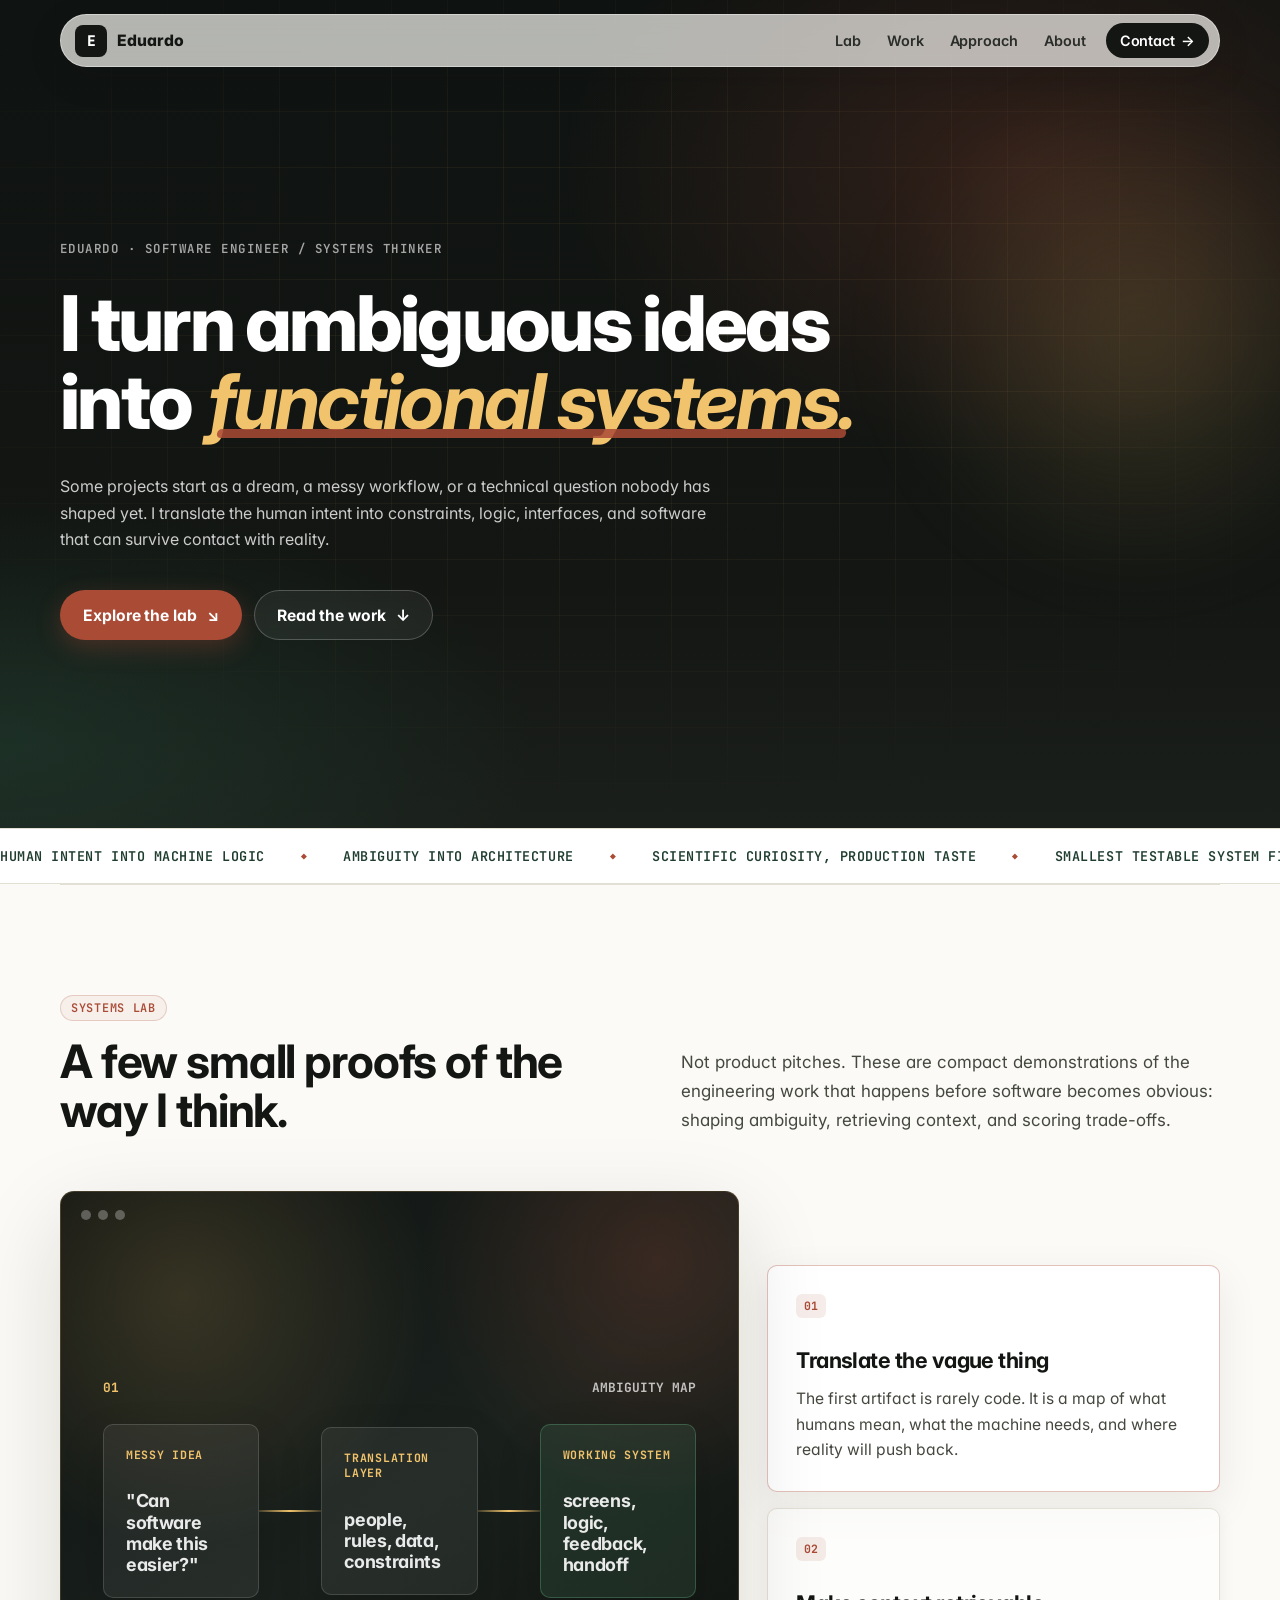
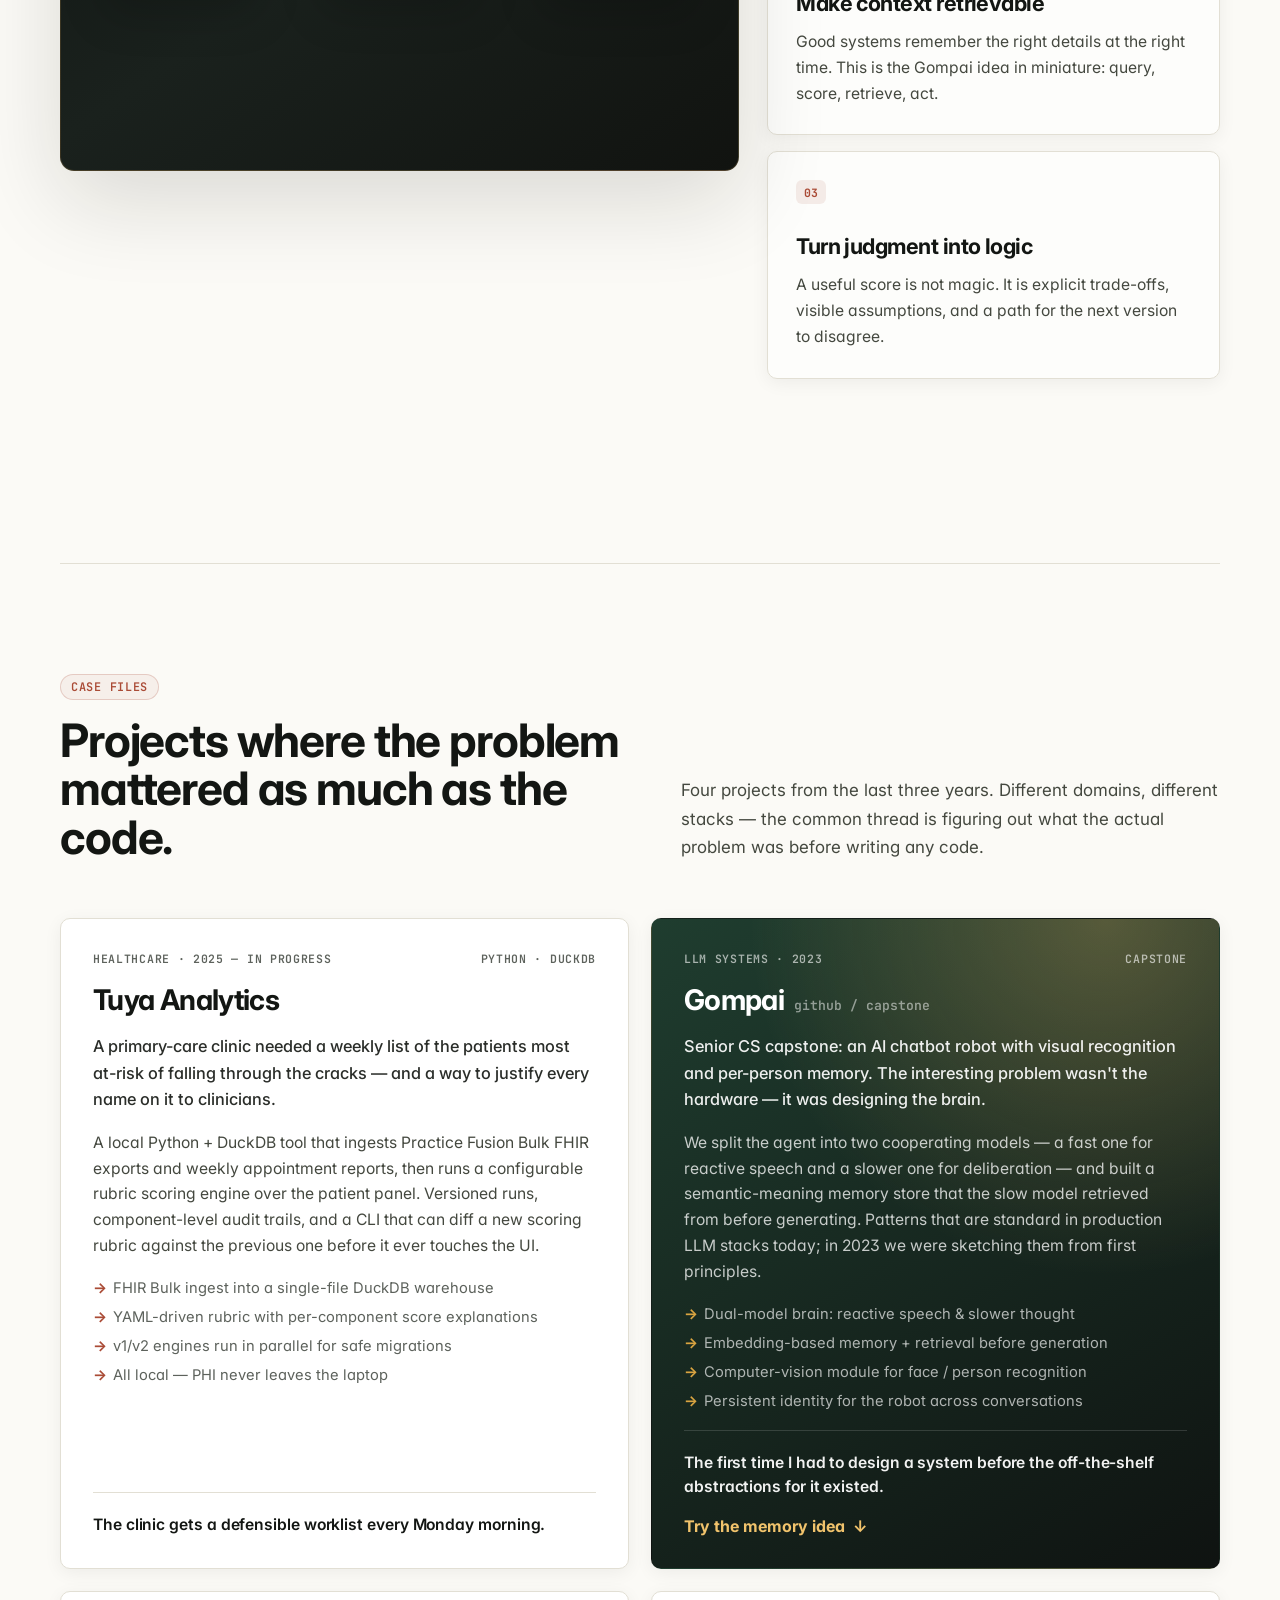
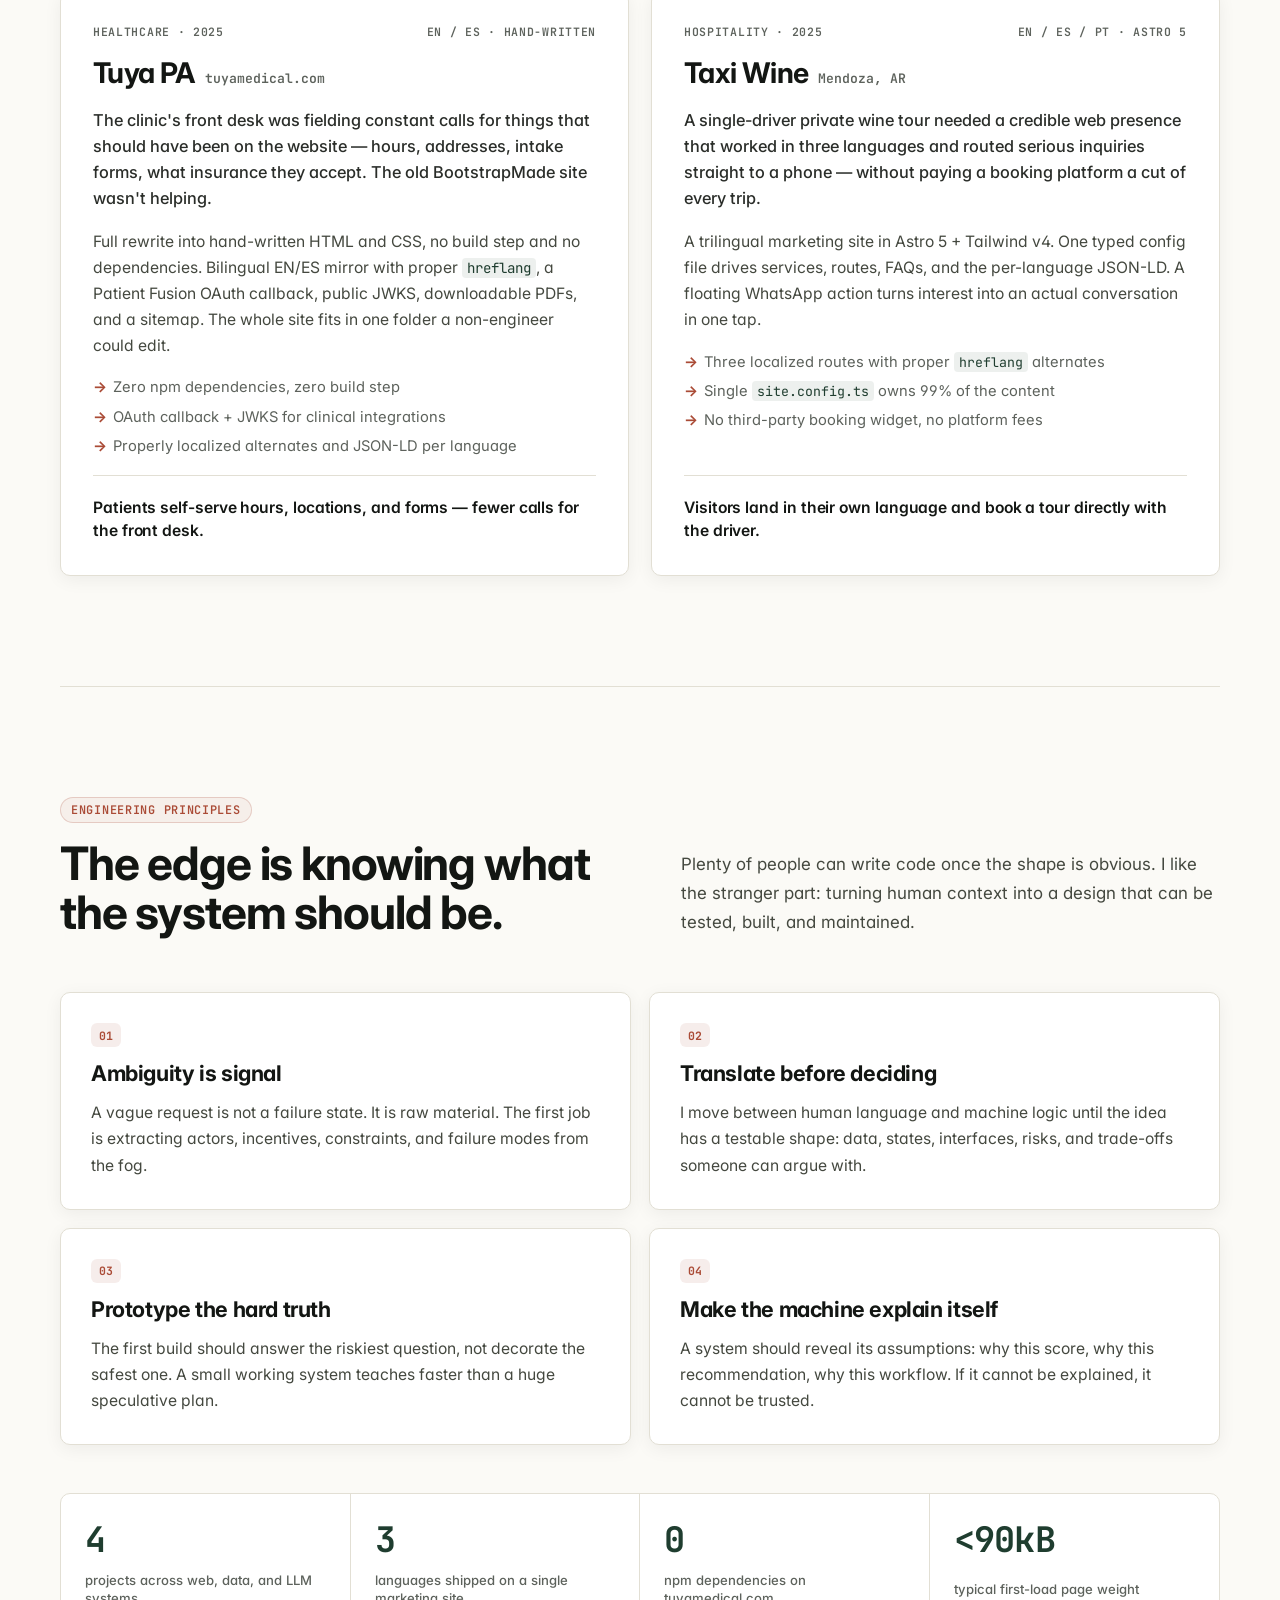
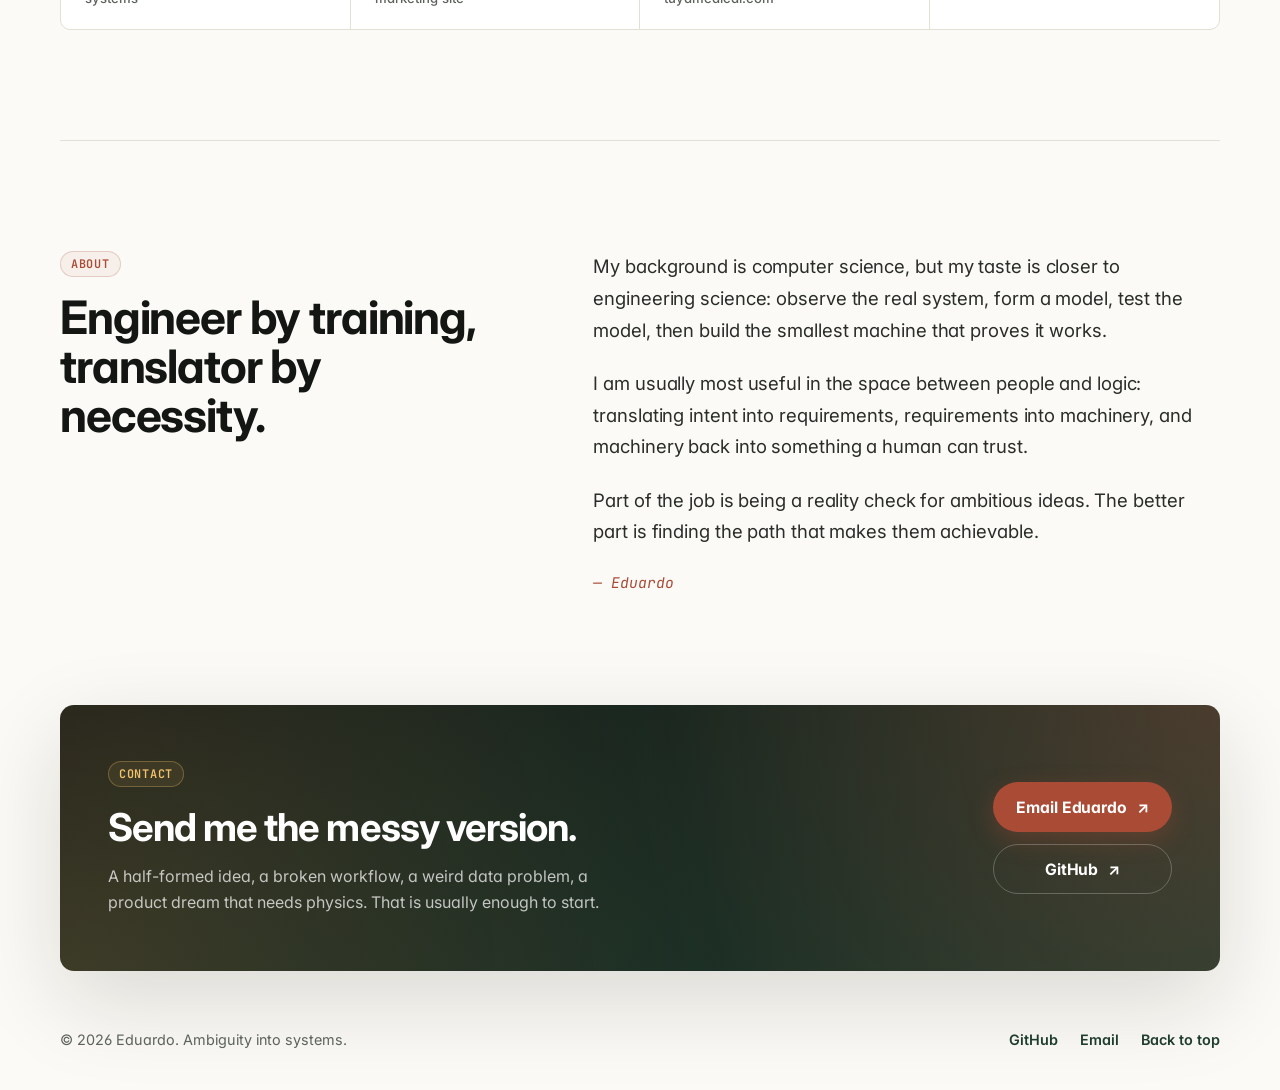
==== commit 03929813: "Add proof-of-work showcase direction" ====
--- a/index.html
+++ b/index.html
@@ -7,13 +7,13 @@
     <meta name="color-scheme" content="light" />
     <meta
       name="description"
-      content="Eduardo — software engineer. Discovery and delivery across web, internal tooling, and data systems. Currently building a clinical analytics tool for a Florida medical practice."
+      content="Eduardo — software engineer. I turn ambiguous ideas into functional systems across data, internal tooling, web products, and applied AI."
     />
-    <meta property="og:title" content="Eduardo — Software engineer. Discovery and delivery." />
-    <meta property="og:description" content="I help teams figure out what to build, and then I build it. Recent work across clinical analytics, bilingual websites, and LLM systems." />
+    <meta property="og:title" content="Eduardo — Ambiguity into systems." />
+    <meta property="og:description" content="Software engineer and systems thinker working across data, internal tools, web products, and applied AI." />
     <meta property="og:type" content="website" />
     <link rel="icon" type="image/svg+xml" href="data:image/svg+xml,%3Csvg xmlns='http://www.w3.org/2000/svg' viewBox='0 0 32 32'%3E%3Crect width='32' height='32' rx='7' fill='%230f1311'/%3E%3Ctext x='16' y='22' font-family='ui-monospace,monospace' font-size='17' font-weight='800' fill='%23fbfaf6' text-anchor='middle'%3EE%3C/text%3E%3C/svg%3E" />
-    <title>Eduardo — Software engineer. Discovery and delivery.</title>
+    <title>Eduardo — Ambiguity into systems.</title>
     <link rel="preconnect" href="https://fonts.googleapis.com" />
     <link rel="preconnect" href="https://fonts.gstatic.com" crossorigin />
     <link
@@ -30,6 +30,7 @@
       </a>
 
       <nav class="nav-links" aria-label="Primary">
+        <a href="#lab">Lab</a>
         <a href="#work">Work</a>
         <a href="#approach">Approach</a>
         <a href="#about">About</a>
@@ -45,28 +46,28 @@
         </div>
 
         <div class="hero-inner">
-          <p class="hero-eyebrow">Eduardo &middot; Software engineer</p>
+          <p class="hero-eyebrow">Eduardo &middot; Software engineer / systems thinker</p>
 
           <h1 id="hero-title">
-            I help teams figure out<br />
-            <em>what to build</em><br />
-            — and then I build it.
+            I turn ambiguous ideas<br />
+            into <em>functional systems.</em>
           </h1>
 
           <p class="hero-copy">
-            Currently building a clinical analytics tool for a Florida medical
-            practice. Previously: bilingual websites, internal tooling, and
-            the occasional algorithmic side quest.
+            Some projects start as a dream, a messy workflow, or a technical
+            question nobody has shaped yet. I translate the human intent into
+            constraints, logic, interfaces, and software that can survive
+            contact with reality.
           </p>
 
           <div class="hero-actions">
-            <a class="button primary" href="#work">
-              <span>See recent work</span>
+            <a class="button primary" href="#lab">
+              <span>Explore the lab</span>
               <span aria-hidden="true">&#8600;</span>
             </a>
-            <a class="button secondary" href="#contact">
-              <span>Get in touch</span>
-              <span aria-hidden="true">&#8599;</span>
+            <a class="button secondary" href="#work">
+              <span>Read the work</span>
+              <span aria-hidden="true">&#8595;</span>
             </a>
           </div>
         </div>
@@ -74,24 +75,141 @@
 
       <section class="marquee" aria-label="What I focus on">
         <div class="marquee-track">
-          <span>Discovery and delivery</span>
+          <span>Human intent into machine logic</span>
           <span aria-hidden="true">&#9670;</span>
-          <span>Web, data, and the systems in between</span>
+          <span>Ambiguity into architecture</span>
           <span aria-hidden="true">&#9670;</span>
-          <span>Hand-written code on real deadlines</span>
+          <span>Scientific curiosity, production taste</span>
           <span aria-hidden="true">&#9670;</span>
-          <span>Smallest useful version first</span>
+          <span>Smallest testable system first</span>
           <span aria-hidden="true">&#9670;</span>
-          <span>Built so the next person can maintain it</span>
+          <span>Reality checks for ambitious ideas</span>
           <span aria-hidden="true">&#9670;</span>
+        </div>
+      </section>
+
+      <section class="section lab-section" id="lab" aria-labelledby="lab-title">
+        <div class="section-heading" data-reveal>
+          <div>
+            <p class="eyebrow">Systems lab</p>
+            <h2 id="lab-title">A few small proofs of the way I think.</h2>
+          </div>
+          <p class="section-lede">
+            Not product pitches. These are compact demonstrations of the
+            engineering work that happens before software becomes obvious:
+            shaping ambiguity, retrieving context, and scoring trade-offs.
+          </p>
+        </div>
+
+        <div class="showcase-layout" data-showcase>
+          <div class="showcase-stage" data-reveal aria-live="polite">
+            <div class="stage-shell">
+              <div class="stage-chrome" aria-hidden="true">
+                <span></span>
+                <span></span>
+                <span></span>
+              </div>
+
+              <div class="stage-visual is-active" data-showcase-visual="map">
+                <div class="stage-label">
+                  <span>01</span>
+                  <strong>Ambiguity map</strong>
+                </div>
+                <div class="ambiguity-map" aria-label="Ambiguous idea becoming a system plan">
+                  <div class="map-node source">
+                    <span>messy idea</span>
+                    <strong>"Can software make this easier?"</strong>
+                  </div>
+                  <div class="map-rail" aria-hidden="true"></div>
+                  <div class="map-node cluster">
+                    <span>translation layer</span>
+                    <strong>people, rules, data, constraints</strong>
+                  </div>
+                  <div class="map-rail" aria-hidden="true"></div>
+                  <div class="map-node output">
+                    <span>working system</span>
+                    <strong>screens, logic, feedback, handoff</strong>
+                  </div>
+                </div>
+              </div>
+
+              <div class="stage-visual" data-showcase-visual="memory">
+                <div class="stage-label">
+                  <span>02</span>
+                  <strong>Memory retrieval</strong>
+                </div>
+                <div class="memory-panel">
+                  <p class="memory-question" data-memory-question>
+                    Ask the system what kind of context matters.
+                  </p>
+                  <div class="memory-chips" aria-label="Memory query presets">
+                    <button class="is-active" type="button" data-memory-query="constraints">Constraints</button>
+                    <button type="button" data-memory-query="handoff">Handoff</button>
+                    <button type="button" data-memory-query="taste">Taste</button>
+                  </div>
+                  <div class="memory-results" data-memory-results></div>
+                </div>
+              </div>
+
+              <div class="stage-visual" data-showcase-visual="rubric">
+                <div class="stage-label">
+                  <span>03</span>
+                  <strong>Rubric engine</strong>
+                </div>
+                <div class="rubric-panel">
+                  <div class="rubric-score">
+                    <span data-rubric-score>84</span>
+                    <small>priority score</small>
+                  </div>
+                  <div class="rubric-bars" aria-label="Scoring components">
+                    <div><span>Risk</span><i data-rubric-bar="risk" style="--score: 86%"></i></div>
+                    <div><span>Recency</span><i data-rubric-bar="recency" style="--score: 64%"></i></div>
+                    <div><span>Actionability</span><i data-rubric-bar="action" style="--score: 92%"></i></div>
+                  </div>
+                  <div class="rubric-controls" aria-label="Rubric modes">
+                    <button class="is-active" type="button" data-rubric-mode="clinical">Clinical</button>
+                    <button type="button" data-rubric-mode="ops">Operations</button>
+                    <button type="button" data-rubric-mode="launch">Launch</button>
+                  </div>
+                </div>
+              </div>
+            </div>
+          </div>
+
+          <div class="showcase-steps">
+            <article class="showcase-step is-active" data-showcase-step="map" data-reveal tabindex="0">
+              <span class="card-index">01</span>
+              <h3>Translate the vague thing</h3>
+              <p>
+                The first artifact is rarely code. It is a map of what humans
+                mean, what the machine needs, and where reality will push back.
+              </p>
+            </article>
+            <article class="showcase-step" data-showcase-step="memory" data-reveal tabindex="0">
+              <span class="card-index">02</span>
+              <h3>Make context retrievable</h3>
+              <p>
+                Good systems remember the right details at the right time. This
+                is the Gompai idea in miniature: query, score, retrieve, act.
+              </p>
+            </article>
+            <article class="showcase-step" data-showcase-step="rubric" data-reveal tabindex="0">
+              <span class="card-index">03</span>
+              <h3>Turn judgment into logic</h3>
+              <p>
+                A useful score is not magic. It is explicit trade-offs, visible
+                assumptions, and a path for the next version to disagree.
+              </p>
+            </article>
+          </div>
         </div>
       </section>
 
       <section class="section work-section" id="work" aria-labelledby="work-title">
         <div class="section-heading" data-reveal>
           <div>
-            <p class="eyebrow">Recent work</p>
-            <h2 id="work-title">A handful of projects, each with its own kind of problem.</h2>
+            <p class="eyebrow">Case files</p>
+            <h2 id="work-title">Projects where the problem mattered as much as the code.</h2>
           </div>
           <p class="section-lede">
             Four projects from the last three years. Different domains,
@@ -160,6 +278,10 @@
               The first time I had to design a system before the off-the-shelf
               abstractions for it existed.
             </p>
+            <a class="project-link" href="#lab" data-demo-jump="memory">
+              Try the memory idea
+              <span aria-hidden="true">&#8595;</span>
+            </a>
           </article>
 
           <article class="project-card" data-reveal>
@@ -226,53 +348,51 @@
       <section class="section approach-section" id="approach" aria-labelledby="approach-title">
         <div class="section-heading" data-reveal>
           <div>
-            <p class="eyebrow">How I work</p>
-            <h2 id="approach-title">Figure out the right thing first. Build it second.</h2>
+            <p class="eyebrow">Engineering principles</p>
+            <h2 id="approach-title">The edge is knowing what the system should be.</h2>
           </div>
           <p class="section-lede">
-            Most of the value isn't in the code. It's in the conversation
-            that decides what the code should do. These four principles
-            cover almost every project I take on.
+            Plenty of people can write code once the shape is obvious. I like
+            the stranger part: turning human context into a design that can be
+            tested, built, and maintained.
           </p>
         </div>
 
         <ol class="approach-list">
           <li data-reveal>
             <span class="card-index">01</span>
-            <h3>The brief is rarely the problem</h3>
-            <p>
-              The first version of any project description is what the client
-              thinks they want. The real job is figuring out, with them, what
-              they actually need — and how those two things differ.
+            <h3>Ambiguity is signal</h3>
+            <p>
+              A vague request is not a failure state. It is raw material. The
+              first job is extracting actors, incentives, constraints, and
+              failure modes from the fog.
             </p>
           </li>
           <li data-reveal>
             <span class="card-index">02</span>
-            <h3>Design before code</h3>
-            <p>
-              I write the plan in plain language before I write the system.
-              You see the architecture, the data flow, and the trade-offs in
-              a doc you can argue with — long before I commit to building it.
+            <h3>Translate before deciding</h3>
+            <p>
+              I move between human language and machine logic until the idea
+              has a testable shape: data, states, interfaces, risks, and
+              trade-offs someone can argue with.
             </p>
           </li>
           <li data-reveal>
             <span class="card-index">03</span>
-            <h3>Smallest useful version, on a real deadline</h3>
-            <p>
-              I'd rather ship the simplest thing that solves the actual
-              problem this month than the elegant thing that ships next
-              quarter. The elegant version comes later, once the simple one
-              is teaching us what to build.
+            <h3>Prototype the hard truth</h3>
+            <p>
+              The first build should answer the riskiest question, not decorate
+              the safest one. A small working system teaches faster than a huge
+              speculative plan.
             </p>
           </li>
           <li data-reveal>
             <span class="card-index">04</span>
-            <h3>Built so someone else can maintain it</h3>
-            <p>
-              Hand-written, documented, dependency-light. The team I'm
-              working with — or the next engineer who shows up — should be
-              able to read the code and the docs together and figure out why
-              every decision was made.
+            <h3>Make the machine explain itself</h3>
+            <p>
+              A system should reveal its assumptions: why this score, why this
+              recommendation, why this workflow. If it cannot be explained, it
+              cannot be trusted.
             </p>
           </li>
         </ol>
@@ -300,25 +420,22 @@
       <section class="section about-section" id="about" aria-labelledby="about-title">
         <div class="section-heading compact" data-reveal>
           <p class="eyebrow">About</p>
-          <h2 id="about-title">Software engineer with a discovery habit.</h2>
+          <h2 id="about-title">Engineer by training, translator by necessity.</h2>
         </div>
         <div class="about-copy" data-reveal>
           <p>
-            My background is computer science. I spend my days roughly evenly
-            split between two activities: sitting with someone whose work I
-            don't understand yet, and turning what I learn into a system that
-            does something specific and useful.
+            My background is computer science, but my taste is closer to
+            engineering science: observe the real system, form a model, test
+            the model, then build the smallest machine that proves it works.
           </p>
           <p>
-            That balance is the whole job, for me. The code is the easy part.
-            Figuring out what code to write — without burying the client in
-            options, without missing the constraint nobody mentioned — is the
-            part I find genuinely interesting.
+            I am usually most useful in the space between people and logic:
+            translating intent into requirements, requirements into machinery,
+            and machinery back into something a human can trust.
           </p>
           <p>
-            I'm open to client work, embedded engagements, and the right
-            full-time role. If something on this page resonates, I'd rather
-            hear about a real problem than a polished pitch.
+            Part of the job is being a reality check for ambitious ideas. The
+            better part is finding the path that makes them achievable.
           </p>
           <p class="signature">— Eduardo</p>
         </div>
@@ -327,11 +444,10 @@
       <section class="contact-section" id="contact" aria-labelledby="contact-title" data-reveal>
         <div>
           <p class="eyebrow">Contact</p>
-          <h2 id="contact-title">Tell me what you're trying to figure out.</h2>
+          <h2 id="contact-title">Send me the messy version.</h2>
           <p class="contact-lede">
-            A paragraph about the problem is more useful than a polished
-            brief. I'll usually write back the same day with the next
-            sensible question.
+            A half-formed idea, a broken workflow, a weird data problem, a
+            product dream that needs physics. That is usually enough to start.
           </p>
         </div>
         <div class="contact-actions">
@@ -348,7 +464,7 @@
     </main>
 
     <footer class="site-footer">
-      <p>&copy; <span data-year></span> Eduardo. Discovery and delivery.</p>
+      <p>&copy; <span data-year></span> Eduardo. Ambiguity into systems.</p>
       <div class="footer-links">
         <a href="https://github.com/eduardopy" target="_blank" rel="noopener">GitHub</a>
         <a href="mailto:hello@eduardo.dev">Email</a>
--- a/styles.css
+++ b/styles.css
@@ -453,6 +453,333 @@
   font-weight: 700;
 }
 
+/* ============== Systems lab ============== */
+.lab-section {
+  border-top: 1px solid var(--line);
+}
+
+.showcase-layout {
+  display: grid;
+  grid-template-columns: minmax(0, 1.08fr) minmax(320px, 0.72fr);
+  gap: 28px;
+  align-items: start;
+}
+
+.showcase-stage {
+  position: sticky;
+  top: 108px;
+}
+
+.stage-shell {
+  position: relative;
+  min-height: 580px;
+  overflow: hidden;
+  border: 1px solid rgba(241, 195, 108, 0.18);
+  border-radius: var(--radius-lg);
+  color: var(--paper-strong);
+  background:
+    radial-gradient(circle at 18% 18%, rgba(241, 195, 108, 0.16), transparent 34%),
+    radial-gradient(circle at 88% 12%, rgba(170, 75, 54, 0.22), transparent 30%),
+    linear-gradient(145deg, #0f1311 0%, #1a211d 52%, #111310 100%);
+  box-shadow: var(--shadow-lg);
+}
+
+.stage-chrome {
+  position: absolute;
+  top: 18px;
+  left: 20px;
+  display: flex;
+  gap: 7px;
+  z-index: 2;
+}
+
+.stage-chrome span {
+  width: 10px;
+  height: 10px;
+  border-radius: 50%;
+  background: rgba(255, 255, 255, 0.28);
+}
+
+.stage-visual {
+  position: absolute;
+  inset: 0;
+  display: grid;
+  align-content: center;
+  gap: 28px;
+  padding: 58px 42px 42px;
+  opacity: 0;
+  transform: translateY(18px) scale(0.985);
+  pointer-events: none;
+  transition: opacity 360ms var(--ease-out), transform 360ms var(--ease-out);
+}
+
+.stage-visual.is-active {
+  opacity: 1;
+  transform: none;
+  pointer-events: auto;
+}
+
+.stage-label {
+  display: flex;
+  justify-content: space-between;
+  gap: 20px;
+  align-items: center;
+  color: rgba(255, 255, 255, 0.72);
+  font-family: "JetBrains Mono", monospace;
+  font-size: 0.8rem;
+  font-weight: 700;
+  text-transform: uppercase;
+}
+
+.stage-label span {
+  color: var(--gold-soft);
+}
+
+.ambiguity-map {
+  display: grid;
+  grid-template-columns: 1fr 62px 1fr 62px 1fr;
+  align-items: center;
+}
+
+.map-node {
+  min-height: 168px;
+  display: grid;
+  align-content: space-between;
+  gap: 28px;
+  padding: 22px;
+  border: 1px solid rgba(255, 255, 255, 0.14);
+  border-radius: var(--radius-md);
+  background: rgba(255, 255, 255, 0.06);
+  box-shadow: 0 18px 44px rgba(0, 0, 0, 0.16);
+}
+
+.map-node span,
+.memory-question,
+.rubric-score small {
+  color: var(--gold-soft);
+  font-family: "JetBrains Mono", monospace;
+  font-size: 0.72rem;
+  font-weight: 700;
+  letter-spacing: 0.06em;
+  text-transform: uppercase;
+}
+
+.map-node strong {
+  display: block;
+  color: rgba(255, 255, 255, 0.9);
+  font-size: clamp(1rem, 1.4vw, 1.28rem);
+  line-height: 1.18;
+  letter-spacing: -0.018em;
+}
+
+.map-node.output {
+  background: rgba(116, 217, 155, 0.1);
+  border-color: rgba(116, 217, 155, 0.26);
+}
+
+.map-rail {
+  height: 2px;
+  background: linear-gradient(90deg, rgba(241, 195, 108, 0.2), var(--gold-soft), rgba(241, 195, 108, 0.2));
+}
+
+.memory-panel,
+.rubric-panel {
+  display: grid;
+  gap: 22px;
+}
+
+.memory-question {
+  margin: 0;
+}
+
+.memory-chips,
+.rubric-controls {
+  display: flex;
+  flex-wrap: wrap;
+  gap: 8px;
+}
+
+.memory-chips button,
+.rubric-controls button {
+  min-height: 36px;
+  padding: 8px 12px;
+  border: 1px solid rgba(255, 255, 255, 0.16);
+  border-radius: 999px;
+  color: rgba(255, 255, 255, 0.78);
+  background: rgba(255, 255, 255, 0.06);
+  cursor: pointer;
+  font: inherit;
+  font-size: 0.86rem;
+  font-weight: 700;
+}
+
+.memory-chips button.is-active,
+.memory-chips button:hover,
+.memory-chips button:focus-visible,
+.rubric-controls button.is-active,
+.rubric-controls button:hover,
+.rubric-controls button:focus-visible {
+  color: var(--ink);
+  background: var(--gold-soft);
+  outline: none;
+}
+
+.memory-results {
+  display: grid;
+  gap: 12px;
+}
+
+.memory-row {
+  display: grid;
+  grid-template-columns: minmax(0, 1fr) 68px;
+  gap: 12px;
+  align-items: center;
+  padding: 14px;
+  border: 1px solid rgba(255, 255, 255, 0.12);
+  border-radius: var(--radius-md);
+  background: rgba(255, 255, 255, 0.06);
+}
+
+.memory-row span {
+  color: rgba(255, 255, 255, 0.86);
+  font-size: 0.94rem;
+  line-height: 1.4;
+}
+
+.memory-row strong {
+  color: var(--gold-soft);
+  font-family: "JetBrains Mono", monospace;
+  font-size: 0.82rem;
+  text-align: right;
+}
+
+.memory-row i {
+  grid-column: 1 / -1;
+  display: block;
+  height: 8px;
+  overflow: hidden;
+  border-radius: 999px;
+  background: rgba(255, 255, 255, 0.1);
+}
+
+.memory-row i::before {
+  display: block;
+  width: var(--score, 50%);
+  height: 100%;
+  border-radius: inherit;
+  background: linear-gradient(90deg, var(--brick), var(--gold-soft), var(--mint));
+  content: "";
+  transition: width 260ms var(--ease-out);
+}
+
+.rubric-panel {
+  grid-template-columns: 0.74fr 1fr;
+  align-items: center;
+}
+
+.rubric-score {
+  display: grid;
+  place-items: center;
+  min-height: 230px;
+  border: 1px solid rgba(116, 217, 155, 0.24);
+  border-radius: 50%;
+  background:
+    radial-gradient(circle, rgba(116, 217, 155, 0.18), transparent 62%),
+    rgba(255, 255, 255, 0.04);
+}
+
+.rubric-score span {
+  color: var(--paper-strong);
+  font-family: "JetBrains Mono", monospace;
+  font-size: clamp(3rem, 7vw, 5.2rem);
+  font-weight: 700;
+  letter-spacing: -0.06em;
+}
+
+.rubric-score small {
+  margin-top: -38px;
+}
+
+.rubric-bars {
+  display: grid;
+  gap: 16px;
+}
+
+.rubric-bars div {
+  display: grid;
+  gap: 8px;
+}
+
+.rubric-bars span {
+  color: rgba(255, 255, 255, 0.72);
+  font-size: 0.9rem;
+  font-weight: 700;
+}
+
+.rubric-bars i {
+  display: block;
+  width: 100%;
+  height: 12px;
+  overflow: hidden;
+  border-radius: 999px;
+  background: rgba(255, 255, 255, 0.1);
+}
+
+.rubric-bars i::before {
+  display: block;
+  width: var(--score, 50%);
+  height: 100%;
+  border-radius: inherit;
+  background: linear-gradient(90deg, var(--blue), var(--gold-soft), var(--mint));
+  content: "";
+  transition: width 260ms var(--ease-out);
+}
+
+.rubric-controls {
+  grid-column: 1 / -1;
+}
+
+.showcase-steps {
+  display: grid;
+  gap: 16px;
+  padding: 74px 0;
+}
+
+.showcase-step {
+  padding: 28px;
+  border: 1px solid var(--line);
+  border-radius: var(--radius-md);
+  background: rgba(255, 255, 255, 0.64);
+  box-shadow: var(--shadow-sm);
+  cursor: pointer;
+  transition: border-color 220ms var(--ease-out),
+    background-color 220ms var(--ease-out), transform 220ms var(--ease-out),
+    box-shadow 220ms var(--ease-out);
+}
+
+.showcase-step:hover,
+.showcase-step:focus-visible,
+.showcase-step.is-active {
+  border-color: rgba(170, 75, 54, 0.34);
+  background: var(--paper-strong);
+  box-shadow: var(--shadow-md);
+  outline: none;
+  transform: translateX(-4px);
+}
+
+.showcase-step h3 {
+  margin-top: 30px;
+  font-size: 1.35rem;
+  line-height: 1.12;
+}
+
+.showcase-step p {
+  margin: 14px 0 0;
+  color: var(--muted-strong);
+  font-size: 0.98rem;
+  line-height: 1.64;
+}
+
 /* ============== Work ============== */
 .work-section {
   border-top: 1px solid var(--line);
@@ -608,6 +935,21 @@
 .project-card.accent .project-outcome {
   border-color: rgba(255, 255, 255, 0.14);
   color: rgba(255, 255, 255, 0.94) !important;
+}
+
+.project-link {
+  display: inline-flex;
+  align-items: center;
+  gap: 8px;
+  align-self: flex-start;
+  color: var(--gold-soft);
+  font-weight: 700;
+}
+
+.project-link:hover,
+.project-link:focus-visible {
+  color: var(--paper-strong);
+  outline: none;
 }
 
 /* ============== Approach (How I work) ============== */
@@ -855,6 +1197,7 @@
   .project-grid,
   .approach-list,
   .about-section,
+  .showcase-layout,
   .numbers-strip {
     grid-template-columns: 1fr;
   }
@@ -862,6 +1205,20 @@
   .section-heading {
     gap: 18px;
     margin-bottom: 36px;
+  }
+
+  .showcase-stage {
+    position: static;
+  }
+
+  .showcase-steps {
+    padding: 0;
+  }
+
+  .showcase-step.is-active,
+  .showcase-step:hover,
+  .showcase-step:focus-visible {
+    transform: none;
   }
 
   .contact-section {
@@ -900,6 +1257,15 @@
     padding-top: 200px;
   }
 
+  .nav-links a {
+    padding: 7px 6px;
+    font-size: 0.78rem;
+  }
+
+  .nav-cta {
+    padding: 7px 8px !important;
+  }
+
   .hero-actions,
   .contact-actions {
     width: 100%;
@@ -910,8 +1276,43 @@
   }
 
   .project-card,
-  .approach-list li {
+  .approach-list li,
+  .showcase-step {
     padding: 24px;
+  }
+
+  .stage-shell {
+    min-height: 560px;
+  }
+
+  .stage-visual {
+    padding: 52px 18px 22px;
+  }
+
+  .ambiguity-map {
+    grid-template-columns: 1fr;
+    gap: 12px;
+  }
+
+  .map-node {
+    min-height: 112px;
+  }
+
+  .map-rail {
+    width: 2px;
+    height: 28px;
+    justify-self: center;
+    background: linear-gradient(180deg, rgba(241, 195, 108, 0.2), var(--gold-soft), rgba(241, 195, 108, 0.2));
+  }
+
+  .rubric-panel {
+    grid-template-columns: 1fr;
+  }
+
+  .rubric-score {
+    min-height: 190px;
+    width: 190px;
+    justify-self: center;
   }
 
   .numbers-strip strong {
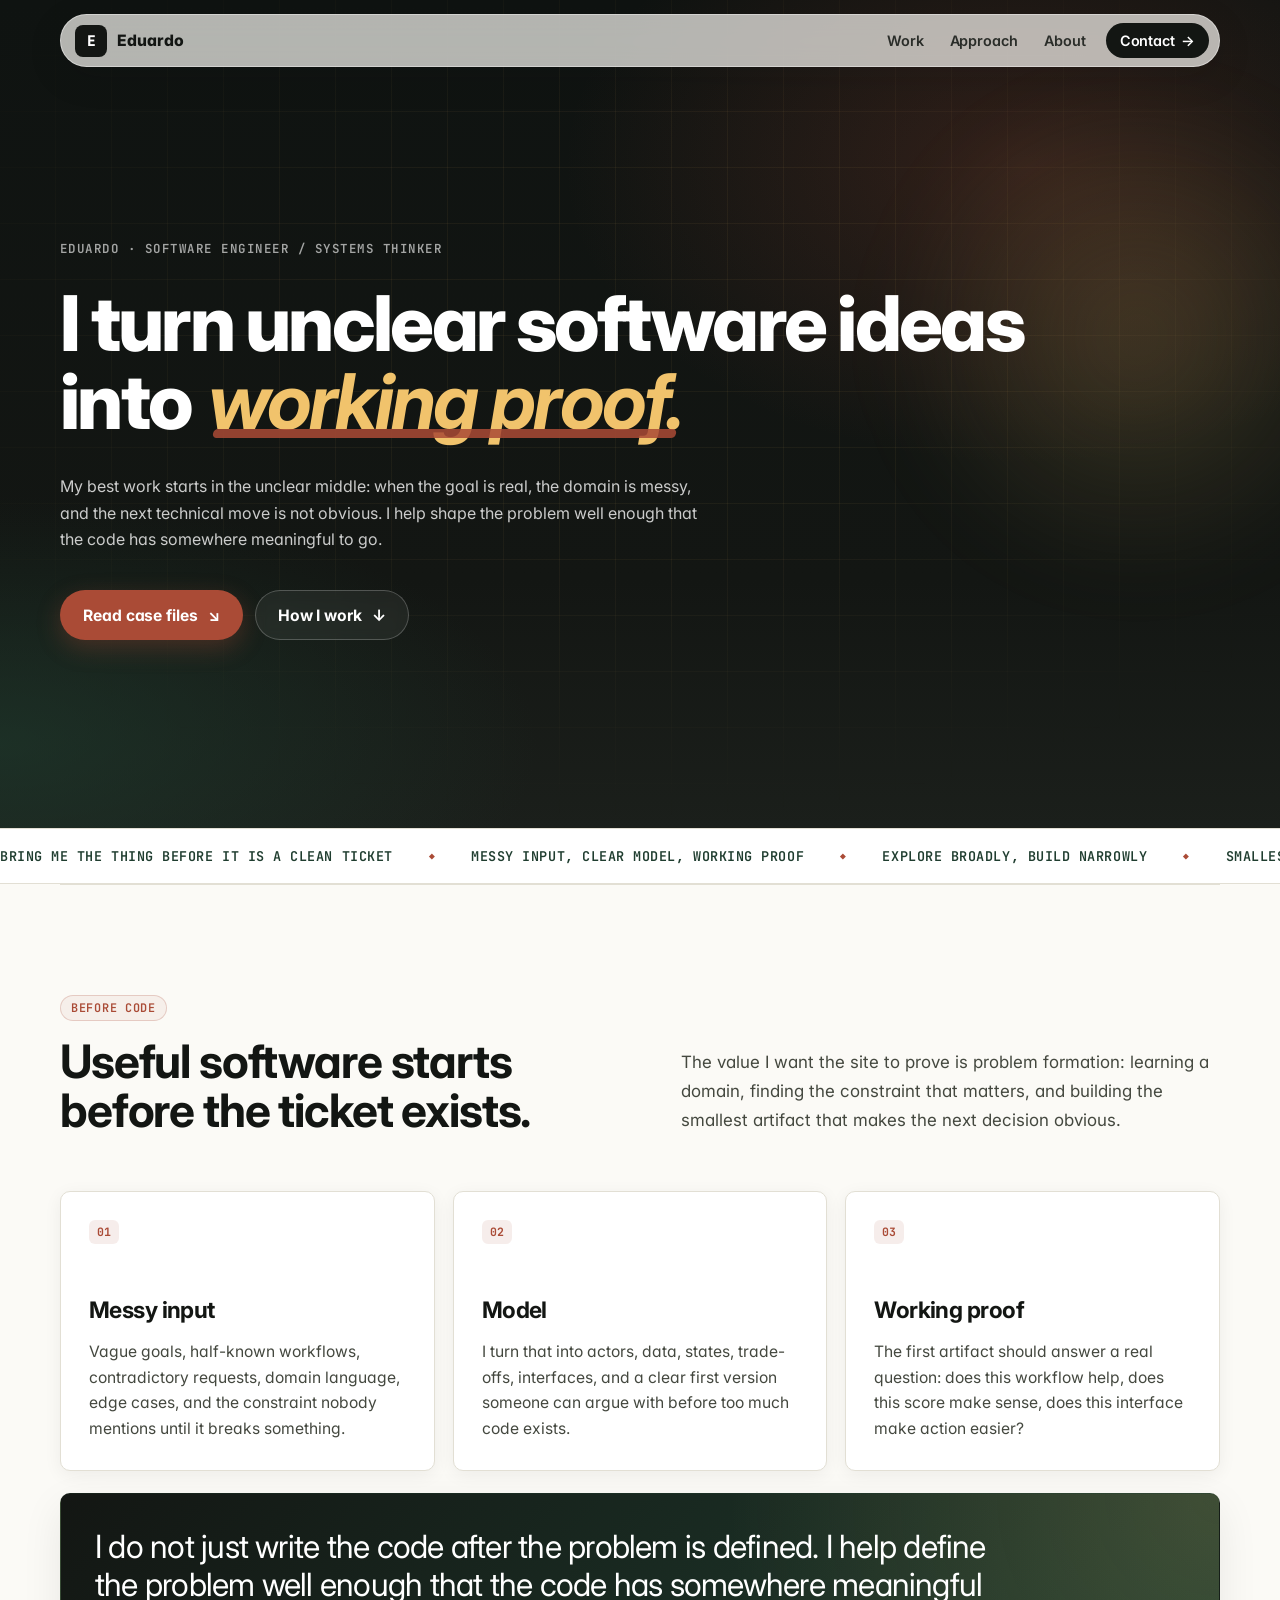
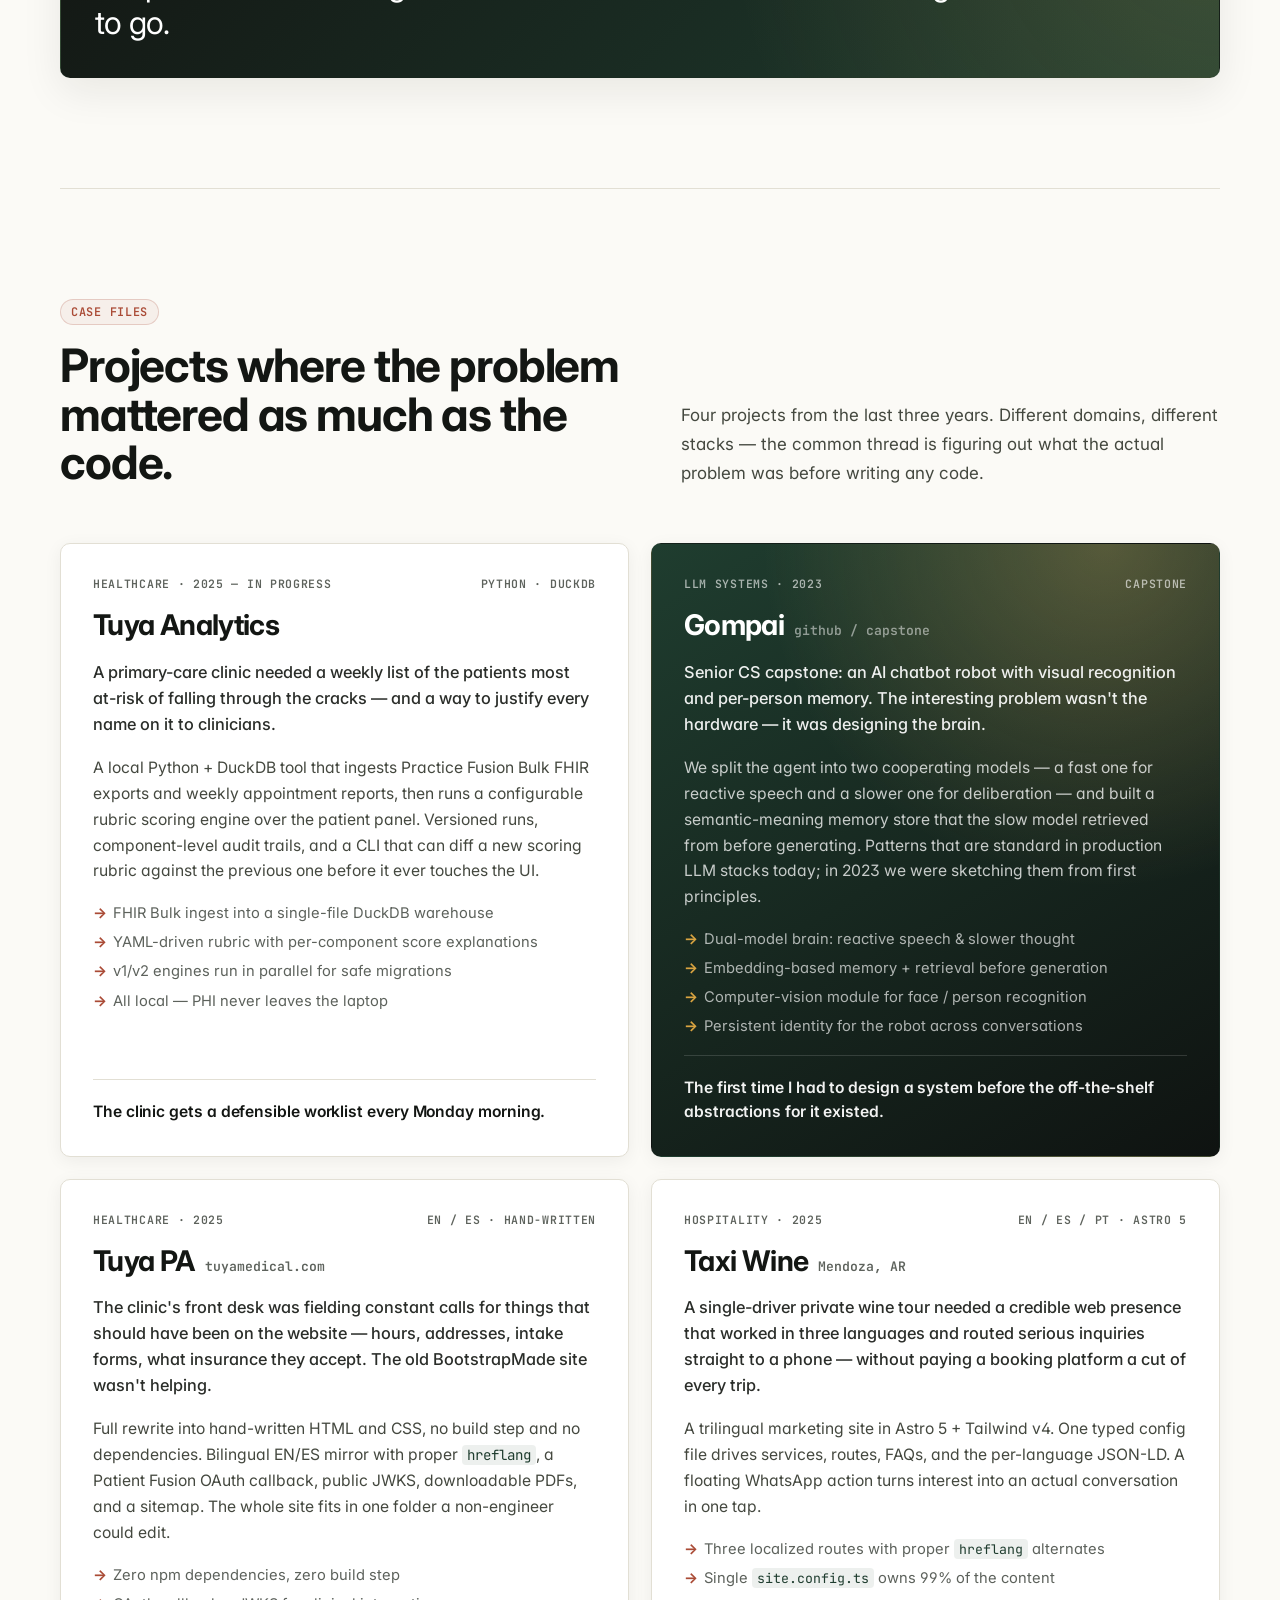
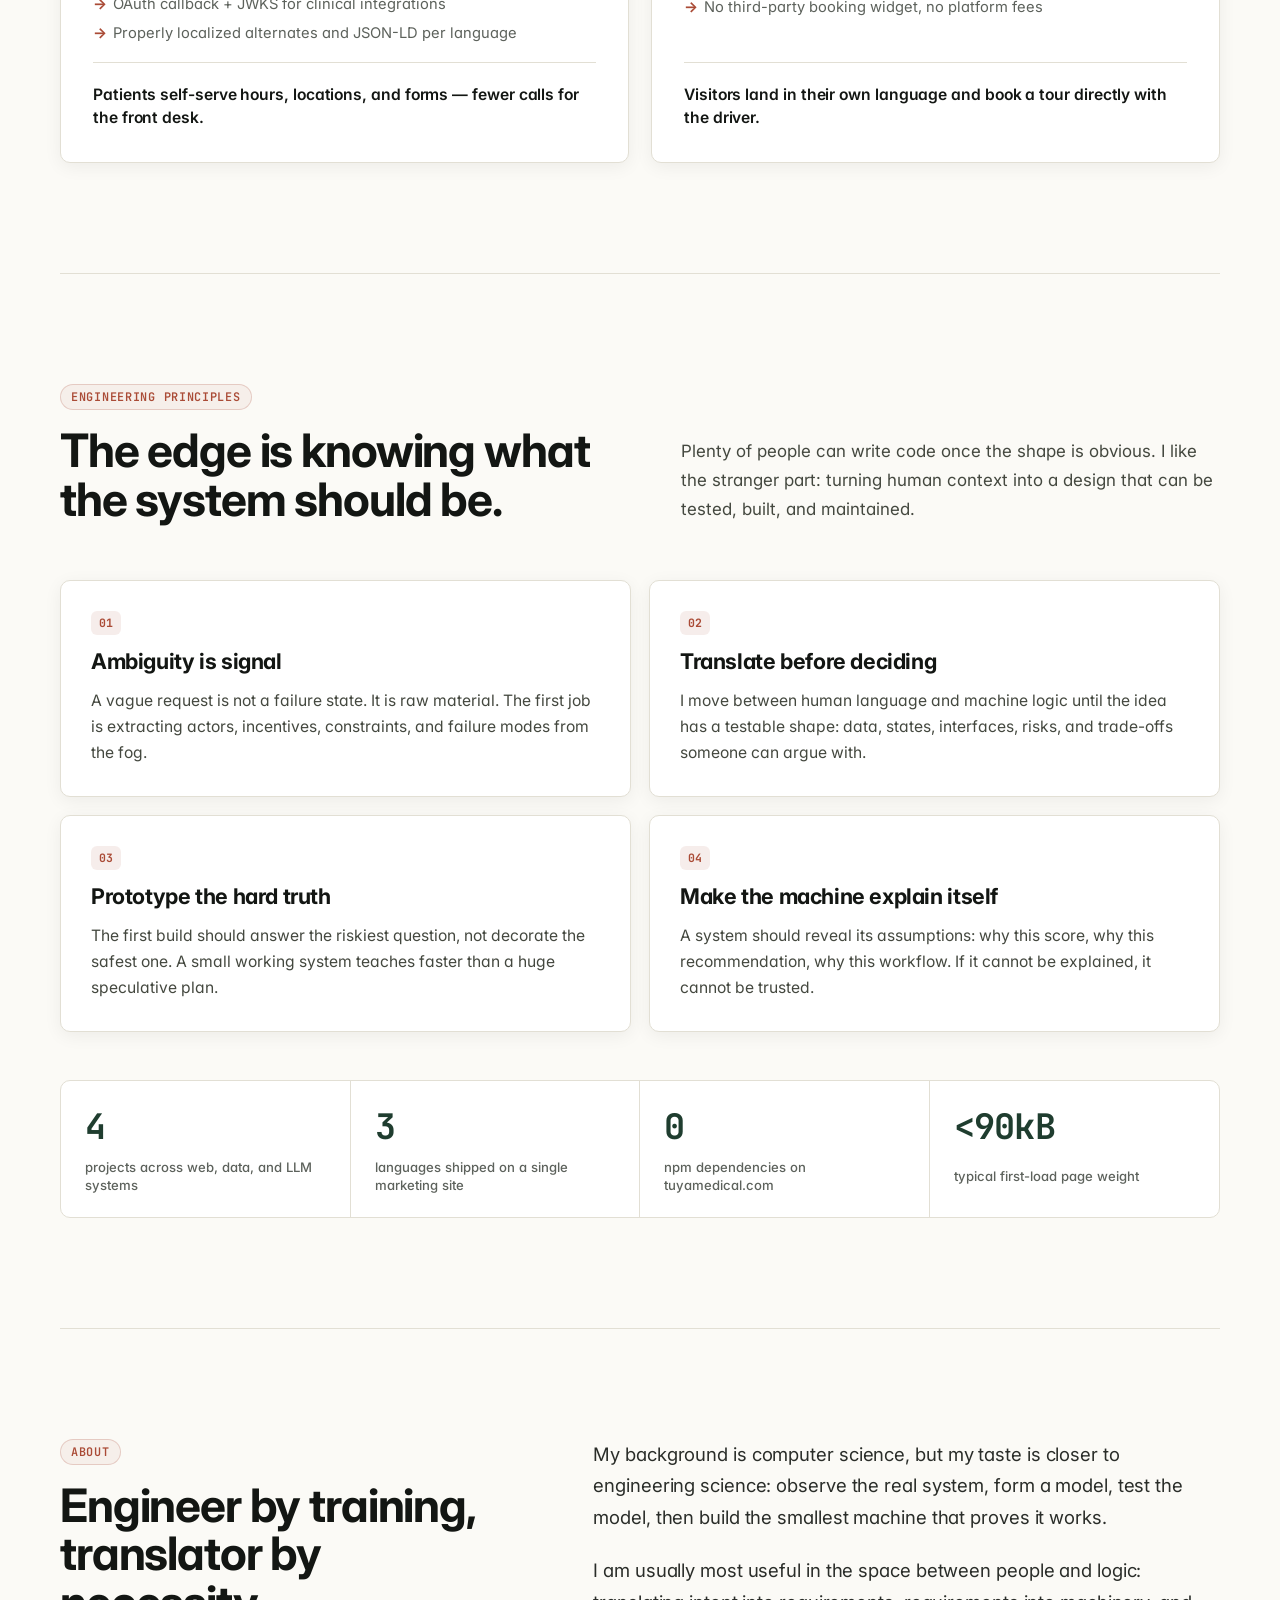
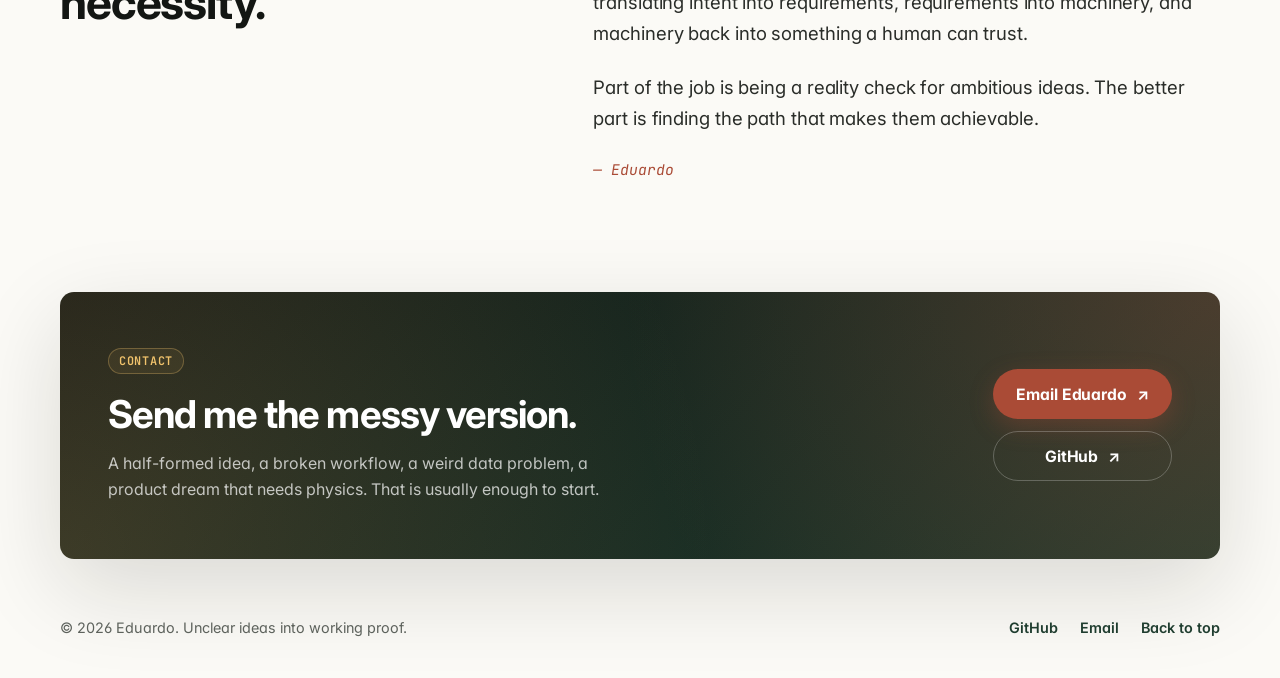
==== commit 3116a560: "Remove lab fluff and sharpen positioning" ====
--- a/index.html
+++ b/index.html
@@ -7,13 +7,13 @@
     <meta name="color-scheme" content="light" />
     <meta
       name="description"
-      content="Eduardo — software engineer. I turn ambiguous ideas into functional systems across data, internal tooling, web products, and applied AI."
+      content="Eduardo — software engineer. I turn unclear software ideas, messy workflows, and domain problems into working proof."
     />
-    <meta property="og:title" content="Eduardo — Ambiguity into systems." />
-    <meta property="og:description" content="Software engineer and systems thinker working across data, internal tools, web products, and applied AI." />
+    <meta property="og:title" content="Eduardo — Unclear ideas into working proof." />
+    <meta property="og:description" content="Software engineer working across data, internal tools, web products, and applied AI." />
     <meta property="og:type" content="website" />
     <link rel="icon" type="image/svg+xml" href="data:image/svg+xml,%3Csvg xmlns='http://www.w3.org/2000/svg' viewBox='0 0 32 32'%3E%3Crect width='32' height='32' rx='7' fill='%230f1311'/%3E%3Ctext x='16' y='22' font-family='ui-monospace,monospace' font-size='17' font-weight='800' fill='%23fbfaf6' text-anchor='middle'%3EE%3C/text%3E%3C/svg%3E" />
-    <title>Eduardo — Ambiguity into systems.</title>
+    <title>Eduardo — Unclear ideas into working proof.</title>
     <link rel="preconnect" href="https://fonts.googleapis.com" />
     <link rel="preconnect" href="https://fonts.gstatic.com" crossorigin />
     <link
@@ -30,7 +30,6 @@
       </a>
 
       <nav class="nav-links" aria-label="Primary">
-        <a href="#lab">Lab</a>
         <a href="#work">Work</a>
         <a href="#approach">Approach</a>
         <a href="#about">About</a>
@@ -49,24 +48,24 @@
           <p class="hero-eyebrow">Eduardo &middot; Software engineer / systems thinker</p>
 
           <h1 id="hero-title">
-            I turn ambiguous ideas<br />
-            into <em>functional systems.</em>
+            I turn unclear software ideas<br />
+            into <em>working proof.</em>
           </h1>
 
           <p class="hero-copy">
-            Some projects start as a dream, a messy workflow, or a technical
-            question nobody has shaped yet. I translate the human intent into
-            constraints, logic, interfaces, and software that can survive
-            contact with reality.
+            My best work starts in the unclear middle: when the goal is real,
+            the domain is messy, and the next technical move is not obvious. I
+            help shape the problem well enough that the code has somewhere
+            meaningful to go.
           </p>
 
           <div class="hero-actions">
-            <a class="button primary" href="#lab">
-              <span>Explore the lab</span>
+            <a class="button primary" href="#work">
+              <span>Read case files</span>
               <span aria-hidden="true">&#8600;</span>
             </a>
-            <a class="button secondary" href="#work">
-              <span>Read the work</span>
+            <a class="button secondary" href="#approach">
+              <span>How I work</span>
               <span aria-hidden="true">&#8595;</span>
             </a>
           </div>
@@ -75,133 +74,68 @@
 
       <section class="marquee" aria-label="What I focus on">
         <div class="marquee-track">
-          <span>Human intent into machine logic</span>
+          <span>Bring me the thing before it is a clean ticket</span>
           <span aria-hidden="true">&#9670;</span>
-          <span>Ambiguity into architecture</span>
+          <span>Messy input, clear model, working proof</span>
           <span aria-hidden="true">&#9670;</span>
-          <span>Scientific curiosity, production taste</span>
+          <span>Explore broadly, build narrowly</span>
           <span aria-hidden="true">&#9670;</span>
-          <span>Smallest testable system first</span>
+          <span>Smallest system that can teach something true</span>
           <span aria-hidden="true">&#9670;</span>
-          <span>Reality checks for ambitious ideas</span>
+          <span>Context into constraints</span>
           <span aria-hidden="true">&#9670;</span>
         </div>
       </section>
 
-      <section class="section lab-section" id="lab" aria-labelledby="lab-title">
+      <section class="section proof-section" aria-labelledby="proof-title">
         <div class="section-heading" data-reveal>
           <div>
-            <p class="eyebrow">Systems lab</p>
-            <h2 id="lab-title">A few small proofs of the way I think.</h2>
+            <p class="eyebrow">Before code</p>
+            <h2 id="proof-title">Useful software starts before the ticket exists.</h2>
           </div>
           <p class="section-lede">
-            Not product pitches. These are compact demonstrations of the
-            engineering work that happens before software becomes obvious:
-            shaping ambiguity, retrieving context, and scoring trade-offs.
-          </p>
-        </div>
-
-        <div class="showcase-layout" data-showcase>
-          <div class="showcase-stage" data-reveal aria-live="polite">
-            <div class="stage-shell">
-              <div class="stage-chrome" aria-hidden="true">
-                <span></span>
-                <span></span>
-                <span></span>
-              </div>
-
-              <div class="stage-visual is-active" data-showcase-visual="map">
-                <div class="stage-label">
-                  <span>01</span>
-                  <strong>Ambiguity map</strong>
-                </div>
-                <div class="ambiguity-map" aria-label="Ambiguous idea becoming a system plan">
-                  <div class="map-node source">
-                    <span>messy idea</span>
-                    <strong>"Can software make this easier?"</strong>
-                  </div>
-                  <div class="map-rail" aria-hidden="true"></div>
-                  <div class="map-node cluster">
-                    <span>translation layer</span>
-                    <strong>people, rules, data, constraints</strong>
-                  </div>
-                  <div class="map-rail" aria-hidden="true"></div>
-                  <div class="map-node output">
-                    <span>working system</span>
-                    <strong>screens, logic, feedback, handoff</strong>
-                  </div>
-                </div>
-              </div>
-
-              <div class="stage-visual" data-showcase-visual="memory">
-                <div class="stage-label">
-                  <span>02</span>
-                  <strong>Memory retrieval</strong>
-                </div>
-                <div class="memory-panel">
-                  <p class="memory-question" data-memory-question>
-                    Ask the system what kind of context matters.
-                  </p>
-                  <div class="memory-chips" aria-label="Memory query presets">
-                    <button class="is-active" type="button" data-memory-query="constraints">Constraints</button>
-                    <button type="button" data-memory-query="handoff">Handoff</button>
-                    <button type="button" data-memory-query="taste">Taste</button>
-                  </div>
-                  <div class="memory-results" data-memory-results></div>
-                </div>
-              </div>
-
-              <div class="stage-visual" data-showcase-visual="rubric">
-                <div class="stage-label">
-                  <span>03</span>
-                  <strong>Rubric engine</strong>
-                </div>
-                <div class="rubric-panel">
-                  <div class="rubric-score">
-                    <span data-rubric-score>84</span>
-                    <small>priority score</small>
-                  </div>
-                  <div class="rubric-bars" aria-label="Scoring components">
-                    <div><span>Risk</span><i data-rubric-bar="risk" style="--score: 86%"></i></div>
-                    <div><span>Recency</span><i data-rubric-bar="recency" style="--score: 64%"></i></div>
-                    <div><span>Actionability</span><i data-rubric-bar="action" style="--score: 92%"></i></div>
-                  </div>
-                  <div class="rubric-controls" aria-label="Rubric modes">
-                    <button class="is-active" type="button" data-rubric-mode="clinical">Clinical</button>
-                    <button type="button" data-rubric-mode="ops">Operations</button>
-                    <button type="button" data-rubric-mode="launch">Launch</button>
-                  </div>
-                </div>
-              </div>
-            </div>
-          </div>
-
-          <div class="showcase-steps">
-            <article class="showcase-step is-active" data-showcase-step="map" data-reveal tabindex="0">
-              <span class="card-index">01</span>
-              <h3>Translate the vague thing</h3>
-              <p>
-                The first artifact is rarely code. It is a map of what humans
-                mean, what the machine needs, and where reality will push back.
-              </p>
-            </article>
-            <article class="showcase-step" data-showcase-step="memory" data-reveal tabindex="0">
-              <span class="card-index">02</span>
-              <h3>Make context retrievable</h3>
-              <p>
-                Good systems remember the right details at the right time. This
-                is the Gompai idea in miniature: query, score, retrieve, act.
-              </p>
-            </article>
-            <article class="showcase-step" data-showcase-step="rubric" data-reveal tabindex="0">
-              <span class="card-index">03</span>
-              <h3>Turn judgment into logic</h3>
-              <p>
-                A useful score is not magic. It is explicit trade-offs, visible
-                assumptions, and a path for the next version to disagree.
-              </p>
-            </article>
-          </div>
+            The value I want the site to prove is problem formation: learning a
+            domain, finding the constraint that matters, and building the
+            smallest artifact that makes the next decision obvious.
+          </p>
+        </div>
+
+        <div class="proof-grid">
+          <article class="proof-card" data-reveal>
+            <span class="card-index">01</span>
+            <h3>Messy input</h3>
+            <p>
+              Vague goals, half-known workflows, contradictory requests,
+              domain language, edge cases, and the constraint nobody mentions
+              until it breaks something.
+            </p>
+          </article>
+          <article class="proof-card" data-reveal>
+            <span class="card-index">02</span>
+            <h3>Model</h3>
+            <p>
+              I turn that into actors, data, states, trade-offs, interfaces,
+              and a clear first version someone can argue with before too much
+              code exists.
+            </p>
+          </article>
+          <article class="proof-card" data-reveal>
+            <span class="card-index">03</span>
+            <h3>Working proof</h3>
+            <p>
+              The first artifact should answer a real question: does this
+              workflow help, does this score make sense, does this interface
+              make action easier?
+            </p>
+          </article>
+        </div>
+
+        <div class="thesis-panel" data-reveal>
+          <p>
+            I do not just write the code after the problem is defined. I help
+            define the problem well enough that the code has somewhere
+            meaningful to go.
+          </p>
         </div>
       </section>
 
@@ -278,10 +212,6 @@
               The first time I had to design a system before the off-the-shelf
               abstractions for it existed.
             </p>
-            <a class="project-link" href="#lab" data-demo-jump="memory">
-              Try the memory idea
-              <span aria-hidden="true">&#8595;</span>
-            </a>
           </article>
 
           <article class="project-card" data-reveal>
@@ -464,7 +394,7 @@
     </main>
 
     <footer class="site-footer">
-      <p>&copy; <span data-year></span> Eduardo. Ambiguity into systems.</p>
+      <p>&copy; <span data-year></span> Eduardo. Unclear ideas into working proof.</p>
       <div class="footer-links">
         <a href="https://github.com/eduardopy" target="_blank" rel="noopener">GitHub</a>
         <a href="mailto:hello@eduardo.dev">Email</a>
--- a/styles.css
+++ b/styles.css
@@ -453,331 +453,60 @@
   font-weight: 700;
 }
 
-/* ============== Systems lab ============== */
-.lab-section {
+/* ============== Before code ============== */
+.proof-section {
   border-top: 1px solid var(--line);
 }
 
-.showcase-layout {
+.proof-grid {
   display: grid;
-  grid-template-columns: minmax(0, 1.08fr) minmax(320px, 0.72fr);
-  gap: 28px;
-  align-items: start;
-}
-
-.showcase-stage {
-  position: sticky;
-  top: 108px;
-}
-
-.stage-shell {
-  position: relative;
-  min-height: 580px;
-  overflow: hidden;
-  border: 1px solid rgba(241, 195, 108, 0.18);
-  border-radius: var(--radius-lg);
-  color: var(--paper-strong);
-  background:
-    radial-gradient(circle at 18% 18%, rgba(241, 195, 108, 0.16), transparent 34%),
-    radial-gradient(circle at 88% 12%, rgba(170, 75, 54, 0.22), transparent 30%),
-    linear-gradient(145deg, #0f1311 0%, #1a211d 52%, #111310 100%);
-  box-shadow: var(--shadow-lg);
-}
-
-.stage-chrome {
-  position: absolute;
-  top: 18px;
-  left: 20px;
-  display: flex;
-  gap: 7px;
-  z-index: 2;
-}
-
-.stage-chrome span {
-  width: 10px;
-  height: 10px;
-  border-radius: 50%;
-  background: rgba(255, 255, 255, 0.28);
-}
-
-.stage-visual {
-  position: absolute;
-  inset: 0;
-  display: grid;
-  align-content: center;
-  gap: 28px;
-  padding: 58px 42px 42px;
-  opacity: 0;
-  transform: translateY(18px) scale(0.985);
-  pointer-events: none;
-  transition: opacity 360ms var(--ease-out), transform 360ms var(--ease-out);
-}
-
-.stage-visual.is-active {
-  opacity: 1;
-  transform: none;
-  pointer-events: auto;
-}
-
-.stage-label {
-  display: flex;
-  justify-content: space-between;
-  gap: 20px;
-  align-items: center;
-  color: rgba(255, 255, 255, 0.72);
-  font-family: "JetBrains Mono", monospace;
-  font-size: 0.8rem;
-  font-weight: 700;
-  text-transform: uppercase;
-}
-
-.stage-label span {
-  color: var(--gold-soft);
-}
-
-.ambiguity-map {
-  display: grid;
-  grid-template-columns: 1fr 62px 1fr 62px 1fr;
-  align-items: center;
-}
-
-.map-node {
-  min-height: 168px;
-  display: grid;
-  align-content: space-between;
-  gap: 28px;
-  padding: 22px;
-  border: 1px solid rgba(255, 255, 255, 0.14);
-  border-radius: var(--radius-md);
-  background: rgba(255, 255, 255, 0.06);
-  box-shadow: 0 18px 44px rgba(0, 0, 0, 0.16);
-}
-
-.map-node span,
-.memory-question,
-.rubric-score small {
-  color: var(--gold-soft);
-  font-family: "JetBrains Mono", monospace;
-  font-size: 0.72rem;
-  font-weight: 700;
-  letter-spacing: 0.06em;
-  text-transform: uppercase;
-}
-
-.map-node strong {
-  display: block;
-  color: rgba(255, 255, 255, 0.9);
-  font-size: clamp(1rem, 1.4vw, 1.28rem);
-  line-height: 1.18;
-  letter-spacing: -0.018em;
-}
-
-.map-node.output {
-  background: rgba(116, 217, 155, 0.1);
-  border-color: rgba(116, 217, 155, 0.26);
-}
-
-.map-rail {
-  height: 2px;
-  background: linear-gradient(90deg, rgba(241, 195, 108, 0.2), var(--gold-soft), rgba(241, 195, 108, 0.2));
-}
-
-.memory-panel,
-.rubric-panel {
-  display: grid;
-  gap: 22px;
-}
-
-.memory-question {
-  margin: 0;
-}
-
-.memory-chips,
-.rubric-controls {
-  display: flex;
-  flex-wrap: wrap;
-  gap: 8px;
-}
-
-.memory-chips button,
-.rubric-controls button {
-  min-height: 36px;
-  padding: 8px 12px;
-  border: 1px solid rgba(255, 255, 255, 0.16);
-  border-radius: 999px;
-  color: rgba(255, 255, 255, 0.78);
-  background: rgba(255, 255, 255, 0.06);
-  cursor: pointer;
-  font: inherit;
-  font-size: 0.86rem;
-  font-weight: 700;
-}
-
-.memory-chips button.is-active,
-.memory-chips button:hover,
-.memory-chips button:focus-visible,
-.rubric-controls button.is-active,
-.rubric-controls button:hover,
-.rubric-controls button:focus-visible {
-  color: var(--ink);
-  background: var(--gold-soft);
-  outline: none;
-}
-
-.memory-results {
-  display: grid;
-  gap: 12px;
-}
-
-.memory-row {
-  display: grid;
-  grid-template-columns: minmax(0, 1fr) 68px;
-  gap: 12px;
-  align-items: center;
-  padding: 14px;
-  border: 1px solid rgba(255, 255, 255, 0.12);
-  border-radius: var(--radius-md);
-  background: rgba(255, 255, 255, 0.06);
-}
-
-.memory-row span {
-  color: rgba(255, 255, 255, 0.86);
-  font-size: 0.94rem;
-  line-height: 1.4;
-}
-
-.memory-row strong {
-  color: var(--gold-soft);
-  font-family: "JetBrains Mono", monospace;
-  font-size: 0.82rem;
-  text-align: right;
-}
-
-.memory-row i {
-  grid-column: 1 / -1;
-  display: block;
-  height: 8px;
-  overflow: hidden;
-  border-radius: 999px;
-  background: rgba(255, 255, 255, 0.1);
-}
-
-.memory-row i::before {
-  display: block;
-  width: var(--score, 50%);
-  height: 100%;
-  border-radius: inherit;
-  background: linear-gradient(90deg, var(--brick), var(--gold-soft), var(--mint));
-  content: "";
-  transition: width 260ms var(--ease-out);
-}
-
-.rubric-panel {
-  grid-template-columns: 0.74fr 1fr;
-  align-items: center;
-}
-
-.rubric-score {
-  display: grid;
-  place-items: center;
-  min-height: 230px;
-  border: 1px solid rgba(116, 217, 155, 0.24);
-  border-radius: 50%;
-  background:
-    radial-gradient(circle, rgba(116, 217, 155, 0.18), transparent 62%),
-    rgba(255, 255, 255, 0.04);
-}
-
-.rubric-score span {
-  color: var(--paper-strong);
-  font-family: "JetBrains Mono", monospace;
-  font-size: clamp(3rem, 7vw, 5.2rem);
-  font-weight: 700;
-  letter-spacing: -0.06em;
-}
-
-.rubric-score small {
-  margin-top: -38px;
-}
-
-.rubric-bars {
-  display: grid;
+  grid-template-columns: repeat(3, 1fr);
+  gap: 18px;
+}
+
+.proof-card {
+  min-height: 280px;
+  display: flex;
+  flex-direction: column;
   gap: 16px;
-}
-
-.rubric-bars div {
-  display: grid;
-  gap: 8px;
-}
-
-.rubric-bars span {
-  color: rgba(255, 255, 255, 0.72);
-  font-size: 0.9rem;
-  font-weight: 700;
-}
-
-.rubric-bars i {
-  display: block;
-  width: 100%;
-  height: 12px;
-  overflow: hidden;
-  border-radius: 999px;
-  background: rgba(255, 255, 255, 0.1);
-}
-
-.rubric-bars i::before {
-  display: block;
-  width: var(--score, 50%);
-  height: 100%;
-  border-radius: inherit;
-  background: linear-gradient(90deg, var(--blue), var(--gold-soft), var(--mint));
-  content: "";
-  transition: width 260ms var(--ease-out);
-}
-
-.rubric-controls {
-  grid-column: 1 / -1;
-}
-
-.showcase-steps {
-  display: grid;
-  gap: 16px;
-  padding: 74px 0;
-}
-
-.showcase-step {
   padding: 28px;
   border: 1px solid var(--line);
   border-radius: var(--radius-md);
-  background: rgba(255, 255, 255, 0.64);
+  background: var(--paper-strong);
   box-shadow: var(--shadow-sm);
-  cursor: pointer;
-  transition: border-color 220ms var(--ease-out),
-    background-color 220ms var(--ease-out), transform 220ms var(--ease-out),
-    box-shadow 220ms var(--ease-out);
-}
-
-.showcase-step:hover,
-.showcase-step:focus-visible,
-.showcase-step.is-active {
-  border-color: rgba(170, 75, 54, 0.34);
-  background: var(--paper-strong);
-  box-shadow: var(--shadow-md);
-  outline: none;
-  transform: translateX(-4px);
-}
-
-.showcase-step h3 {
-  margin-top: 30px;
-  font-size: 1.35rem;
+}
+
+.proof-card h3 {
+  margin-top: auto;
+  font-size: 1.42rem;
   line-height: 1.12;
 }
 
-.showcase-step p {
-  margin: 14px 0 0;
+.proof-card p {
+  margin: 0;
   color: var(--muted-strong);
   font-size: 0.98rem;
   line-height: 1.64;
+}
+
+.thesis-panel {
+  margin-top: 22px;
+  padding: 34px;
+  border: 1px solid rgba(31, 61, 47, 0.16);
+  border-radius: var(--radius-md);
+  color: var(--paper-strong);
+  background:
+    radial-gradient(circle at 100% 0%, rgba(241, 195, 108, 0.16), transparent 42%),
+    linear-gradient(135deg, #131613 0%, #1f3d2f 100%);
+  box-shadow: var(--shadow-md);
+}
+
+.thesis-panel p {
+  max-width: 900px;
+  margin: 0;
+  font-size: clamp(1.3rem, 2.5vw, 2rem);
+  line-height: 1.2;
+  letter-spacing: -0.024em;
 }
 
 /* ============== Work ============== */
@@ -935,21 +664,6 @@
 .project-card.accent .project-outcome {
   border-color: rgba(255, 255, 255, 0.14);
   color: rgba(255, 255, 255, 0.94) !important;
-}
-
-.project-link {
-  display: inline-flex;
-  align-items: center;
-  gap: 8px;
-  align-self: flex-start;
-  color: var(--gold-soft);
-  font-weight: 700;
-}
-
-.project-link:hover,
-.project-link:focus-visible {
-  color: var(--paper-strong);
-  outline: none;
 }
 
 /* ============== Approach (How I work) ============== */
@@ -1194,10 +908,10 @@
   }
 
   .section-heading,
+  .proof-grid,
   .project-grid,
   .approach-list,
   .about-section,
-  .showcase-layout,
   .numbers-strip {
     grid-template-columns: 1fr;
   }
@@ -1205,20 +919,6 @@
   .section-heading {
     gap: 18px;
     margin-bottom: 36px;
-  }
-
-  .showcase-stage {
-    position: static;
-  }
-
-  .showcase-steps {
-    padding: 0;
-  }
-
-  .showcase-step.is-active,
-  .showcase-step:hover,
-  .showcase-step:focus-visible {
-    transform: none;
   }
 
   .contact-section {
@@ -1276,43 +976,9 @@
   }
 
   .project-card,
-  .approach-list li,
-  .showcase-step {
+  .proof-card,
+  .approach-list li {
     padding: 24px;
-  }
-
-  .stage-shell {
-    min-height: 560px;
-  }
-
-  .stage-visual {
-    padding: 52px 18px 22px;
-  }
-
-  .ambiguity-map {
-    grid-template-columns: 1fr;
-    gap: 12px;
-  }
-
-  .map-node {
-    min-height: 112px;
-  }
-
-  .map-rail {
-    width: 2px;
-    height: 28px;
-    justify-self: center;
-    background: linear-gradient(180deg, rgba(241, 195, 108, 0.2), var(--gold-soft), rgba(241, 195, 108, 0.2));
-  }
-
-  .rubric-panel {
-    grid-template-columns: 1fr;
-  }
-
-  .rubric-score {
-    min-height: 190px;
-    width: 190px;
-    justify-self: center;
   }
 
   .numbers-strip strong {
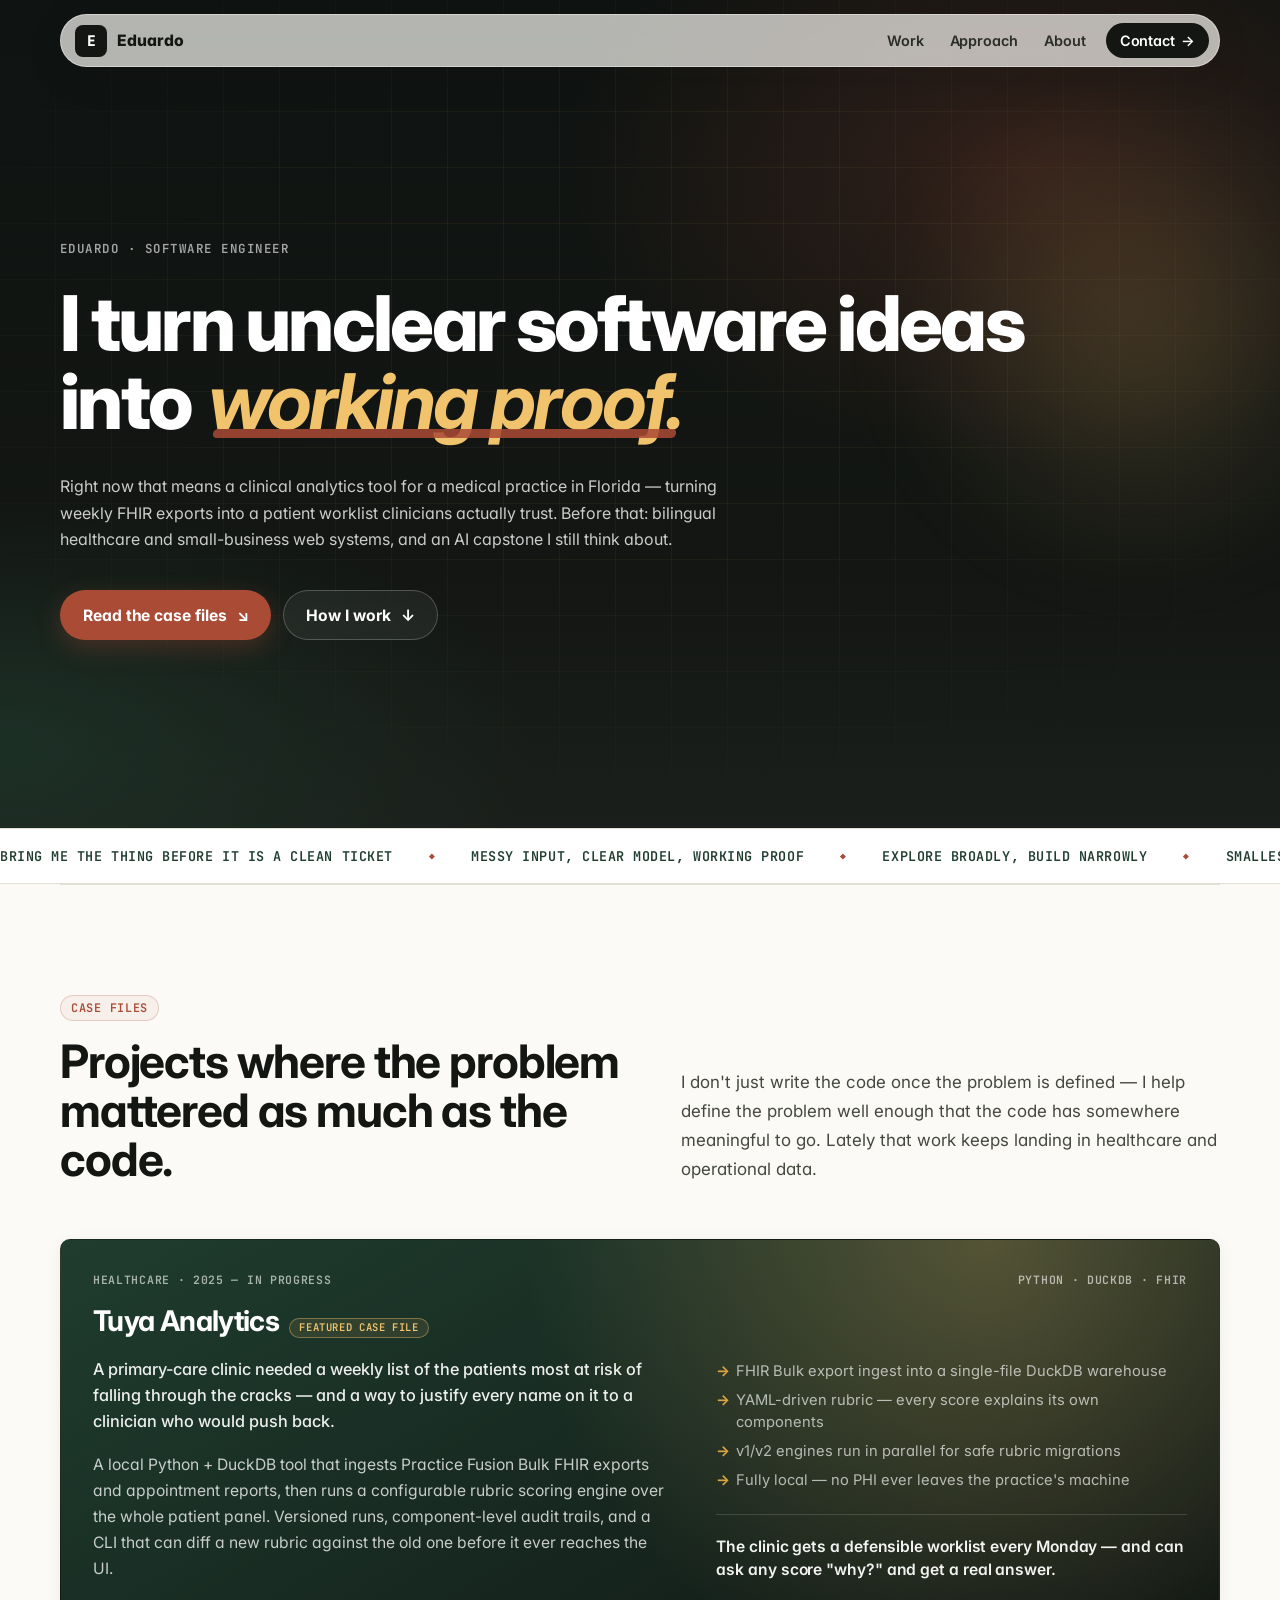
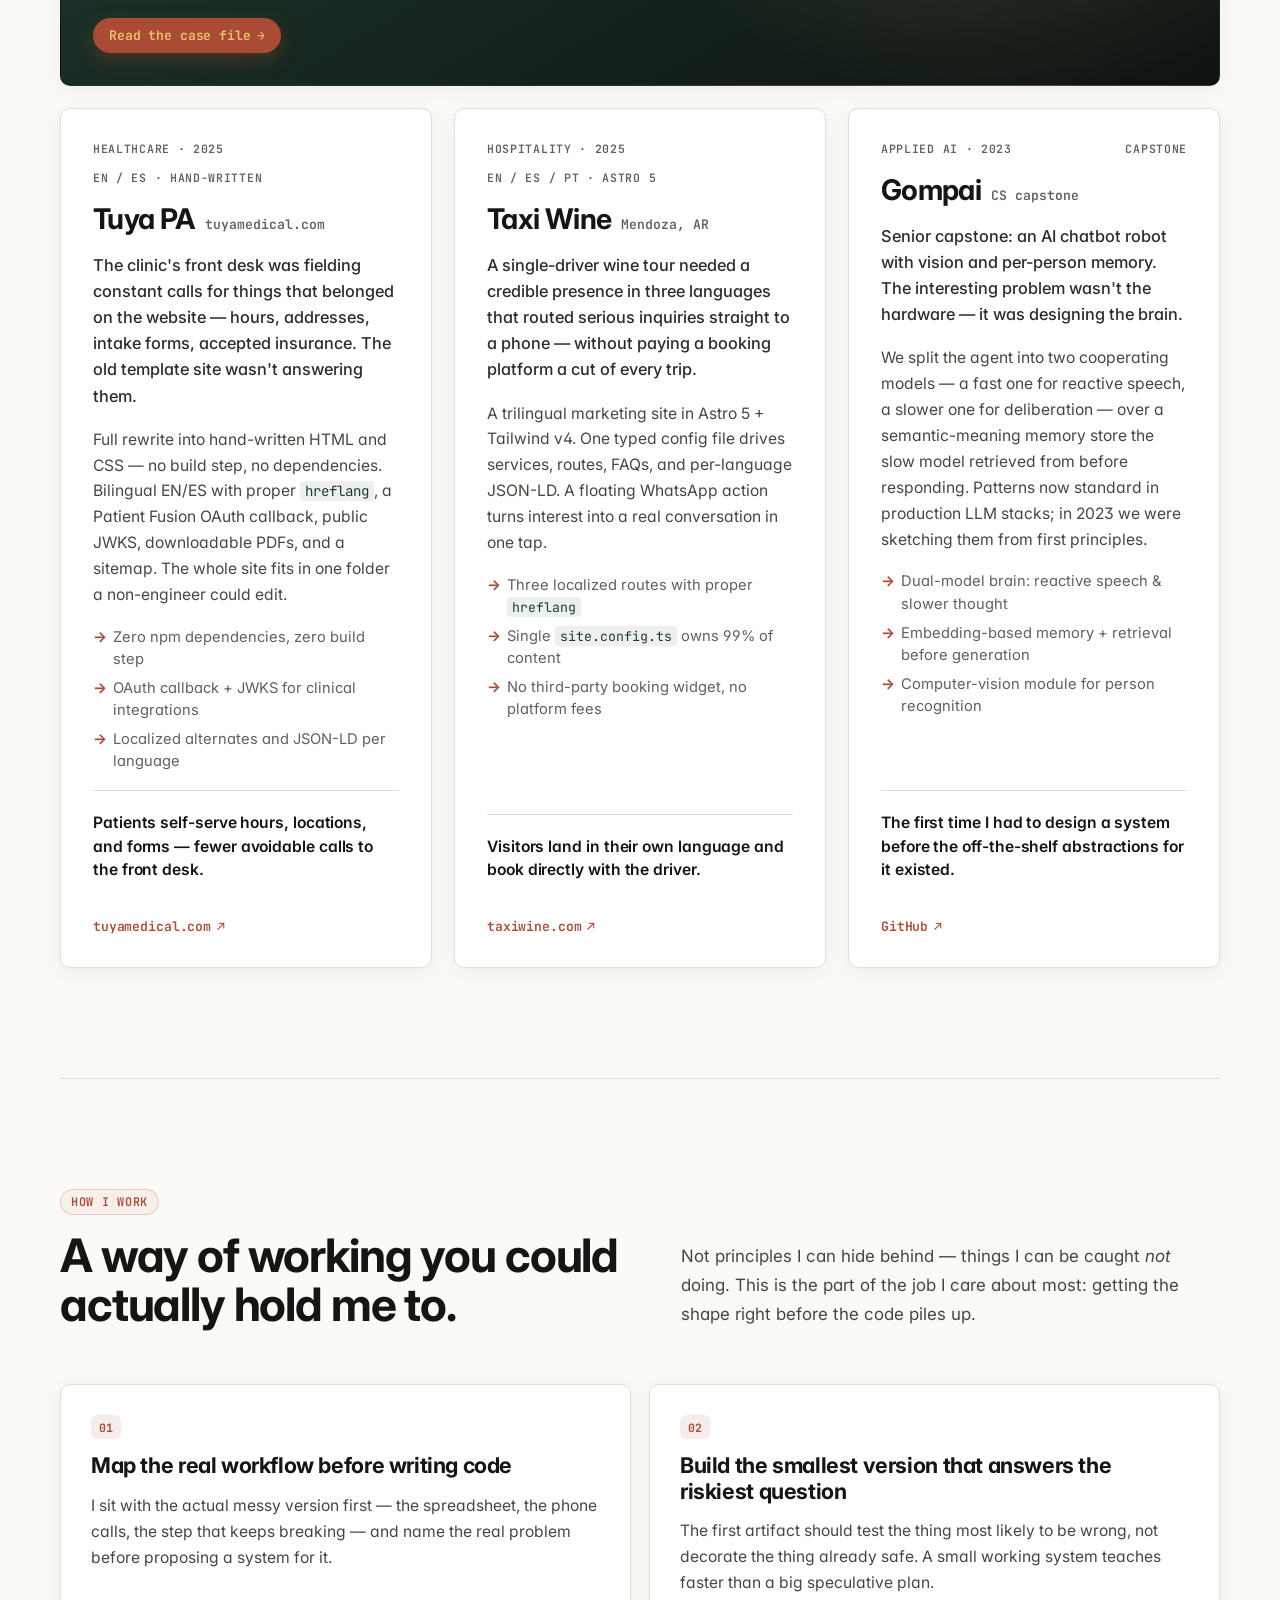
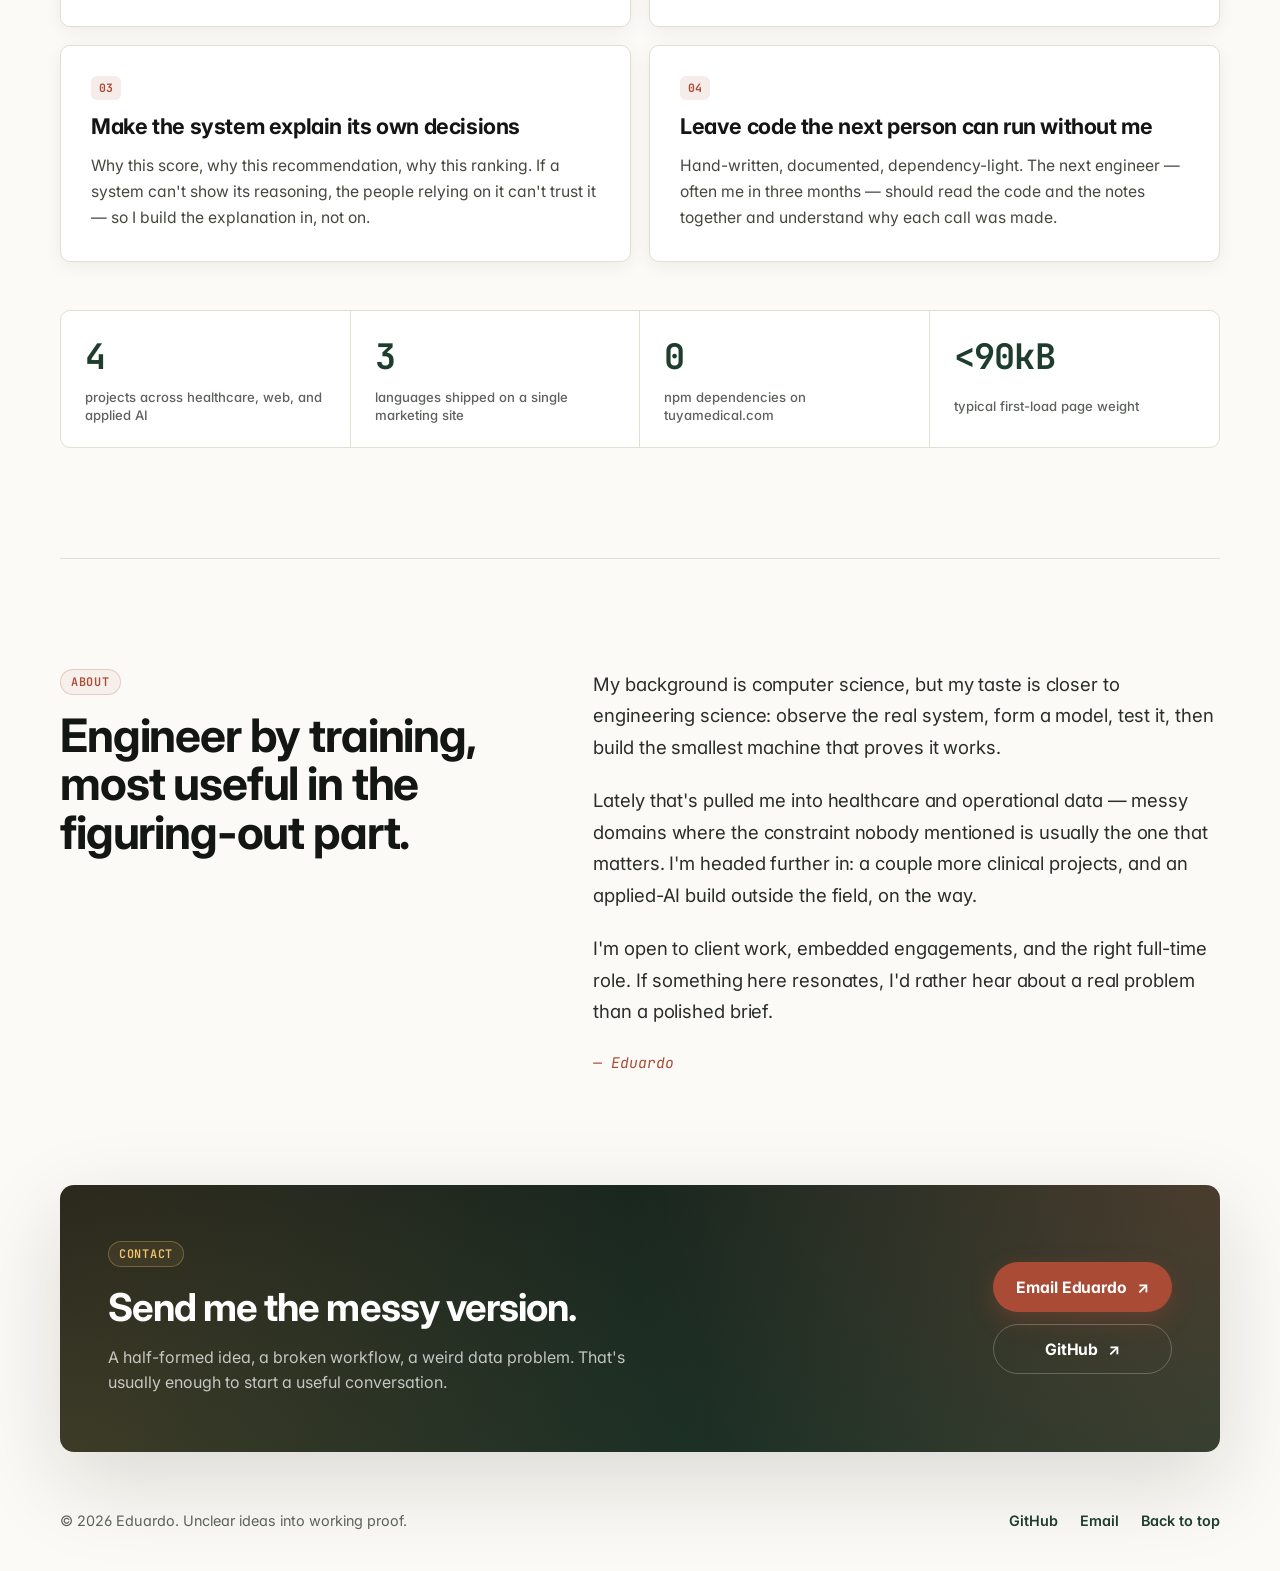
==== commit 9f5fac5c: "Evidence-forward rebuild + Tuya Analytics case file Main page: - Hero rewritten concrete (the in-pro" ====
--- a/index.html
+++ b/index.html
@@ -7,10 +7,10 @@
     <meta name="color-scheme" content="light" />
     <meta
       name="description"
-      content="Eduardo — software engineer. I turn unclear software ideas, messy workflows, and domain problems into working proof."
+      content="Eduardo — software engineer. I turn unclear software ideas into working proof, with a sharp edge in healthcare and operational data systems."
     />
     <meta property="og:title" content="Eduardo — Unclear ideas into working proof." />
-    <meta property="og:description" content="Software engineer working across data, internal tools, web products, and applied AI." />
+    <meta property="og:description" content="Software engineer with a healthcare-data edge. Clinical analytics, bilingual web systems, and applied AI — shown as case files, not slogans." />
     <meta property="og:type" content="website" />
     <link rel="icon" type="image/svg+xml" href="data:image/svg+xml,%3Csvg xmlns='http://www.w3.org/2000/svg' viewBox='0 0 32 32'%3E%3Crect width='32' height='32' rx='7' fill='%230f1311'/%3E%3Ctext x='16' y='22' font-family='ui-monospace,monospace' font-size='17' font-weight='800' fill='%23fbfaf6' text-anchor='middle'%3EE%3C/text%3E%3C/svg%3E" />
     <title>Eduardo — Unclear ideas into working proof.</title>
@@ -45,7 +45,7 @@
         </div>
 
         <div class="hero-inner">
-          <p class="hero-eyebrow">Eduardo &middot; Software engineer / systems thinker</p>
+          <p class="hero-eyebrow">Eduardo &middot; Software engineer</p>
 
           <h1 id="hero-title">
             I turn unclear software ideas<br />
@@ -53,15 +53,16 @@
           </h1>
 
           <p class="hero-copy">
-            My best work starts in the unclear middle: when the goal is real,
-            the domain is messy, and the next technical move is not obvious. I
-            help shape the problem well enough that the code has somewhere
-            meaningful to go.
+            Right now that means a clinical analytics tool for a medical
+            practice in Florida — turning weekly FHIR exports into a patient
+            worklist clinicians actually trust. Before that: bilingual
+            healthcare and small-business web systems, and an AI capstone I
+            still think about.
           </p>
 
           <div class="hero-actions">
             <a class="button primary" href="#work">
-              <span>Read case files</span>
+              <span>Read the case files</span>
               <span aria-hidden="true">&#8600;</span>
             </a>
             <a class="button secondary" href="#approach">
@@ -87,58 +88,6 @@
         </div>
       </section>
 
-      <section class="section proof-section" aria-labelledby="proof-title">
-        <div class="section-heading" data-reveal>
-          <div>
-            <p class="eyebrow">Before code</p>
-            <h2 id="proof-title">Useful software starts before the ticket exists.</h2>
-          </div>
-          <p class="section-lede">
-            The value I want the site to prove is problem formation: learning a
-            domain, finding the constraint that matters, and building the
-            smallest artifact that makes the next decision obvious.
-          </p>
-        </div>
-
-        <div class="proof-grid">
-          <article class="proof-card" data-reveal>
-            <span class="card-index">01</span>
-            <h3>Messy input</h3>
-            <p>
-              Vague goals, half-known workflows, contradictory requests,
-              domain language, edge cases, and the constraint nobody mentions
-              until it breaks something.
-            </p>
-          </article>
-          <article class="proof-card" data-reveal>
-            <span class="card-index">02</span>
-            <h3>Model</h3>
-            <p>
-              I turn that into actors, data, states, trade-offs, interfaces,
-              and a clear first version someone can argue with before too much
-              code exists.
-            </p>
-          </article>
-          <article class="proof-card" data-reveal>
-            <span class="card-index">03</span>
-            <h3>Working proof</h3>
-            <p>
-              The first artifact should answer a real question: does this
-              workflow help, does this score make sense, does this interface
-              make action easier?
-            </p>
-          </article>
-        </div>
-
-        <div class="thesis-panel" data-reveal>
-          <p>
-            I do not just write the code after the problem is defined. I help
-            define the problem well enough that the code has somewhere
-            meaningful to go.
-          </p>
-        </div>
-      </section>
-
       <section class="section work-section" id="work" aria-labelledby="work-title">
         <div class="section-heading" data-reveal>
           <div>
@@ -146,131 +95,157 @@
             <h2 id="work-title">Projects where the problem mattered as much as the code.</h2>
           </div>
           <p class="section-lede">
-            Four projects from the last three years. Different domains,
-            different stacks — the common thread is figuring out what the
-            actual problem was before writing any code.
+            I don't just write the code once the problem is defined — I help
+            define the problem well enough that the code has somewhere
+            meaningful to go. Lately that work keeps landing in healthcare and
+            operational data.
           </p>
         </div>
 
         <div class="project-grid">
+          <article class="project-card accent featured" data-reveal>
+            <div class="project-meta">
+              <span>Healthcare &middot; 2025 — in progress</span>
+              <span>Python &middot; DuckDB &middot; FHIR</span>
+            </div>
+            <h3>Tuya Analytics <span class="project-tag-featured">Featured case file</span></h3>
+
+            <div class="featured-body">
+              <div class="featured-col">
+                <p class="project-problem">
+                  A primary-care clinic needed a weekly list of the patients
+                  most at risk of falling through the cracks — and a way to
+                  justify every name on it to a clinician who would push back.
+                </p>
+                <p>
+                  A local Python + DuckDB tool that ingests Practice Fusion
+                  Bulk FHIR exports and appointment reports, then runs a
+                  configurable rubric scoring engine over the whole patient
+                  panel. Versioned runs, component-level audit trails, and a
+                  CLI that can diff a new rubric against the old one before it
+                  ever reaches the UI.
+                </p>
+              </div>
+              <div class="featured-col">
+                <ul class="project-bullets">
+                  <li>FHIR Bulk export ingest into a single-file DuckDB warehouse</li>
+                  <li>YAML-driven rubric — every score explains its own components</li>
+                  <li>v1/v2 engines run in parallel for safe rubric migrations</li>
+                  <li>Fully local — no PHI ever leaves the practice's machine</li>
+                </ul>
+                <p class="project-outcome">
+                  The clinic gets a defensible worklist every Monday — and can
+                  ask any score "why?" and get a real answer.
+                </p>
+              </div>
+            </div>
+
+            <div class="project-links">
+              <a class="project-link strong" href="./case-tuya-analytics.html">
+                Read the case file <span aria-hidden="true">&#8594;</span>
+              </a>
+            </div>
+          </article>
+
           <article class="project-card" data-reveal>
             <div class="project-meta">
-              <span>Healthcare &middot; 2025 — in progress</span>
-              <span>Python &middot; DuckDB</span>
-            </div>
-            <h3>Tuya Analytics</h3>
+              <span>Healthcare &middot; 2025</span>
+              <span>EN / ES &middot; hand-written</span>
+            </div>
+            <h3>Tuya PA <span class="project-domain">tuyamedical.com</span></h3>
             <p class="project-problem">
-              A primary-care clinic needed a weekly list of the patients most
-              at-risk of falling through the cracks — and a way to justify
-              every name on it to clinicians.
-            </p>
-            <p>
-              A local Python + DuckDB tool that ingests Practice Fusion Bulk
-              FHIR exports and weekly appointment reports, then runs a
-              configurable rubric scoring engine over the patient panel.
-              Versioned runs, component-level audit trails, and a CLI that
-              can diff a new scoring rubric against the previous one before
-              it ever touches the UI.
+              The clinic's front desk was fielding constant calls for things
+              that belonged on the website — hours, addresses, intake forms,
+              accepted insurance. The old template site wasn't answering them.
+            </p>
+            <p>
+              Full rewrite into hand-written HTML and CSS — no build step, no
+              dependencies. Bilingual EN/ES with proper <code>hreflang</code>,
+              a Patient Fusion OAuth callback, public JWKS, downloadable PDFs,
+              and a sitemap. The whole site fits in one folder a non-engineer
+              could edit.
             </p>
             <ul class="project-bullets">
-              <li>FHIR Bulk ingest into a single-file DuckDB warehouse</li>
-              <li>YAML-driven rubric with per-component score explanations</li>
-              <li>v1/v2 engines run in parallel for safe migrations</li>
-              <li>All local — PHI never leaves the laptop</li>
+              <li>Zero npm dependencies, zero build step</li>
+              <li>OAuth callback + JWKS for clinical integrations</li>
+              <li>Localized alternates and JSON-LD per language</li>
             </ul>
             <p class="project-outcome">
-              The clinic gets a defensible worklist every Monday morning.
-            </p>
+              Patients self-serve hours, locations, and forms — fewer
+              avoidable calls to the front desk.
+            </p>
+            <div class="project-links">
+              <a class="project-link" href="https://tuyamedical.com" target="_blank" rel="noopener">
+                tuyamedical.com <span aria-hidden="true">&#8599;</span>
+              </a>
+            </div>
           </article>
 
-          <article class="project-card accent" data-reveal>
+          <article class="project-card" data-reveal>
             <div class="project-meta">
-              <span>LLM systems &middot; 2023</span>
+              <span>Hospitality &middot; 2025</span>
+              <span>EN / ES / PT &middot; Astro 5</span>
+            </div>
+            <h3>Taxi Wine <span class="project-domain">Mendoza, AR</span></h3>
+            <p class="project-problem">
+              A single-driver wine tour needed a credible presence in three
+              languages that routed serious inquiries straight to a phone —
+              without paying a booking platform a cut of every trip.
+            </p>
+            <p>
+              A trilingual marketing site in Astro 5 + Tailwind v4. One typed
+              config file drives services, routes, FAQs, and per-language
+              JSON-LD. A floating WhatsApp action turns interest into a real
+              conversation in one tap.
+            </p>
+            <ul class="project-bullets">
+              <li>Three localized routes with proper <code>hreflang</code></li>
+              <li>Single <code>site.config.ts</code> owns 99% of content</li>
+              <li>No third-party booking widget, no platform fees</li>
+            </ul>
+            <p class="project-outcome">
+              Visitors land in their own language and book directly with the
+              driver.
+            </p>
+            <div class="project-links">
+              <a class="project-link" href="https://taxiwine.com" target="_blank" rel="noopener">
+                taxiwine.com <span aria-hidden="true">&#8599;</span>
+              </a>
+            </div>
+          </article>
+
+          <article class="project-card" data-reveal>
+            <div class="project-meta">
+              <span>Applied AI &middot; 2023</span>
               <span>Capstone</span>
             </div>
-            <h3>Gompai <span class="project-domain">github / capstone</span></h3>
+            <h3>Gompai <span class="project-domain">CS capstone</span></h3>
             <p class="project-problem">
-              Senior CS capstone: an AI chatbot robot with visual recognition
-              and per-person memory. The interesting problem wasn't the
-              hardware — it was designing the brain.
+              Senior capstone: an AI chatbot robot with vision and per-person
+              memory. The interesting problem wasn't the hardware — it was
+              designing the brain.
             </p>
             <p>
               We split the agent into two cooperating models — a fast one for
-              reactive speech and a slower one for deliberation — and built a
-              semantic-meaning memory store that the slow model retrieved
-              from before generating. Patterns that are standard in
-              production LLM stacks today; in 2023 we were sketching them
-              from first principles.
+              reactive speech, a slower one for deliberation — over a
+              semantic-meaning memory store the slow model retrieved from
+              before responding. Patterns now standard in production LLM
+              stacks; in 2023 we were sketching them from first principles.
             </p>
             <ul class="project-bullets">
               <li>Dual-model brain: reactive speech &amp; slower thought</li>
               <li>Embedding-based memory + retrieval before generation</li>
-              <li>Computer-vision module for face / person recognition</li>
-              <li>Persistent identity for the robot across conversations</li>
+              <li>Computer-vision module for person recognition</li>
             </ul>
             <p class="project-outcome">
               The first time I had to design a system before the off-the-shelf
               abstractions for it existed.
             </p>
-          </article>
-
-          <article class="project-card" data-reveal>
-            <div class="project-meta">
-              <span>Healthcare &middot; 2025</span>
-              <span>EN / ES &middot; hand-written</span>
-            </div>
-            <h3>Tuya PA <span class="project-domain">tuyamedical.com</span></h3>
-            <p class="project-problem">
-              The clinic's front desk was fielding constant calls for things
-              that should have been on the website — hours, addresses, intake
-              forms, what insurance they accept. The old BootstrapMade site
-              wasn't helping.
-            </p>
-            <p>
-              Full rewrite into hand-written HTML and CSS, no build step and
-              no dependencies. Bilingual EN/ES mirror with proper
-              <code>hreflang</code>, a Patient Fusion OAuth callback, public
-              JWKS, downloadable PDFs, and a sitemap. The whole site fits in
-              one folder a non-engineer could edit.
-            </p>
-            <ul class="project-bullets">
-              <li>Zero npm dependencies, zero build step</li>
-              <li>OAuth callback + JWKS for clinical integrations</li>
-              <li>Properly localized alternates and JSON-LD per language</li>
-            </ul>
-            <p class="project-outcome">
-              Patients self-serve hours, locations, and forms — fewer calls
-              for the front desk.
-            </p>
-          </article>
-
-          <article class="project-card" data-reveal>
-            <div class="project-meta">
-              <span>Hospitality &middot; 2025</span>
-              <span>EN / ES / PT &middot; Astro 5</span>
-            </div>
-            <h3>Taxi Wine <span class="project-domain">Mendoza, AR</span></h3>
-            <p class="project-problem">
-              A single-driver private wine tour needed a credible web
-              presence that worked in three languages and routed serious
-              inquiries straight to a phone — without paying a booking
-              platform a cut of every trip.
-            </p>
-            <p>
-              A trilingual marketing site in Astro 5 + Tailwind v4. One
-              typed config file drives services, routes, FAQs, and the
-              per-language JSON-LD. A floating WhatsApp action turns interest
-              into an actual conversation in one tap.
-            </p>
-            <ul class="project-bullets">
-              <li>Three localized routes with proper <code>hreflang</code> alternates</li>
-              <li>Single <code>site.config.ts</code> owns 99% of the content</li>
-              <li>No third-party booking widget, no platform fees</li>
-            </ul>
-            <p class="project-outcome">
-              Visitors land in their own language and book a tour directly
-              with the driver.
-            </p>
+            <div class="project-links">
+              <a class="project-link" href="https://github.com/eduardopy" target="_blank" rel="noopener">
+                GitHub <span aria-hidden="true">&#8599;</span>
+              </a>
+            </div>
           </article>
         </div>
       </section>
@@ -278,51 +253,51 @@
       <section class="section approach-section" id="approach" aria-labelledby="approach-title">
         <div class="section-heading" data-reveal>
           <div>
-            <p class="eyebrow">Engineering principles</p>
-            <h2 id="approach-title">The edge is knowing what the system should be.</h2>
+            <p class="eyebrow">How I work</p>
+            <h2 id="approach-title">A way of working you could actually hold me to.</h2>
           </div>
           <p class="section-lede">
-            Plenty of people can write code once the shape is obvious. I like
-            the stranger part: turning human context into a design that can be
-            tested, built, and maintained.
+            Not principles I can hide behind — things I can be caught
+            <em>not</em> doing. This is the part of the job I care about most:
+            getting the shape right before the code piles up.
           </p>
         </div>
 
         <ol class="approach-list">
           <li data-reveal>
             <span class="card-index">01</span>
-            <h3>Ambiguity is signal</h3>
-            <p>
-              A vague request is not a failure state. It is raw material. The
-              first job is extracting actors, incentives, constraints, and
-              failure modes from the fog.
+            <h3>Map the real workflow before writing code</h3>
+            <p>
+              I sit with the actual messy version first — the spreadsheet, the
+              phone calls, the step that keeps breaking — and name the real
+              problem before proposing a system for it.
             </p>
           </li>
           <li data-reveal>
             <span class="card-index">02</span>
-            <h3>Translate before deciding</h3>
-            <p>
-              I move between human language and machine logic until the idea
-              has a testable shape: data, states, interfaces, risks, and
-              trade-offs someone can argue with.
+            <h3>Build the smallest version that answers the riskiest question</h3>
+            <p>
+              The first artifact should test the thing most likely to be
+              wrong, not decorate the thing already safe. A small working
+              system teaches faster than a big speculative plan.
             </p>
           </li>
           <li data-reveal>
             <span class="card-index">03</span>
-            <h3>Prototype the hard truth</h3>
-            <p>
-              The first build should answer the riskiest question, not decorate
-              the safest one. A small working system teaches faster than a huge
-              speculative plan.
+            <h3>Make the system explain its own decisions</h3>
+            <p>
+              Why this score, why this recommendation, why this ranking. If a
+              system can't show its reasoning, the people relying on it can't
+              trust it — so I build the explanation in, not on.
             </p>
           </li>
           <li data-reveal>
             <span class="card-index">04</span>
-            <h3>Make the machine explain itself</h3>
-            <p>
-              A system should reveal its assumptions: why this score, why this
-              recommendation, why this workflow. If it cannot be explained, it
-              cannot be trusted.
+            <h3>Leave code the next person can run without me</h3>
+            <p>
+              Hand-written, documented, dependency-light. The next engineer —
+              often me in three months — should read the code and the notes
+              together and understand why each call was made.
             </p>
           </li>
         </ol>
@@ -330,7 +305,7 @@
         <div class="numbers-strip" data-reveal aria-label="Recent numbers">
           <div>
             <strong>4</strong>
-            <small>projects across web, data, and LLM systems</small>
+            <small>projects across healthcare, web, and applied AI</small>
           </div>
           <div>
             <strong>3</strong>
@@ -350,22 +325,24 @@
       <section class="section about-section" id="about" aria-labelledby="about-title">
         <div class="section-heading compact" data-reveal>
           <p class="eyebrow">About</p>
-          <h2 id="about-title">Engineer by training, translator by necessity.</h2>
+          <h2 id="about-title">Engineer by training, most useful in the figuring-out part.</h2>
         </div>
         <div class="about-copy" data-reveal>
           <p>
             My background is computer science, but my taste is closer to
             engineering science: observe the real system, form a model, test
-            the model, then build the smallest machine that proves it works.
+            it, then build the smallest machine that proves it works.
           </p>
           <p>
-            I am usually most useful in the space between people and logic:
-            translating intent into requirements, requirements into machinery,
-            and machinery back into something a human can trust.
+            Lately that's pulled me into healthcare and operational data —
+            messy domains where the constraint nobody mentioned is usually the
+            one that matters. I'm headed further in: a couple more clinical
+            projects, and an applied-AI build outside the field, on the way.
           </p>
           <p>
-            Part of the job is being a reality check for ambitious ideas. The
-            better part is finding the path that makes them achievable.
+            I'm open to client work, embedded engagements, and the right
+            full-time role. If something here resonates, I'd rather hear about
+            a real problem than a polished brief.
           </p>
           <p class="signature">— Eduardo</p>
         </div>
@@ -376,8 +353,8 @@
           <p class="eyebrow">Contact</p>
           <h2 id="contact-title">Send me the messy version.</h2>
           <p class="contact-lede">
-            A half-formed idea, a broken workflow, a weird data problem, a
-            product dream that needs physics. That is usually enough to start.
+            A half-formed idea, a broken workflow, a weird data problem. That's
+            usually enough to start a useful conversation.
           </p>
         </div>
         <div class="contact-actions">
--- a/styles.css
+++ b/styles.css
@@ -516,7 +516,7 @@
 
 .project-grid {
   display: grid;
-  grid-template-columns: repeat(2, 1fr);
+  grid-template-columns: repeat(3, 1fr);
   gap: 22px;
 }
 
@@ -664,6 +664,95 @@
 .project-card.accent .project-outcome {
   border-color: rgba(255, 255, 255, 0.14);
   color: rgba(255, 255, 255, 0.94) !important;
+}
+
+.project-links {
+  display: flex;
+  flex-wrap: wrap;
+  gap: 16px;
+  margin-top: 18px;
+}
+
+.project-link {
+  display: inline-flex;
+  align-items: center;
+  gap: 6px;
+  color: var(--brick);
+  font-family: "JetBrains Mono", monospace;
+  font-size: 0.82rem;
+  font-weight: 600;
+  letter-spacing: -0.01em;
+  transition: gap 160ms var(--ease-out), color 160ms var(--ease-out);
+}
+
+.project-link:hover,
+.project-link:focus-visible {
+  gap: 9px;
+  color: var(--brick-deep);
+  outline: none;
+}
+
+.project-link.strong {
+  padding: 9px 16px;
+  border-radius: 999px;
+  color: var(--paper-strong);
+  background: var(--brick);
+  box-shadow: 0 6px 18px rgba(170, 75, 54, 0.34);
+}
+
+.project-link.strong:hover,
+.project-link.strong:focus-visible {
+  color: var(--paper-strong);
+  background: var(--brick-deep);
+}
+
+.project-card.accent .project-link {
+  color: var(--gold-soft);
+}
+
+.project-card.accent .project-link:hover,
+.project-card.accent .project-link:focus-visible {
+  color: #ffd98a;
+}
+
+/* Featured case-file card spans the full grid width */
+.project-card.featured {
+  grid-column: 1 / -1;
+}
+
+.featured-body {
+  display: grid;
+  grid-template-columns: 1.1fr 0.9fr;
+  gap: 18px 48px;
+}
+
+.featured-col {
+  display: flex;
+  flex-direction: column;
+  gap: 18px;
+}
+
+.featured-col .project-bullets {
+  margin-top: 4px;
+}
+
+.featured-col .project-outcome {
+  margin-top: auto !important;
+}
+
+.project-tag-featured {
+  display: inline-flex;
+  align-items: center;
+  padding: 3px 9px;
+  border: 1px solid rgba(241, 195, 108, 0.4);
+  border-radius: 999px;
+  color: var(--gold-soft);
+  background: rgba(241, 195, 108, 0.1);
+  font-family: "JetBrains Mono", monospace;
+  font-size: 0.66rem;
+  font-weight: 600;
+  letter-spacing: 0.06em;
+  text-transform: uppercase;
 }
 
 /* ============== Approach (How I work) ============== */
@@ -912,7 +1001,8 @@
   .project-grid,
   .approach-list,
   .about-section,
-  .numbers-strip {
+  .numbers-strip,
+  .featured-body {
     grid-template-columns: 1fr;
   }
 
